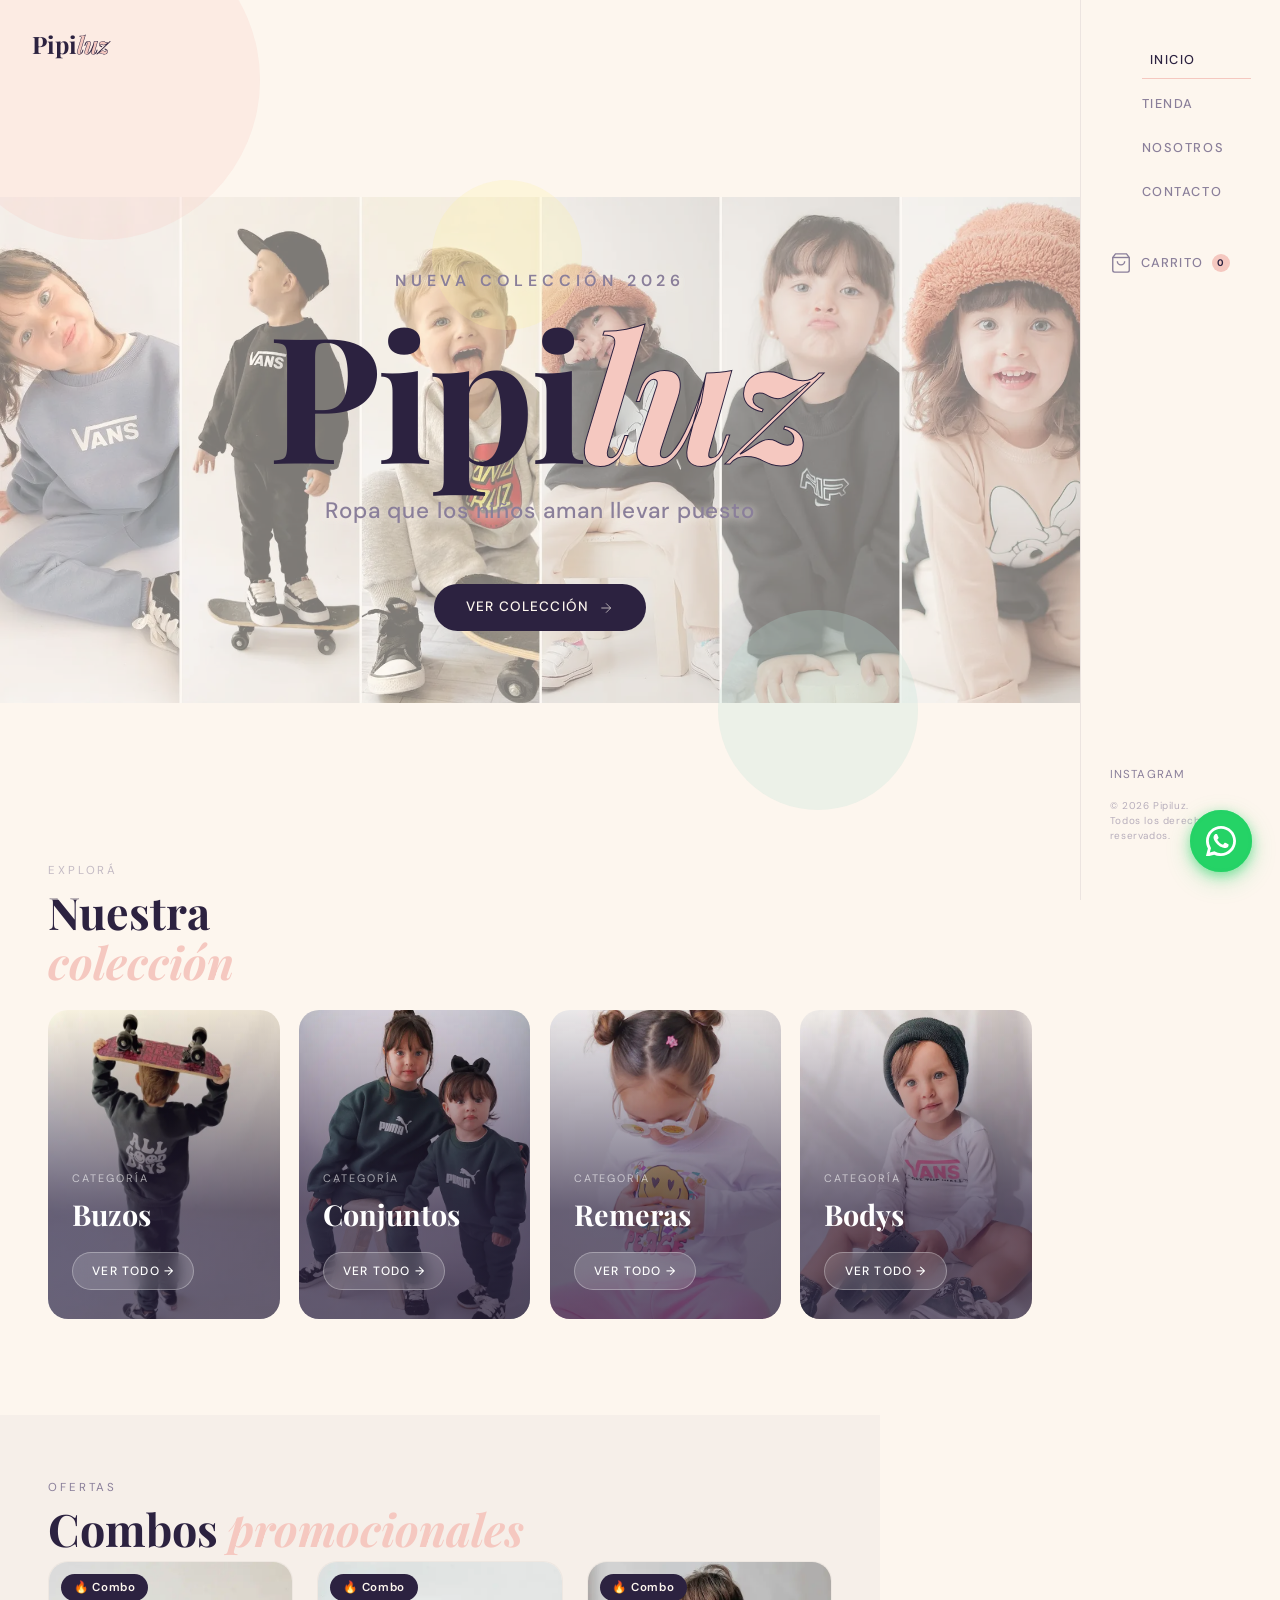
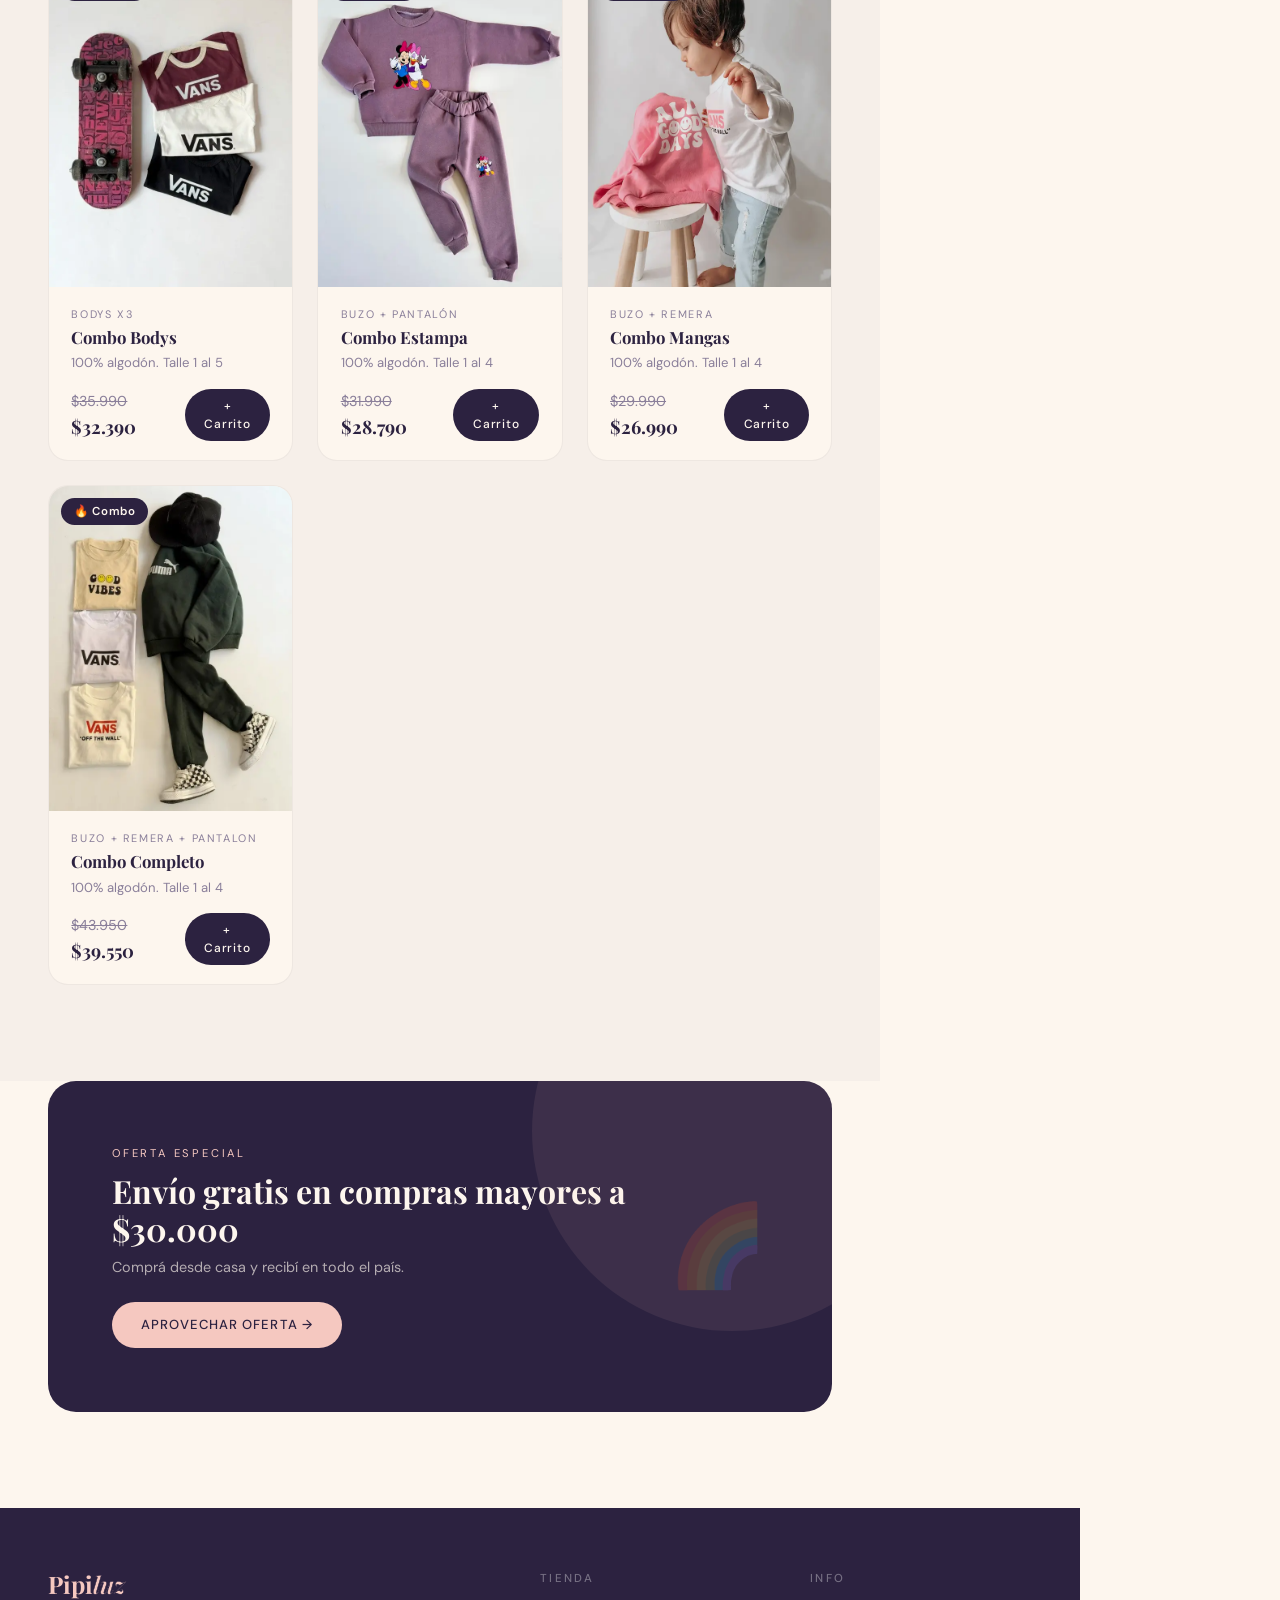
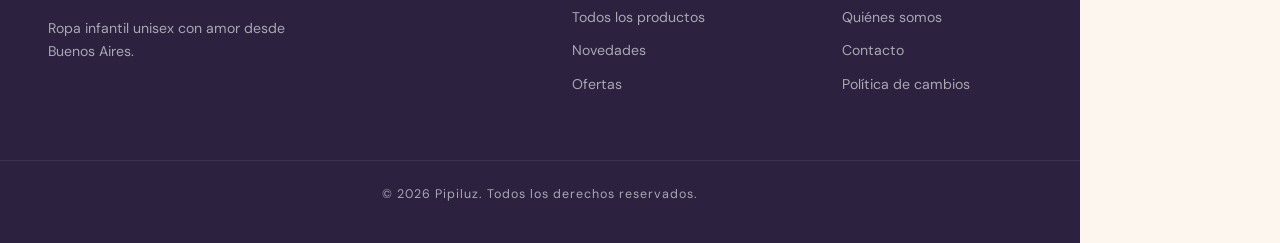
==== index.html @ 626ede52 "Add files via upload" ====
<!DOCTYPE html>
<html lang="es">

<head>
  <meta charset="UTF-8" />
  <meta name="viewport" content="width=device-width, initial-scale=1.0" />
  <title>Pipiluz – Ropa Infantil Unisex</title>
  <link rel="preconnect" href="https://fonts.googleapis.com" />
  <link rel="preconnect" href="https://fonts.gstatic.com" crossorigin />
  <link
    href="https://fonts.googleapis.com/css2?family=Playfair+Display:ital,wght@0,400;0,700;1,400&family=DM+Sans:wght@300;400;500&display=swap"
    rel="stylesheet" />
  <link href="https://cdn.jsdelivr.net/npm/bootstrap@5.3.3/dist/css/bootstrap.min.css" rel="stylesheet">
  <link rel="stylesheet" href="css/styles.css" />
  <style>
    body {
      padding-right: 0 !important;
    }
  </style>
  <link rel="stylesheet" href="css/styles.css" />
</head>

<body>
  <!-- ===== SIDEBAR DERECHA ===== -->
  <aside class="sidebar">
    <div>
      <nav class="sidebar__nav">
        <ul>
          <li><a href="index.html" class="active">Inicio</a></li>
          <li><a href="tienda.html">Tienda</a></li>
          <li><a href="nosotros.html">Nosotros</a></li>
          <li><a href="contacto.html">Contacto</a></li>
        </ul>
      </nav>
      <a href="carrito.html" class="sidebar__cart" style="margin-top:2.5rem; display:flex;">
        <svg viewBox="0 0 24 24">
          <path d="M6 2L3 6v14a2 2 0 002 2h14a2 2 0 002-2V6l-3-4z" />
          <line x1="3" y1="6" x2="21" y2="6" />
          <path d="M16 10a4 4 0 01-8 0" />
        </svg>
        Carrito
        <span class="cart-badge" id="cartBadge">0</span>
      </a>
    </div>

    <div class="sidebar__bottom">
      <div class="sidebar__socials">
        <a href="#" aria-label="Instagram">Instagram</a>
      </div>
      <p class="sidebar__copy">© 2026 Pipiluz.<br>Todos los derechos reservados.</p>
    </div>
  </aside> <!-- ← cerrá el aside PRIMERO -->

  <!-- Botón hamburguesa (solo mobile) -->
  <button class="navbar-toggler hamburger" type="button" data-bs-toggle="offcanvas" data-bs-target="#menuMobile"
    aria-controls="menuMobile">
    <span class="navbar-toggler-icon"></span>
  </button>

  <!-- Menú mobile -->
  <div class="offcanvas offcanvas-end" tabindex="-1" id="menuMobile">
    <div class="offcanvas-header">
      <button type="button" class="btn-close" data-bs-dismiss="offcanvas"></button>
    </div>
    <div class="offcanvas-body">
      <ul class="list-unstyled">
        <li><a href="index.html" class="nav__link">Inicio</a></li>
        <li><a href="tienda.html" class="nav__link">Tienda</a></li>
        <li><a href="nosotros.html" class="nav__link">Nosotros</a></li>
        <li><a href="contacto.html" class="nav__link">Contacto</a></li>
      </ul>
    </div>
  </div>

  <!-- CONTENIDO PRINCIPAL -->
  <div class="main">

    <!-- ===== CONTENIDO PRINCIPAL ===== -->
    <div class="main">

      <!-- ===== HERO ===== -->
      <section class="hero">
        <div class="hero__bg">

          <div class="hero__bg"></div>
        </div>

        <div class="hero__shapes">
          <div class="shape shape--1"></div>
          <div class="shape shape--2"></div>
          <div class="shape shape--3"></div>
        </div>

        <!-- Logo top left -->
        <a href="index.html" class="hero__logo">
          <span class="logo__pipi">Pipi</span><em class="logo__luz">luz</em>
        </a>

        <!-- Centro -->
        <div class="hero__center">
          <p class="hero__pretitle">Nueva Colección 2026</p>
          <h1 class="hero__title">Pipi<em>luz</em></h1>
          <p class="hero__slogan">Ropa que los niños aman llevar puesto</p>
          <a href="tienda.html" class="hero__cta">
            Ver colección
            <svg viewBox="0 0 24 24">
              <line x1="5" y1="12" x2="19" y2="12" />
              <polyline points="12 5 19 12 12 19" />
            </svg>
          </a>
        </div>

      </section>

      <!-- ===== CATEGORÍAS ===== -->
      <section class="categorias">
        <div class="categorias__header">
          <div>
            <p class="section__eyebrow">Explorá</p>
            <h2 class="section__title">Nuestra<br><em>colección</em></h2>
          </div>
        </div>
        <div class="categorias__grid">

          <a href="tienda.html#buzos" class="cat cat--buzos">
            <div class="cat__img" style="background-image: url('img/allgooddays-skate.webp')"></div>
            <div class="cat__placeholder"></div>
            <div class="cat__overlay"></div>
            <div class="cat__info">
              <p class="cat__tag">Categoría</p>
              <p class="cat__nombre">Buzos</p>
              <span class="cat__btn">Ver todo →</span>
            </div>
          </a>

          <a href="tienda.html#conjuntos" class="cat cat--conjuntos">
            <div class="cat__img" style="background-image: url('img/conjunto-puma-verde-600x900.webp')"></div>
            <div class="cat__placeholder"></div>
            <div class="cat__overlay"></div>
            <div class="cat__info">
              <p class="cat__tag">Categoría</p>
              <p class="cat__nombre">Conjuntos</p>
              <span class="cat__btn">Ver todo →</span>
            </div>
          </a>

          <a href="tienda.html#remeras" class="cat cat--remeras">
            <div class="cat__img" style="background-image: url('img/reme-peace-bb.webp')"></div>
            <div class="cat__placeholder"></div>
            <div class="cat__overlay"></div>
            <div class="cat__info">
              <p class="cat__tag">Categoría</p>
              <p class="cat__nombre">Remeras</p>
              <span class="cat__btn">Ver todo →</span>
            </div>
          </a>

          <a href="tienda.html#bodys" class="cat cat--bodys">
            <div class="cat__img" style="background-image: url('img/body-vansa-ros.webp')"></div>
            <div class="cat__placeholder"></div>
            <div class="cat__overlay"></div>
            <div class="cat__info">
              <p class="cat__tag">Categoría</p>
              <p class="cat__nombre">Bodys</p>
              <span class="cat__btn">Ver todo →</span>
            </div>
          </a>


        </div>
      </section>

      <!-- ===== GALERÍA COMBOS PRMOCIONALES ===== -->

      <section class="galeria">
        <div class="galeria__header">
          <p class="section__eyebrow">Ofertas</p>
          <h2 class="section__title">Combos <em>promocionales</em></h2>
        </div>
        <div class="galeria__grid">

          <div class="galeria__item">
            <div class="galeria__img-wrap">
              <span class="galeria__badge">🔥 Combo</span>
              <img src="img/bodys-combos.webp" alt="Remera Peace" />
            </div>
            <div class="galeria__info">
              <p class="galeria__cat">Bodys x3</p>
              <h3 class="galeria__nombre">Combo Bodys</h3>
              <p class="galeria__desc">100% algodón. Talle 1 al 5</p>
              <div class="galeria__footer">
                <div>
                  <span class="galeria__precio--original">$35.990</span>
                  <span class="galeria__precio">$32.390</span>
                </div>
                <button class="btn-carrito">+ Carrito</button>
              </div>
            </div>
          </div>

          <div class="galeria__item">
            <div class="galeria__img-wrap">
              <span class="galeria__badge">🔥 Combo</span>
              <img src="img/conjunto-disney.webp" alt="conjunto-disney" />
            </div>
            <div class="galeria__info">
              <p class="galeria__cat">Buzo + Pantalón</p>
              <h3 class="galeria__nombre">Combo Estampa</h3>
              <p class="galeria__desc">100% algodón. Talle 1 al 4</p>
              <div class="galeria__footer">
                <div>
                  <span class="galeria__precio--original">$31.990</span>
                  <span class="galeria__precio">$28.790</span>
                </div>
                <button class="btn-carrito">+ Carrito</button>
              </div>
            </div>
          </div>

          <div class="galeria__item">
          <div class="galeria__img-wrap">
            <span class="galeria__badge">🔥 Combo</span>
            <img src="img/buzo+remera.webp" alt="buzo+remera" />
          </div>
          <div class="galeria__info">
            <p class="galeria__cat">Buzo + Remera</p>
            <h3 class="galeria__nombre">Combo Mangas</h3>
            <p class="galeria__desc">100% algodón. Talle 1 al 4</p>
            <div class="galeria__footer">
              <div>
                <span class="galeria__precio--original">$29.990</span>
                <span class="galeria__precio">$26.990</span>
              </div>
              <button class="btn-carrito">+ Carrito</button>
            </div>
          </div>
        </div>

        <div class="galeria__item">
          <div class="galeria__img-wrap">
            <span class="galeria__badge">🔥 Combo</span>
            <img src="img/reme-marcas.webp" alt="reme-marcas" />
          </div>
          <div class="galeria__info">
            <p class="galeria__cat">Buzo + Remera + Pantalon</p>
            <h3 class="galeria__nombre">Combo Completo</h3>
            <p class="galeria__desc">100% algodón. Talle 1 al 4</p>
            <div class="galeria__footer">
              <div>
                <span class="galeria__precio--original">$43.950</span>
                <span class="galeria__precio">$39.550</span>
              </div>
              <button class="btn-carrito">+ Carrito</button>
            </div>
          </div>
        </div>
        <!-- Repetí este bloque por cada producto -->

    </div>
    </section>

    <!-- ===== BANNER PROMO ===== -->
    <div class="promo">
      <div>
        <p class="promo__eyebrow">Oferta especial</p>
        <h2 class="promo__title">Envío gratis en compras mayores a $30.000</h2>
        <p class="promo__desc">Comprá desde casa y recibí en todo el país.</p>
        <a href="tienda.html" class="promo__btn">
          Aprovechar oferta →
        </a>
      </div>
      <div class="promo__deco">🌈</div>
    </div>

    <!-- ===== FOOTER ===== -->
    <footer class="footer">
      <div class="footer__inner">
        <div class="footer__brand">
          <a href="index.html" class="footer__logo-text">
            <span class="logo__pipi">Pipi</span><em class="logo__luz">luz</em>
          </a>
          <p>Ropa infantil unisex con amor desde Buenos Aires.</p>
        </div>
        <div class="footer__col">
          <h4>Tienda</h4>
          <ul>
            <li><a href="tienda.html">Todos los productos</a></li>
            <li><a href="tienda.html?cat=novedades">Novedades</a></li>
            <li><a href="tienda.html?cat=ofertas">Ofertas</a></li>
          </ul>
        </div>
        <div class="footer__col">
          <h4>Info</h4>
          <ul>
            <li><a href="nosotros.html">Quiénes somos</a></li>
            <li><a href="contacto.html">Contacto</a></li>
            <li><a href="#">Política de cambios</a></li>
          </ul>
        </div>
      </div>
      <div class="footer__copy">
        <p>© 2026 Pipiluz. Todos los derechos reservados.</p>
      </div>
    </footer>

  </div><!-- /main -->

  <script src="https://cdn.jsdelivr.net/npm/bootstrap@5.3.3/dist/js/bootstrap.bundle.min.js"></script>
  <script src="js/script.js"></script>
  <!-- Botón flotante WhatsApp -->
<a href="https://wa.me/5491165948438?text=Hola!%20Visit%C3%A9%20la%20tienda%20y%20me%20interesa%20realizar%20un%20pedido%20%F0%9F%9B%8D%EF%B8%8F"
   class="whatsapp-float"
   target="_blank"
   rel="noopener noreferrer"
   aria-label="Contactar por WhatsApp">
  <span class="whatsapp-tooltip">¿Consultas? Escribinos</span>
  <svg xmlns="http://www.w3.org/2000/svg" viewBox="0 0 24 24" width="30" height="30" fill="white">
    <path d="M17.472 14.382c-.297-.149-1.758-.867-2.03-.967-.273-.099-.471-.148-.67.15-.197.297-.767.966-.94 1.164-.173.199-.347.223-.644.075-.297-.15-1.255-.463-2.39-1.475-.883-.788-1.48-1.761-1.653-2.059-.173-.297-.018-.458.13-.606.134-.133.298-.347.446-.52.149-.174.198-.298.298-.497.099-.198.05-.371-.025-.52-.075-.149-.669-1.612-.916-2.207-.242-.579-.487-.5-.669-.51-.173-.008-.371-.01-.57-.01-.198 0-.52.074-.792.372-.272.297-1.04 1.016-1.04 2.479 0 1.462 1.065 2.875 1.213 3.074.149.198 2.096 3.2 5.077 4.487.709.306 1.262.489 1.694.625.712.227 1.36.195 1.871.118.571-.085 1.758-.719 2.006-1.413.248-.694.248-1.289.173-1.413-.074-.124-.272-.198-.57-.347z"/>
    <path d="M12 0C5.373 0 0 5.373 0 12c0 2.124.558 4.17 1.535 5.943L.057 23.526a.75.75 0 0 0 .917.917l5.584-1.478A11.944 11.944 0 0 0 12 24c6.627 0 12-5.373 12-12S18.627 0 12 0zm0 21.75a9.694 9.694 0 0 1-4.943-1.353l-.355-.211-3.664.968.983-3.595-.232-.371A9.699 9.699 0 0 1 2.25 12C2.25 6.615 6.615 2.25 12 2.25S21.75 6.615 21.75 12 17.385 21.75 12 21.75z"/>
  </svg>
</a>
</body>



</html>
---- css/styles.css ----
:root {
  --cream:    #FDF6EE;
  --blush:    #F5C8C0;
  --mint:     #B8E0D2;
  --sky:      #C2DCF0;
  --lemon:    #F9EFA0;
  --lilac:    #D8C8F0;
  --peach:    #F9D5A7;
  --texto:    #2C2240;
  --soft:     #8A7F9A;
  --radio:    20px;
  --trans:    .3s ease;
  --nav-w:    200px;
}

/* ===== RESET ===== */
*, *::before, *::after { box-sizing: border-box; margin: 0; padding: 0; }
html { scroll-behavior: smooth; height: 100%; }
body {
  font-family: 'DM Sans', sans-serif;
  background: var(--cream);
  color: var(--texto);
  overflow-x: hidden;
  min-height: 100vh;
}
a { text-decoration: none; color: inherit; }
ul { list-style: none; }
img { max-width: 100%; display: block; }

/* ===== LAYOUT PRINCIPAL ===== */
.layout {
  display: grid;
  grid-template-columns: var(--nav-w) 1fr;
  grid-template-rows: 1fr auto;
  min-height: 100vh;
}

/* ===== NAV LATERAL DERECHO ===== */
.sidebar {
  position: fixed;
  right: 0;
  top: 0;
  bottom: 0;
  width: var(--nav-w);
  background: rgba(253,246,238,0.92);
  backdrop-filter: blur(16px);
  border-left: 1px solid rgba(44,34,64,.08);
  display: flex;
  flex-direction: column;
  justify-content: space-between;
  padding: 2.5rem 1.8rem;
  z-index: 100;
}

.sidebar__nav ul {
  display: flex;
  flex-direction: column;
  gap: .3rem;
}

.sidebar__nav a {
  font-family: 'DM Sans', sans-serif;
  font-size: .8rem;
  font-weight: 500;
  letter-spacing: .12em;
  text-transform: uppercase;
  color: var(--soft);
  padding: .6rem 0;
  display: block;
  transition: color var(--trans), padding-left var(--trans);
  border-bottom: 1px solid transparent;
}
.sidebar__nav a:hover,
.sidebar__nav a.active {
  color: var(--texto);
  padding-left: .5rem;
}
.sidebar__nav a.active {
  border-bottom-color: var(--blush);
}

.sidebar__cart {
  margin-top: 2rem;
  position: relative;
  display: inline-flex;
  align-items: center;
  gap: .6rem;
  font-size: .8rem;
  font-weight: 500;
  letter-spacing: .08em;
  text-transform: uppercase;
  color: var(--soft);
  cursor: pointer;
  transition: color var(--trans);
}
.sidebar__cart:hover { color: var(--texto); }
.sidebar__cart svg { width: 22px; height: 22px; stroke: currentColor; fill: none; stroke-width: 1.5; }
.cart-badge {
  background: var(--blush);
  color: var(--texto);
  font-size: .6rem;
  font-weight: 700;
  width: 18px; height: 18px;
  border-radius: 50%;
  display: flex;
  align-items: center;
  justify-content: center;
}

.sidebar__socials {
  display: flex;
  flex-direction: column;
  gap: .5rem;
}
.sidebar__socials a {
  font-size: .72rem;
  letter-spacing: .1em;
  text-transform: uppercase;
  color: var(--soft);
  transition: color var(--trans);
}
.sidebar__socials a:hover { color: var(--texto); }

/* ===== CONTENIDO PRINCIPAL ===== */

.main {
  margin-right: var(--nav-w); 
}

/* ===== HERO ===== */
.hero {
  position: relative;
  height: 100vh;
  display: flex;
  align-items: center;
  justify-content: center;
  overflow: hidden;
  margin-right: calc(-1 * var(--nav-w));
  margin-bottom: -70px;
  padding: 0 !important;
}

.hero__bg {
  position: absolute;
  inset: 0;
  z-index: 0;
  background-image: url('../img/pipiluz_hero_collage.webp');
  background-size: contain;
  background-position: center;
  background-repeat: no-repeat;
  background-color: #FDF6EE;
  opacity: 0.5;
}


@keyframes gradientShift {
  0%   { background-position: 0% 50%; }
  50%  { background-position: 100% 50%; }
  100% { background-position: 0% 50%; }
}

/* Formas decorativas hero */
.hero__shapes {
  position: absolute;
  inset: 0;
  pointer-events: none;
  z-index: 1;
}
.shape {
  position: absolute;
  border-radius: 50%;
  opacity: .25;
  animation: float 6s ease-in-out infinite;
}
.shape--1 { width: 320px; height: 320px; background: var(--blush);  top: -80px;  left: -60px;  animation-delay: 0s; }
.shape--2 { width: 200px; height: 200px; background: var(--mint);   bottom: 10%; right: 15%;   animation-delay: 2s; }
.shape--3 { width: 150px; height: 150px; background: var(--lemon);  top: 20%;    left: 40%;    animation-delay: 4s; }
@keyframes float {
  0%, 100% { transform: translateY(0) scale(1); }
  50%       { transform: translateY(-20px) scale(1.05); }
}

/* Logo top left */
.hero__logo {
  position: absolute;
  top: 2rem;
  left: 2rem;
  z-index: 10;
  font-family: 'Playfair Display', serif;
  font-size: 1.5rem;
  font-weight: 700;
  line-height: 1;
  text-decoration: none;
}

.logo__pipi {
color: var(--texto);
}

.logo__luz {
  font-style: italic;
  color: var(--blush);
  -webkit-text-stroke: .5px var(--texto);
}

/* Contenido central */
.hero__center {
  position: relative;
  z-index: 5;
  text-align: center;
  padding: 2rem;
}

.hero__pretitle {
  font-size: 1rem;
  letter-spacing: .3em;
  text-transform: uppercase;
  color: var(--soft);
  margin-bottom: 1.2rem;
  animation: fadeUp .6s ease .2s both;
   font-weight: 600;
   text-shadow: 0 1px 8px rgba(253,246,238,.9);
  }

.hero__title {
  font-family: 'Playfair Display', serif;
  font-size: clamp(5rem, 14vw, 11rem);
  font-weight: 700;
  line-height: .9;
  color: var(--texto);
  letter-spacing: -.02em;
  animation: fadeUp .8s ease .3s both;
}
.hero__title em {
  font-style: italic;
  color: var(--blush);
  -webkit-text-stroke: 1px var(--texto);
}

.hero__slogan {
  font-size: clamp(1.1rem, 2.5vw, 1.4rem);
  color: var(--soft);
  font-weight: 500;
  margin-top: 1.5rem;
  letter-spacing: .04em;
  animation: fadeUp .8s ease .5s both;
  text-shadow: 0 1px 8px rgba(253,246,238,.9);
}

.hero__cta {
  display: inline-flex;
  align-items: center;
  gap: .6rem;
  margin-top: 2.5rem;
  padding: .85rem 2rem;
  background: var(--texto);
  color: var(--cream);
  border-radius: 50px;
  font-size: .85rem;
  font-weight: 500;
  letter-spacing: .08em;
  text-transform: uppercase;
  transition: transform var(--trans), box-shadow var(--trans);
  animation: fadeUp .8s ease .7s both;
}
.hero__cta:hover {
  transform: translateY(-3px);
  box-shadow: 0 12px 32px rgba(44,34,64,.2);
}
.hero__cta svg { width: 16px; height: 16px; stroke: currentColor; fill: none; transition: transform var(--trans); }
.hero__cta:hover svg { transform: translateX(4px); }


/* ===== CATEGORÍAS ===== */
.categorias {
  padding: 2rem 3rem 6rem;
  margin-right: calc(-1 * var(--nav-w));
  width: calc(100% + var(--nav-w));
}
.categorias__header {
  display: flex;
  justify-content: space-between;
  align-items: baseline;
  margin-bottom: 1rem;
}
.section__eyebrow {
  font-size: .72rem;
  letter-spacing: .25em;
  text-transform: uppercase;
  color: var(--soft);
  margin-bottom: .5rem;
}
.section__title {
  font-family: 'Playfair Display', serif;
  font-size: clamp(1.8rem, 3.5vw, 2.8rem);
  font-weight: 700;
  line-height: 1.1;
}
.section__title em { font-style: italic; color: var(--blush); }

.categorias__grid {
  display: grid;
  grid-template-columns: repeat(4, 1fr);
  gap: 1.2rem;
}

.cat {
  position: relative;
  border-radius: var(--radio);
  overflow: hidden;
  aspect-ratio: 3/4;
  display: block;
  cursor: pointer;
}
.cat__img {
  width: 100%;
  height: 100%;
  background-size: cover;
  background-position: center;
  transition: transform .6s ease;
}
/* Paleta pastel por defecto si no hay imagen */
.cat--buzos    .cat__img { background-color: var(--lilac); }
.cat--conjuntos .cat__img { background-color: var(--mint); }
.cat--remeras  .cat__img { background-color: var(--blush); }
.cat--bodys .cat__img { background-color: var(--peach); }

/* Icono placeholder dentro de cat sin imagen */
.cat__placeholder {
  position: absolute;
  inset: 0;
  display: flex;
  align-items: center;
  justify-content: center;
  font-size: 5rem;
  opacity: .3;
  transition: opacity var(--trans);
}
.cat:hover .cat__placeholder { opacity: .15; }

.cat:hover .cat__img { transform: scale(1.06); }
.cat__overlay {
  position: absolute;
  inset: 0;
  background: linear-gradient(to top, rgba(44,34,64,.7) 35%, transparent 100%);
  transition: opacity var(--trans);
}
.cat__info {
  position: absolute;
  bottom: 0; left: 0; right: 0;
  padding: 1.8rem 1.5rem;
}
.cat__tag {
  font-size: .68rem;
  letter-spacing: .18em;
  text-transform: uppercase;
  color: rgba(255,255,255,.6);
  margin-bottom: .4rem;
}
.cat__nombre {
  font-family: 'Playfair Display', serif;
  font-size: 1.8rem;
  font-weight: 700;
  color: #fff;
  margin-bottom: 1rem;
}
.cat__btn {
  display: inline-flex;
  align-items: center;
  gap: .4rem;
  background: rgba(255,255,255,.15);
  backdrop-filter: blur(8px);
  border: 1px solid rgba(255,255,255,.3);
  color: #fff;
  font-size: .75rem;
  font-weight: 500;
  letter-spacing: .1em;
  text-transform: uppercase;
  padding: .55rem 1.2rem;
  border-radius: 50px;
  transition: background var(--trans), border-color var(--trans);
}
.cat:hover .cat__btn {
  background: rgba(255,255,255,.28);
  border-color: rgba(255,255,255,.5);
}

/* ===== GALERÍA PRODUCTOS ===== */
.galeria {
  padding: 4rem 3rem 6rem;
  background: rgba(44,34,64,.03);
}

.galeria__grid {
  display: grid;
  grid-template-columns: repeat(auto-fill, minmax(240px, 1fr));
  gap: 1.5rem;
}
.galeria__item {
  background: var(--cream);
  border-radius: var(--radio);
  overflow: hidden;
  border: 1px solid rgba(44,34,64,.07);
  transition: transform var(--trans), box-shadow var(--trans);
}
.galeria__item:hover {
  transform: translateY(-5px);
  box-shadow: 0 20px 50px rgba(44,34,64,.1);
}
.galeria__img-wrap {
  aspect-ratio: 3/4;
  overflow: hidden;
  background: var(--blush);
  display: flex;
  align-items: center;
  justify-content: center;
  position: relative;
}
.galeria__img-wrap img {
  width: 100%;
  height: 100%;
  object-fit: cover;
  transition: transform .6s ease;
}
.galeria__item:hover .galeria__img-wrap img { transform: scale(1.05); }
.galeria__img-placeholder { font-size: 4rem; opacity: .3; }
.galeria__info { padding: 1.2rem 1.4rem; }
.galeria__cat {
  font-size: .68rem;
  letter-spacing: .15em;
  text-transform: uppercase;
  color: var(--soft);
  margin-bottom: .3rem;
}
.galeria__nombre {
  font-family: 'Playfair Display', serif;
  font-size: 1.05rem;
  font-weight: 700;
  margin-bottom: .4rem;
}
.galeria__desc {
  font-size: .82rem;
  color: var(--soft);
  line-height: 1.5;
  margin-bottom: 1rem;
}
.galeria__footer {
  display: flex;
  align-items: center;
  justify-content: space-between;
}
.galeria__precio {
  font-family: 'Playfair Display', serif;
  font-size: 1.15rem;
  font-weight: 700;
}
.btn-carrito {
  background: var(--texto);
  color: var(--cream);
  border: none;
  border-radius: 50px;
  padding: .5rem 1.1rem;
  font-family: 'DM Sans', sans-serif;
  font-size: .75rem;
  font-weight: 500;
  letter-spacing: .06em;
  cursor: pointer;
  transition: background var(--trans), transform var(--trans);
}
.btn-carrito:hover { background: var(--blush); color: var(--texto); transform: scale(1.03); }

.galeria__badge {
  position: absolute;
  top: 12px;
  left: 12px;
  background: var(--texto);
  color: var(--cream);
  font-size: .72rem;
  font-weight: 600;
  padding: .3rem .8rem;
  border-radius: 50px;
  letter-spacing: .06em;
  z-index: 2;
}

.galeria__precio--original {
  font-size: .9rem;
  color: var(--soft);
  text-decoration: line-through;
  margin-right: .4rem;
}

/* ===== PROMO BANNER ===== */
.promo {
  margin: 0 3rem 6rem;
  background: var(--texto);
  color: var(--cream);
  border-radius: 28px;
  padding: 4rem 4rem;
  display: flex;
  align-items: center;
  justify-content: space-between;
  gap: 2rem;
  overflow: hidden;
  position: relative;
}
.promo::before {
  content: '';
  position: absolute;
  width: 400px; height: 400px;
  border-radius: 50%;
  background: var(--blush);
  opacity: .08;
  right: -100px; top: -150px;
}
.promo__eyebrow {
  font-size: .7rem;
  letter-spacing: .25em;
  text-transform: uppercase;
  color: var(--blush);
  margin-bottom: .6rem;
}
.promo__title {
  font-family: 'Playfair Display', serif;
  font-size: clamp(1.4rem, 2.5vw, 2rem);
  font-weight: 700;
  margin-bottom: .5rem;
}
.promo__desc { font-size: .9rem; opacity: .65; margin-bottom: 1.5rem; }
.promo__btn {
  display: inline-flex;
  align-items: center;
  gap: .5rem;
  background: var(--blush);
  color: var(--texto);
  padding: .8rem 1.8rem;
  border-radius: 50px;
  font-size: .82rem;
  font-weight: 500;
  letter-spacing: .08em;
  text-transform: uppercase;
  transition: transform var(--trans);
}
.promo__btn:hover { transform: translateY(-2px); }
.promo__deco {
  font-size: 5rem;
  opacity: .15;
  flex-shrink: 0;
}

/* ===== FOOTER ===== */
.footer {
  width: calc(100% + var(--nav-w));
  margin-right: calc(-1 * var(--nav-w));
  background: var(--texto);
  color: rgba(255,255,255,.6);
}
.footer__inner {
  display: grid;
  grid-template-columns: 2fr 1fr 1fr;
  gap: 3rem;
  padding: 4rem 3rem 3rem;
}
.footer__brand p {
  font-size: .88rem;
  line-height: 1.7;
  margin-top: 1rem;
  max-width: 28ch;
}

.footer__logo-text {
  font-family: 'Playfair Display', serif;
  font-size: 1.5rem;
  font-weight: 700;
  line-height: 1;
  text-decoration: none;
}

.footer__logo-text .logo__pipi {
  color: var(--blush);
}

.footer__logo-text .logo__luz {
  font-style: italic;
  color: var(--blush);
  -webkit-text-stroke: .5px var(--texto);
}

.footer__copy {
  border-top: 1px solid rgba(255,255,255,.08);
  padding: 1.5rem 3rem;
  display: flex;
  align-items: center;
  justify-content: center;
  font-size: .78rem;
  letter-spacing: .08em;
}

.footer__col h4 {
  font-size: .72rem;
  letter-spacing: .2em;
  text-transform: uppercase;
  color: rgba(255,255,255,.35);
  margin-bottom: 1.2rem;
}
.footer__col ul { display: flex; flex-direction: column; gap: .6rem; }
.footer__col a {
  font-size: .88rem;
  transition: color var(--trans);
}
.footer__col a:hover { color: var(--blush); }

/* Socials en sidebar inferior */
.sidebar__bottom { display: flex; flex-direction: column; gap: 1rem; }
.sidebar__copy {
  font-size: .62rem;
  color: var(--soft);
  opacity: .6;
  letter-spacing: .06em;
  line-height: 1.5;
}
.hamburger {
  position: fixed;
  top: 1.5rem;
  right: 1.5rem;
  z-index: 200;
  display: none;
  background: var(--cream);
  border: 1px solid rgba(44,34,64,.15);
  border-radius: 8px;
  padding: .4rem .6rem;
}

@media (max-width: 900px) {
  .hamburger { display: block; }
}

/* ===== ANIMACIONES ===== */
@keyframes fadeUp {
  from { opacity: 0; transform: translateY(28px); }
  to   { opacity: 1; transform: translateY(0); }
}
@keyframes fadeIn {
  from { opacity: 0; }
  to   { opacity: 1; }
}

/* ===== RESPONSIVE ===== */
@media (max-width: 900px) {
  :root { --nav-w: 0px; }
  .sidebar {
    display: none;
  }
  .main { margin-right: 0; }
  .footer { margin-right: 0; }
  .categorias__grid { grid-template-columns: 1fr 1fr; }
  .promo { flex-direction: column; margin: 0 1.5rem 4rem; padding: 2.5rem 2rem; }
  .categorias { padding: 4rem 1.5rem; }
  .galeria { padding: 3rem 1.5rem 4rem; }
}

@media (max-width: 600px) {
  .categorias__grid { grid-template-columns: 1fr 1fr; }
  .footer__inner { grid-template-columns: 1fr; padding: 3rem 1.5rem; }
}
/* ===========================
   BOTÓN FLOTANTE DE WHATSAPP
   =========================== */
.whatsapp-float {
    position: fixed;
    bottom: 28px;
    right: 28px;
    z-index: 9999;
    display: flex;
    align-items: center;
    justify-content: center;
    width: 62px;
    height: 62px;
    border-radius: 50%;
    background-color: #25D366;
    color: #fff;
    text-decoration: none;
    font-size: 2rem;
    box-shadow:
        0 4px 12px rgba(37, 211, 102, 0.5),
        0 8px 24px rgba(37, 211, 102, 0.25);
    transition:
        transform 0.25s cubic-bezier(0.34, 1.56, 0.64, 1),
        box-shadow 0.25s ease,
        background-color 0.2s ease;
    animation: whatsapp-bounce-in 0.6s cubic-bezier(0.34, 1.56, 0.64, 1) both;
}
.whatsapp-float:hover {
    background-color: #1ebe5d;
    transform: scale(1.12) translateY(-3px);
    box-shadow:
        0 8px 20px rgba(37, 211, 102, 0.6),
        0 14px 36px rgba(37, 211, 102, 0.3);
}
.whatsapp-float:active {
    transform: scale(0.96);
}
.whatsapp-tooltip {
    position: absolute;
    right: 72px;
    top: 50%;
    transform: translateY(-50%);
    background-color: #111;
    color: #fff;
    font-family: "Nunito", sans-serif;
    font-size: 0.8rem;
    font-weight: 500;
    white-space: nowrap;
    padding: 6px 12px;
    border-radius: 8px;
    opacity: 0;
    pointer-events: none;
    transition: opacity 0.2s ease, transform 0.2s ease;
    transform: translateY(-50%) translateX(6px);
}
.whatsapp-tooltip::after {
    content: '';
    position: absolute;
    left: 100%;
    top: 50%;
    transform: translateY(-50%);
    border: 6px solid transparent;
    border-left-color: #111;
}
.whatsapp-float:hover .whatsapp-tooltip {
    opacity: 1;
    transform: translateY(-50%) translateX(0);
}
.whatsapp-float::after {
    content: '';
    position: absolute;
    inset: 0;
    border-radius: 50%;
    border: 3px solid rgba(37, 211, 102, 0.6);
    animation: whatsapp-pulse 2.2s ease-out infinite;
}
@keyframes whatsapp-pulse {
    0%   { transform: scale(1);    opacity: 0.8; }
    70%  { transform: scale(1.55); opacity: 0; }
    100% { transform: scale(1.55); opacity: 0; }
}
@keyframes whatsapp-bounce-in {
    0%   { opacity: 0; transform: scale(0.4); }
    100% { opacity: 1; transform: scale(1); }
}
@media (max-width: 768px) {
    .whatsapp-float {
        width: 54px;
        height: 54px;
        font-size: 1.7rem;
        bottom: 20px;
        right: 20px;
    }
    .whatsapp-tooltip {
        display: none;
    }
}
---- css/styles.css ----
:root {
  --cream:    #FDF6EE;
  --blush:    #F5C8C0;
  --mint:     #B8E0D2;
  --sky:      #C2DCF0;
  --lemon:    #F9EFA0;
  --lilac:    #D8C8F0;
  --peach:    #F9D5A7;
  --texto:    #2C2240;
  --soft:     #8A7F9A;
  --radio:    20px;
  --trans:    .3s ease;
  --nav-w:    200px;
}

/* ===== RESET ===== */
*, *::before, *::after { box-sizing: border-box; margin: 0; padding: 0; }
html { scroll-behavior: smooth; height: 100%; }
body {
  font-family: 'DM Sans', sans-serif;
  background: var(--cream);
  color: var(--texto);
  overflow-x: hidden;
  min-height: 100vh;
}
a { text-decoration: none; color: inherit; }
ul { list-style: none; }
img { max-width: 100%; display: block; }

/* ===== LAYOUT PRINCIPAL ===== */
.layout {
  display: grid;
  grid-template-columns: var(--nav-w) 1fr;
  grid-template-rows: 1fr auto;
  min-height: 100vh;
}

/* ===== NAV LATERAL DERECHO ===== */
.sidebar {
  position: fixed;
  right: 0;
  top: 0;
  bottom: 0;
  width: var(--nav-w);
  background: rgba(253,246,238,0.92);
  backdrop-filter: blur(16px);
  border-left: 1px solid rgba(44,34,64,.08);
  display: flex;
  flex-direction: column;
  justify-content: space-between;
  padding: 2.5rem 1.8rem;
  z-index: 100;
}

.sidebar__nav ul {
  display: flex;
  flex-direction: column;
  gap: .3rem;
}

.sidebar__nav a {
  font-family: 'DM Sans', sans-serif;
  font-size: .8rem;
  font-weight: 500;
  letter-spacing: .12em;
  text-transform: uppercase;
  color: var(--soft);
  padding: .6rem 0;
  display: block;
  transition: color var(--trans), padding-left var(--trans);
  border-bottom: 1px solid transparent;
}
.sidebar__nav a:hover,
.sidebar__nav a.active {
  color: var(--texto);
  padding-left: .5rem;
}
.sidebar__nav a.active {
  border-bottom-color: var(--blush);
}

.sidebar__cart {
  margin-top: 2rem;
  position: relative;
  display: inline-flex;
  align-items: center;
  gap: .6rem;
  font-size: .8rem;
  font-weight: 500;
  letter-spacing: .08em;
  text-transform: uppercase;
  color: var(--soft);
  cursor: pointer;
  transition: color var(--trans);
}
.sidebar__cart:hover { color: var(--texto); }
.sidebar__cart svg { width: 22px; height: 22px; stroke: currentColor; fill: none; stroke-width: 1.5; }
.cart-badge {
  background: var(--blush);
  color: var(--texto);
  font-size: .6rem;
  font-weight: 700;
  width: 18px; height: 18px;
  border-radius: 50%;
  display: flex;
  align-items: center;
  justify-content: center;
}

.sidebar__socials {
  display: flex;
  flex-direction: column;
  gap: .5rem;
}
.sidebar__socials a {
  font-size: .72rem;
  letter-spacing: .1em;
  text-transform: uppercase;
  color: var(--soft);
  transition: color var(--trans);
}
.sidebar__socials a:hover { color: var(--texto); }

/* ===== CONTENIDO PRINCIPAL ===== */

.main {
  margin-right: var(--nav-w); 
}

/* ===== HERO ===== */
.hero {
  position: relative;
  height: 100vh;
  display: flex;
  align-items: center;
  justify-content: center;
  overflow: hidden;
  margin-right: calc(-1 * var(--nav-w));
  margin-bottom: -70px;
  padding: 0 !important;
}

.hero__bg {
  position: absolute;
  inset: 0;
  z-index: 0;
  background-image: url('../img/pipiluz_hero_collage.webp');
  background-size: contain;
  background-position: center;
  background-repeat: no-repeat;
  background-color: #FDF6EE;
  opacity: 0.5;
}


@keyframes gradientShift {
  0%   { background-position: 0% 50%; }
  50%  { background-position: 100% 50%; }
  100% { background-position: 0% 50%; }
}

/* Formas decorativas hero */
.hero__shapes {
  position: absolute;
  inset: 0;
  pointer-events: none;
  z-index: 1;
}
.shape {
  position: absolute;
  border-radius: 50%;
  opacity: .25;
  animation: float 6s ease-in-out infinite;
}
.shape--1 { width: 320px; height: 320px; background: var(--blush);  top: -80px;  left: -60px;  animation-delay: 0s; }
.shape--2 { width: 200px; height: 200px; background: var(--mint);   bottom: 10%; right: 15%;   animation-delay: 2s; }
.shape--3 { width: 150px; height: 150px; background: var(--lemon);  top: 20%;    left: 40%;    animation-delay: 4s; }
@keyframes float {
  0%, 100% { transform: translateY(0) scale(1); }
  50%       { transform: translateY(-20px) scale(1.05); }
}

/* Logo top left */
.hero__logo {
  position: absolute;
  top: 2rem;
  left: 2rem;
  z-index: 10;
  font-family: 'Playfair Display', serif;
  font-size: 1.5rem;
  font-weight: 700;
  line-height: 1;
  text-decoration: none;
}

.logo__pipi {
color: var(--texto);
}

.logo__luz {
  font-style: italic;
  color: var(--blush);
  -webkit-text-stroke: .5px var(--texto);
}

/* Contenido central */
.hero__center {
  position: relative;
  z-index: 5;
  text-align: center;
  padding: 2rem;
}

.hero__pretitle {
  font-size: 1rem;
  letter-spacing: .3em;
  text-transform: uppercase;
  color: var(--soft);
  margin-bottom: 1.2rem;
  animation: fadeUp .6s ease .2s both;
   font-weight: 600;
   text-shadow: 0 1px 8px rgba(253,246,238,.9);
  }

.hero__title {
  font-family: 'Playfair Display', serif;
  font-size: clamp(5rem, 14vw, 11rem);
  font-weight: 700;
  line-height: .9;
  color: var(--texto);
  letter-spacing: -.02em;
  animation: fadeUp .8s ease .3s both;
}
.hero__title em {
  font-style: italic;
  color: var(--blush);
  -webkit-text-stroke: 1px var(--texto);
}

.hero__slogan {
  font-size: clamp(1.1rem, 2.5vw, 1.4rem);
  color: var(--soft);
  font-weight: 500;
  margin-top: 1.5rem;
  letter-spacing: .04em;
  animation: fadeUp .8s ease .5s both;
  text-shadow: 0 1px 8px rgba(253,246,238,.9);
}

.hero__cta {
  display: inline-flex;
  align-items: center;
  gap: .6rem;
  margin-top: 2.5rem;
  padding: .85rem 2rem;
  background: var(--texto);
  color: var(--cream);
  border-radius: 50px;
  font-size: .85rem;
  font-weight: 500;
  letter-spacing: .08em;
  text-transform: uppercase;
  transition: transform var(--trans), box-shadow var(--trans);
  animation: fadeUp .8s ease .7s both;
}
.hero__cta:hover {
  transform: translateY(-3px);
  box-shadow: 0 12px 32px rgba(44,34,64,.2);
}
.hero__cta svg { width: 16px; height: 16px; stroke: currentColor; fill: none; transition: transform var(--trans); }
.hero__cta:hover svg { transform: translateX(4px); }


/* ===== CATEGORÍAS ===== */
.categorias {
  padding: 2rem 3rem 6rem;
  margin-right: calc(-1 * var(--nav-w));
  width: calc(100% + var(--nav-w));
}
.categorias__header {
  display: flex;
  justify-content: space-between;
  align-items: baseline;
  margin-bottom: 1rem;
}
.section__eyebrow {
  font-size: .72rem;
  letter-spacing: .25em;
  text-transform: uppercase;
  color: var(--soft);
  margin-bottom: .5rem;
}
.section__title {
  font-family: 'Playfair Display', serif;
  font-size: clamp(1.8rem, 3.5vw, 2.8rem);
  font-weight: 700;
  line-height: 1.1;
}
.section__title em { font-style: italic; color: var(--blush); }

.categorias__grid {
  display: grid;
  grid-template-columns: repeat(4, 1fr);
  gap: 1.2rem;
}

.cat {
  position: relative;
  border-radius: var(--radio);
  overflow: hidden;
  aspect-ratio: 3/4;
  display: block;
  cursor: pointer;
}
.cat__img {
  width: 100%;
  height: 100%;
  background-size: cover;
  background-position: center;
  transition: transform .6s ease;
}
/* Paleta pastel por defecto si no hay imagen */
.cat--buzos    .cat__img { background-color: var(--lilac); }
.cat--conjuntos .cat__img { background-color: var(--mint); }
.cat--remeras  .cat__img { background-color: var(--blush); }
.cat--bodys .cat__img { background-color: var(--peach); }

/* Icono placeholder dentro de cat sin imagen */
.cat__placeholder {
  position: absolute;
  inset: 0;
  display: flex;
  align-items: center;
  justify-content: center;
  font-size: 5rem;
  opacity: .3;
  transition: opacity var(--trans);
}
.cat:hover .cat__placeholder { opacity: .15; }

.cat:hover .cat__img { transform: scale(1.06); }
.cat__overlay {
  position: absolute;
  inset: 0;
  background: linear-gradient(to top, rgba(44,34,64,.7) 35%, transparent 100%);
  transition: opacity var(--trans);
}
.cat__info {
  position: absolute;
  bottom: 0; left: 0; right: 0;
  padding: 1.8rem 1.5rem;
}
.cat__tag {
  font-size: .68rem;
  letter-spacing: .18em;
  text-transform: uppercase;
  color: rgba(255,255,255,.6);
  margin-bottom: .4rem;
}
.cat__nombre {
  font-family: 'Playfair Display', serif;
  font-size: 1.8rem;
  font-weight: 700;
  color: #fff;
  margin-bottom: 1rem;
}
.cat__btn {
  display: inline-flex;
  align-items: center;
  gap: .4rem;
  background: rgba(255,255,255,.15);
  backdrop-filter: blur(8px);
  border: 1px solid rgba(255,255,255,.3);
  color: #fff;
  font-size: .75rem;
  font-weight: 500;
  letter-spacing: .1em;
  text-transform: uppercase;
  padding: .55rem 1.2rem;
  border-radius: 50px;
  transition: background var(--trans), border-color var(--trans);
}
.cat:hover .cat__btn {
  background: rgba(255,255,255,.28);
  border-color: rgba(255,255,255,.5);
}

/* ===== GALERÍA PRODUCTOS ===== */
.galeria {
  padding: 4rem 3rem 6rem;
  background: rgba(44,34,64,.03);
}

.galeria__grid {
  display: grid;
  grid-template-columns: repeat(auto-fill, minmax(240px, 1fr));
  gap: 1.5rem;
}
.galeria__item {
  background: var(--cream);
  border-radius: var(--radio);
  overflow: hidden;
  border: 1px solid rgba(44,34,64,.07);
  transition: transform var(--trans), box-shadow var(--trans);
}
.galeria__item:hover {
  transform: translateY(-5px);
  box-shadow: 0 20px 50px rgba(44,34,64,.1);
}
.galeria__img-wrap {
  aspect-ratio: 3/4;
  overflow: hidden;
  background: var(--blush);
  display: flex;
  align-items: center;
  justify-content: center;
  position: relative;
}
.galeria__img-wrap img {
  width: 100%;
  height: 100%;
  object-fit: cover;
  transition: transform .6s ease;
}
.galeria__item:hover .galeria__img-wrap img { transform: scale(1.05); }
.galeria__img-placeholder { font-size: 4rem; opacity: .3; }
.galeria__info { padding: 1.2rem 1.4rem; }
.galeria__cat {
  font-size: .68rem;
  letter-spacing: .15em;
  text-transform: uppercase;
  color: var(--soft);
  margin-bottom: .3rem;
}
.galeria__nombre {
  font-family: 'Playfair Display', serif;
  font-size: 1.05rem;
  font-weight: 700;
  margin-bottom: .4rem;
}
.galeria__desc {
  font-size: .82rem;
  color: var(--soft);
  line-height: 1.5;
  margin-bottom: 1rem;
}
.galeria__footer {
  display: flex;
  align-items: center;
  justify-content: space-between;
}
.galeria__precio {
  font-family: 'Playfair Display', serif;
  font-size: 1.15rem;
  font-weight: 700;
}
.btn-carrito {
  background: var(--texto);
  color: var(--cream);
  border: none;
  border-radius: 50px;
  padding: .5rem 1.1rem;
  font-family: 'DM Sans', sans-serif;
  font-size: .75rem;
  font-weight: 500;
  letter-spacing: .06em;
  cursor: pointer;
  transition: background var(--trans), transform var(--trans);
}
.btn-carrito:hover { background: var(--blush); color: var(--texto); transform: scale(1.03); }

.galeria__badge {
  position: absolute;
  top: 12px;
  left: 12px;
  background: var(--texto);
  color: var(--cream);
  font-size: .72rem;
  font-weight: 600;
  padding: .3rem .8rem;
  border-radius: 50px;
  letter-spacing: .06em;
  z-index: 2;
}

.galeria__precio--original {
  font-size: .9rem;
  color: var(--soft);
  text-decoration: line-through;
  margin-right: .4rem;
}

/* ===== PROMO BANNER ===== */
.promo {
  margin: 0 3rem 6rem;
  background: var(--texto);
  color: var(--cream);
  border-radius: 28px;
  padding: 4rem 4rem;
  display: flex;
  align-items: center;
  justify-content: space-between;
  gap: 2rem;
  overflow: hidden;
  position: relative;
}
.promo::before {
  content: '';
  position: absolute;
  width: 400px; height: 400px;
  border-radius: 50%;
  background: var(--blush);
  opacity: .08;
  right: -100px; top: -150px;
}
.promo__eyebrow {
  font-size: .7rem;
  letter-spacing: .25em;
  text-transform: uppercase;
  color: var(--blush);
  margin-bottom: .6rem;
}
.promo__title {
  font-family: 'Playfair Display', serif;
  font-size: clamp(1.4rem, 2.5vw, 2rem);
  font-weight: 700;
  margin-bottom: .5rem;
}
.promo__desc { font-size: .9rem; opacity: .65; margin-bottom: 1.5rem; }
.promo__btn {
  display: inline-flex;
  align-items: center;
  gap: .5rem;
  background: var(--blush);
  color: var(--texto);
  padding: .8rem 1.8rem;
  border-radius: 50px;
  font-size: .82rem;
  font-weight: 500;
  letter-spacing: .08em;
  text-transform: uppercase;
  transition: transform var(--trans);
}
.promo__btn:hover { transform: translateY(-2px); }
.promo__deco {
  font-size: 5rem;
  opacity: .15;
  flex-shrink: 0;
}

/* ===== FOOTER ===== */
.footer {
  width: calc(100% + var(--nav-w));
  margin-right: calc(-1 * var(--nav-w));
  background: var(--texto);
  color: rgba(255,255,255,.6);
}
.footer__inner {
  display: grid;
  grid-template-columns: 2fr 1fr 1fr;
  gap: 3rem;
  padding: 4rem 3rem 3rem;
}
.footer__brand p {
  font-size: .88rem;
  line-height: 1.7;
  margin-top: 1rem;
  max-width: 28ch;
}

.footer__logo-text {
  font-family: 'Playfair Display', serif;
  font-size: 1.5rem;
  font-weight: 700;
  line-height: 1;
  text-decoration: none;
}

.footer__logo-text .logo__pipi {
  color: var(--blush);
}

.footer__logo-text .logo__luz {
  font-style: italic;
  color: var(--blush);
  -webkit-text-stroke: .5px var(--texto);
}

.footer__copy {
  border-top: 1px solid rgba(255,255,255,.08);
  padding: 1.5rem 3rem;
  display: flex;
  align-items: center;
  justify-content: center;
  font-size: .78rem;
  letter-spacing: .08em;
}

.footer__col h4 {
  font-size: .72rem;
  letter-spacing: .2em;
  text-transform: uppercase;
  color: rgba(255,255,255,.35);
  margin-bottom: 1.2rem;
}
.footer__col ul { display: flex; flex-direction: column; gap: .6rem; }
.footer__col a {
  font-size: .88rem;
  transition: color var(--trans);
}
.footer__col a:hover { color: var(--blush); }

/* Socials en sidebar inferior */
.sidebar__bottom { display: flex; flex-direction: column; gap: 1rem; }
.sidebar__copy {
  font-size: .62rem;
  color: var(--soft);
  opacity: .6;
  letter-spacing: .06em;
  line-height: 1.5;
}
.hamburger {
  position: fixed;
  top: 1.5rem;
  right: 1.5rem;
  z-index: 200;
  display: none;
  background: var(--cream);
  border: 1px solid rgba(44,34,64,.15);
  border-radius: 8px;
  padding: .4rem .6rem;
}

@media (max-width: 900px) {
  .hamburger { display: block; }
}

/* ===== ANIMACIONES ===== */
@keyframes fadeUp {
  from { opacity: 0; transform: translateY(28px); }
  to   { opacity: 1; transform: translateY(0); }
}
@keyframes fadeIn {
  from { opacity: 0; }
  to   { opacity: 1; }
}

/* ===== RESPONSIVE ===== */
@media (max-width: 900px) {
  :root { --nav-w: 0px; }
  .sidebar {
    display: none;
  }
  .main { margin-right: 0; }
  .footer { margin-right: 0; }
  .categorias__grid { grid-template-columns: 1fr 1fr; }
  .promo { flex-direction: column; margin: 0 1.5rem 4rem; padding: 2.5rem 2rem; }
  .categorias { padding: 4rem 1.5rem; }
  .galeria { padding: 3rem 1.5rem 4rem; }
}

@media (max-width: 600px) {
  .categorias__grid { grid-template-columns: 1fr 1fr; }
  .footer__inner { grid-template-columns: 1fr; padding: 3rem 1.5rem; }
}
/* ===========================
   BOTÓN FLOTANTE DE WHATSAPP
   =========================== */
.whatsapp-float {
    position: fixed;
    bottom: 28px;
    right: 28px;
    z-index: 9999;
    display: flex;
    align-items: center;
    justify-content: center;
    width: 62px;
    height: 62px;
    border-radius: 50%;
    background-color: #25D366;
    color: #fff;
    text-decoration: none;
    font-size: 2rem;
    box-shadow:
        0 4px 12px rgba(37, 211, 102, 0.5),
        0 8px 24px rgba(37, 211, 102, 0.25);
    transition:
        transform 0.25s cubic-bezier(0.34, 1.56, 0.64, 1),
        box-shadow 0.25s ease,
        background-color 0.2s ease;
    animation: whatsapp-bounce-in 0.6s cubic-bezier(0.34, 1.56, 0.64, 1) both;
}
.whatsapp-float:hover {
    background-color: #1ebe5d;
    transform: scale(1.12) translateY(-3px);
    box-shadow:
        0 8px 20px rgba(37, 211, 102, 0.6),
        0 14px 36px rgba(37, 211, 102, 0.3);
}
.whatsapp-float:active {
    transform: scale(0.96);
}
.whatsapp-tooltip {
    position: absolute;
    right: 72px;
    top: 50%;
    transform: translateY(-50%);
    background-color: #111;
    color: #fff;
    font-family: "Nunito", sans-serif;
    font-size: 0.8rem;
    font-weight: 500;
    white-space: nowrap;
    padding: 6px 12px;
    border-radius: 8px;
    opacity: 0;
    pointer-events: none;
    transition: opacity 0.2s ease, transform 0.2s ease;
    transform: translateY(-50%) translateX(6px);
}
.whatsapp-tooltip::after {
    content: '';
    position: absolute;
    left: 100%;
    top: 50%;
    transform: translateY(-50%);
    border: 6px solid transparent;
    border-left-color: #111;
}
.whatsapp-float:hover .whatsapp-tooltip {
    opacity: 1;
    transform: translateY(-50%) translateX(0);
}
.whatsapp-float::after {
    content: '';
    position: absolute;
    inset: 0;
    border-radius: 50%;
    border: 3px solid rgba(37, 211, 102, 0.6);
    animation: whatsapp-pulse 2.2s ease-out infinite;
}
@keyframes whatsapp-pulse {
    0%   { transform: scale(1);    opacity: 0.8; }
    70%  { transform: scale(1.55); opacity: 0; }
    100% { transform: scale(1.55); opacity: 0; }
}
@keyframes whatsapp-bounce-in {
    0%   { opacity: 0; transform: scale(0.4); }
    100% { opacity: 1; transform: scale(1); }
}
@media (max-width: 768px) {
    .whatsapp-float {
        width: 54px;
        height: 54px;
        font-size: 1.7rem;
        bottom: 20px;
        right: 20px;
    }
    .whatsapp-tooltip {
        display: none;
    }
}
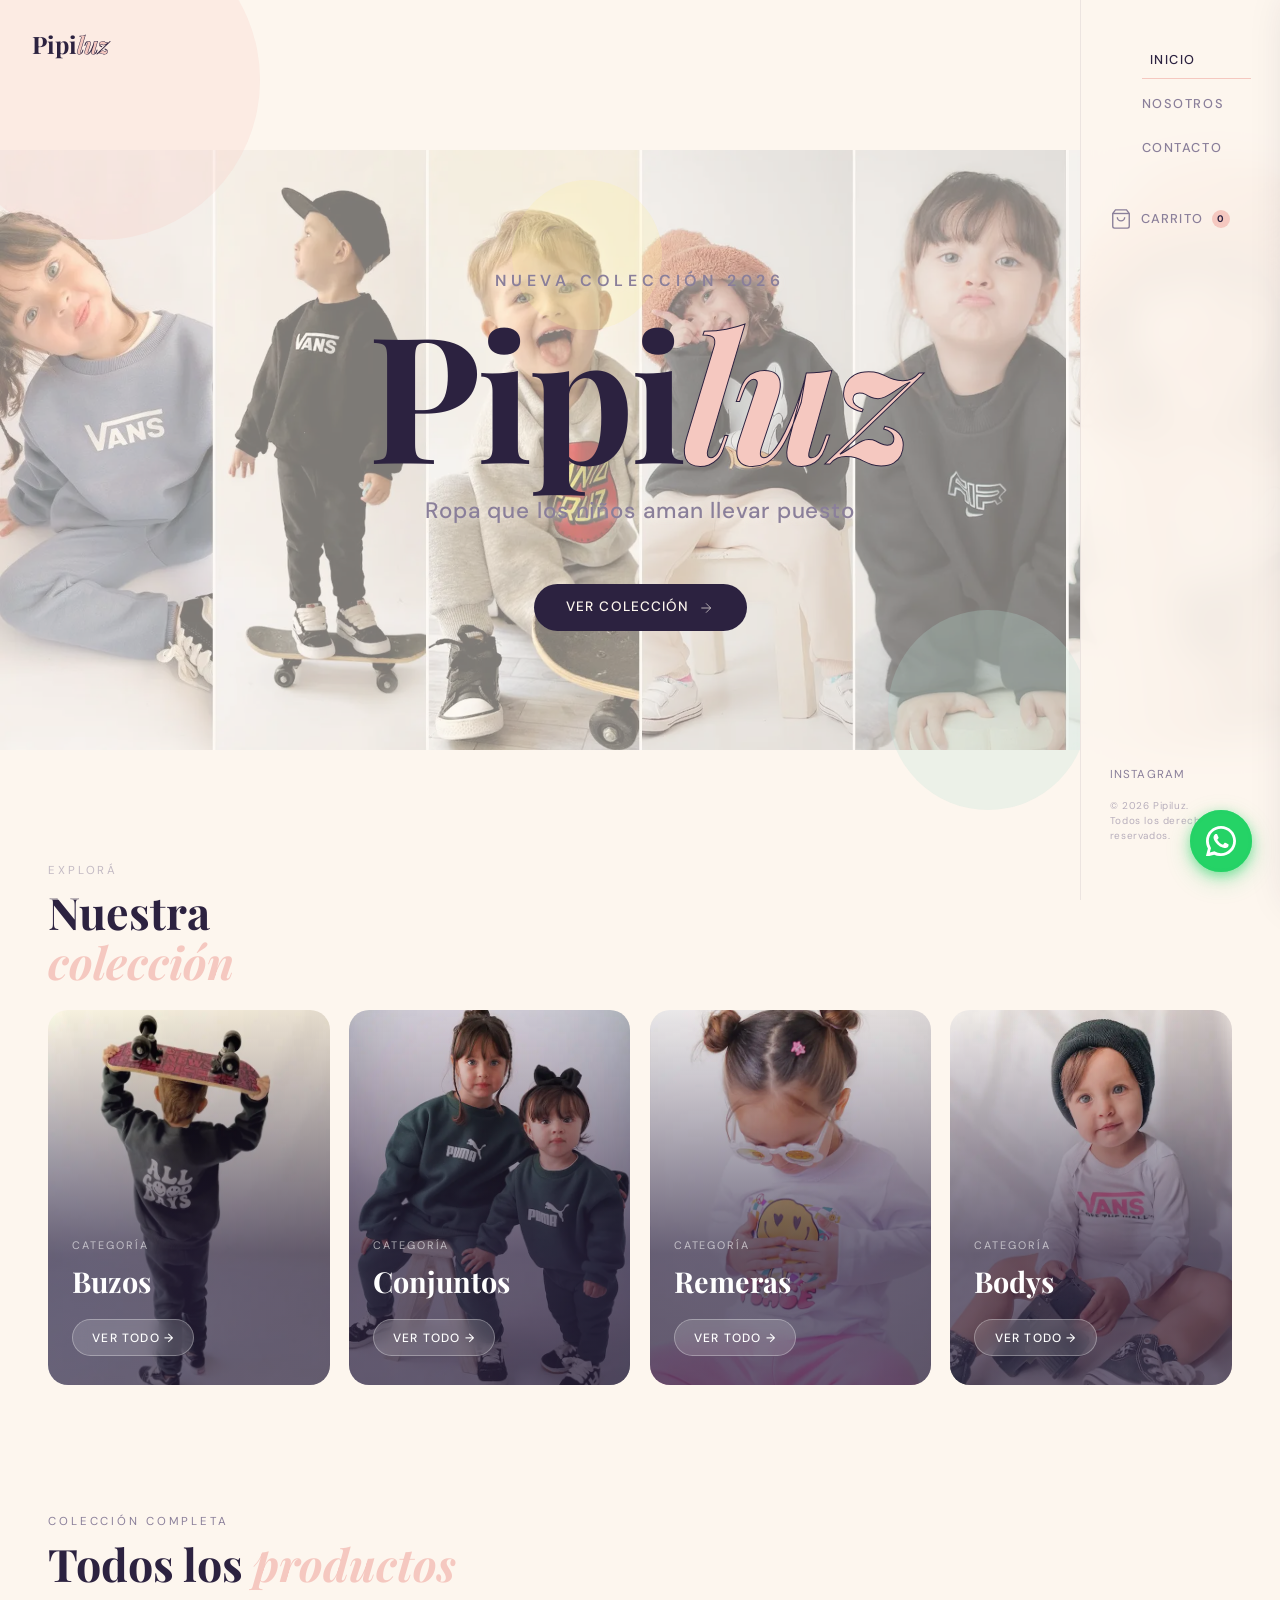
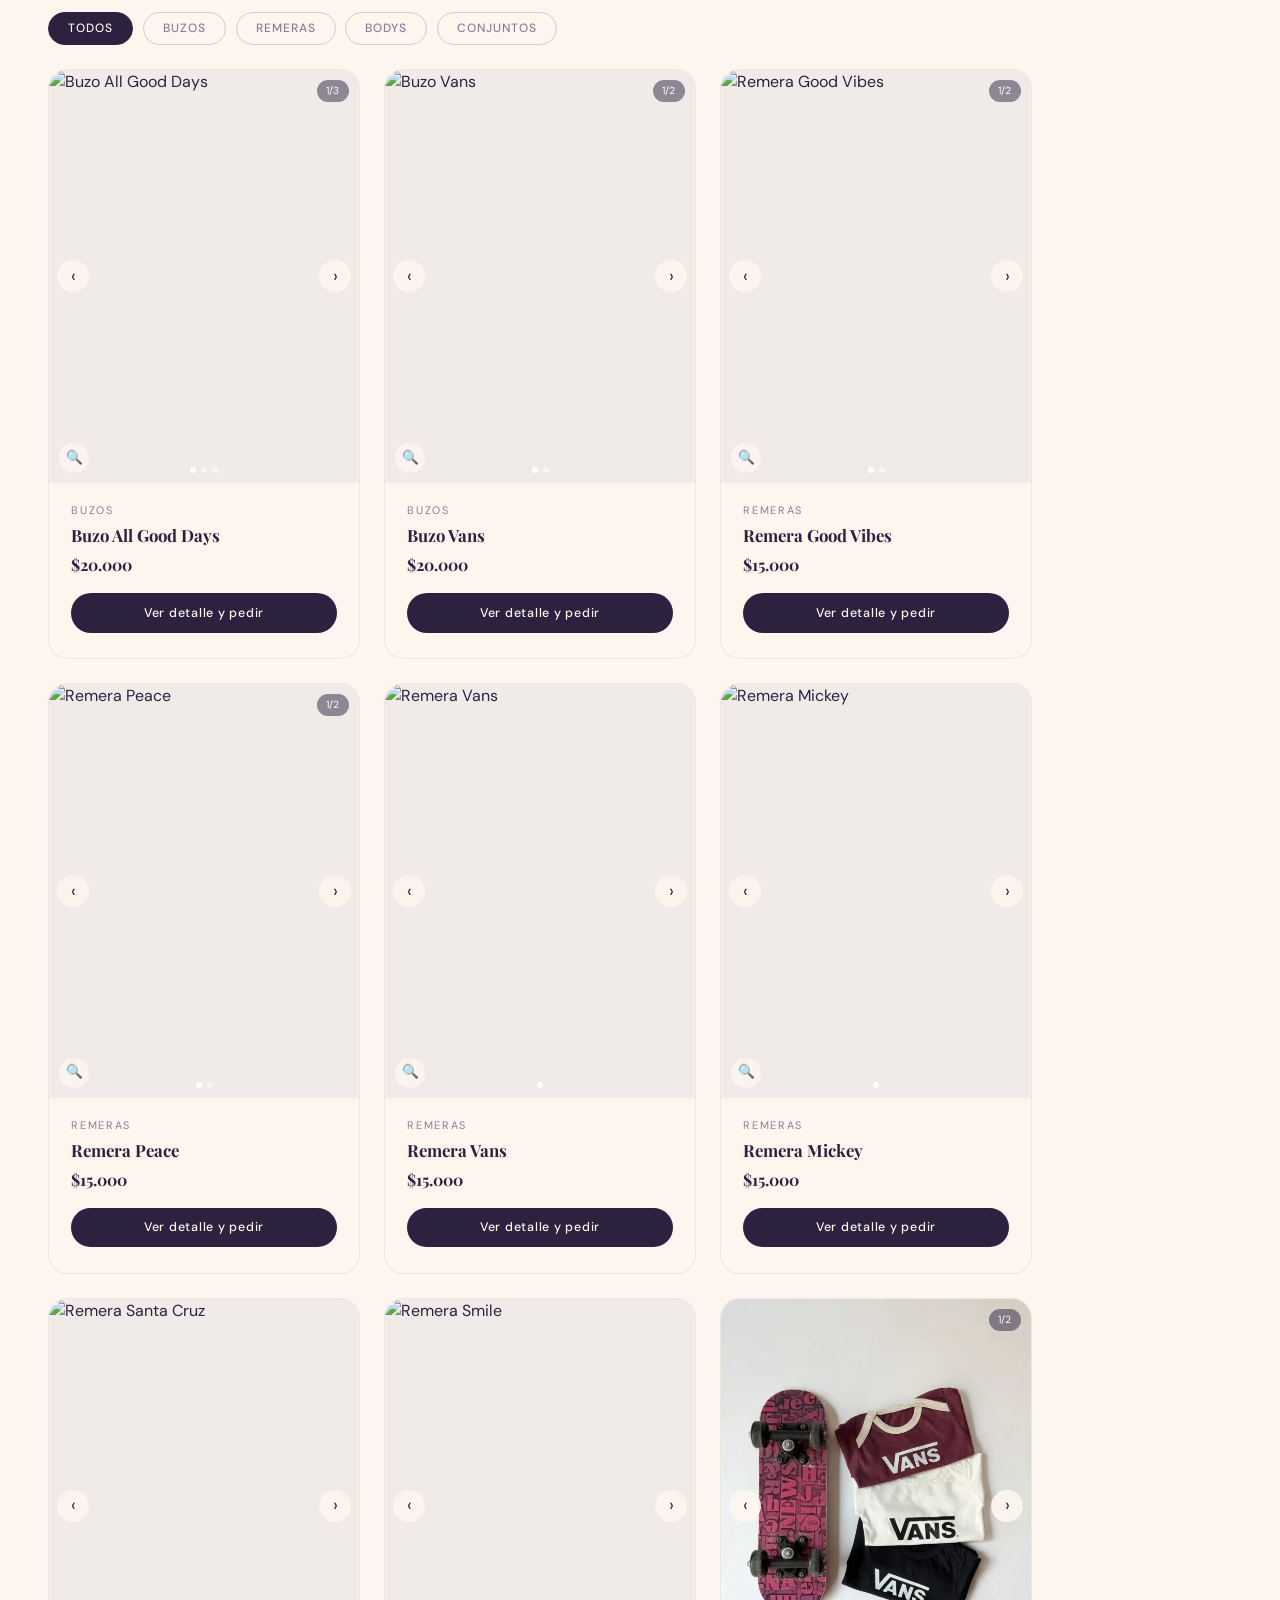
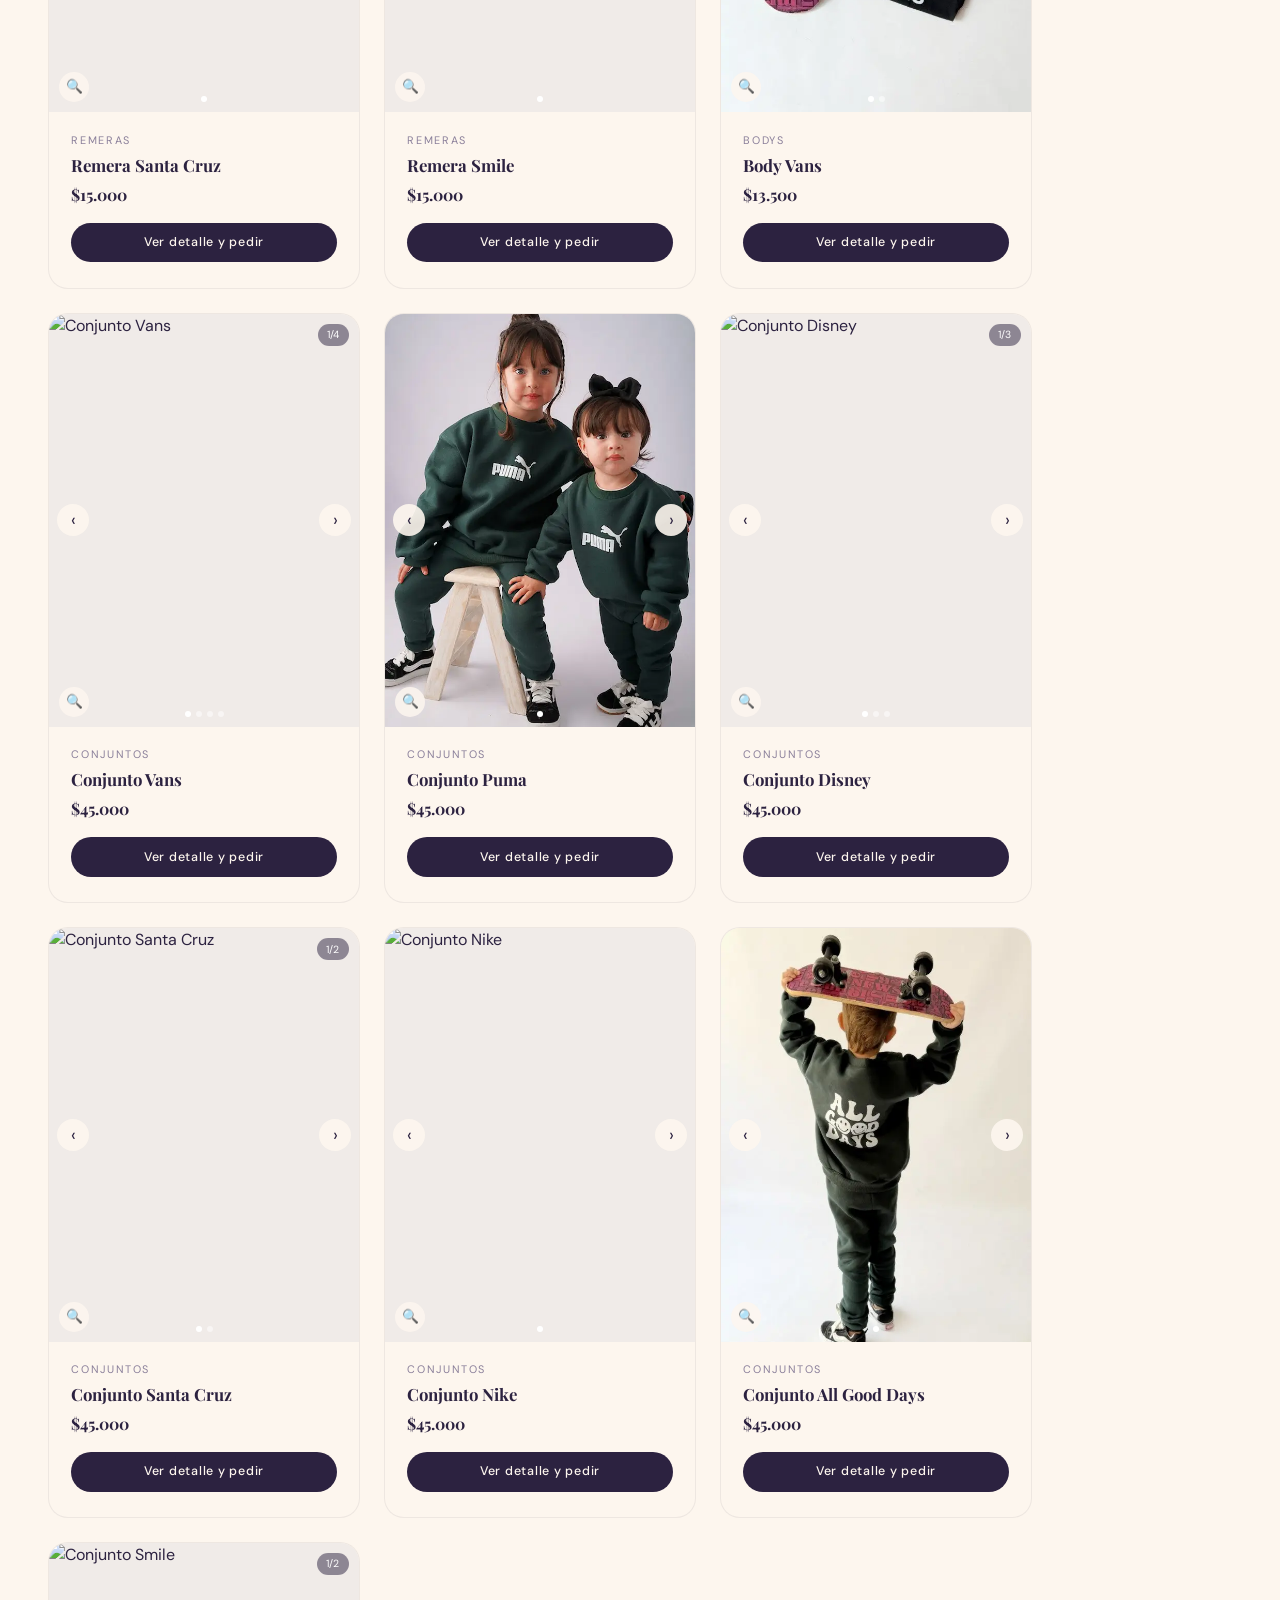
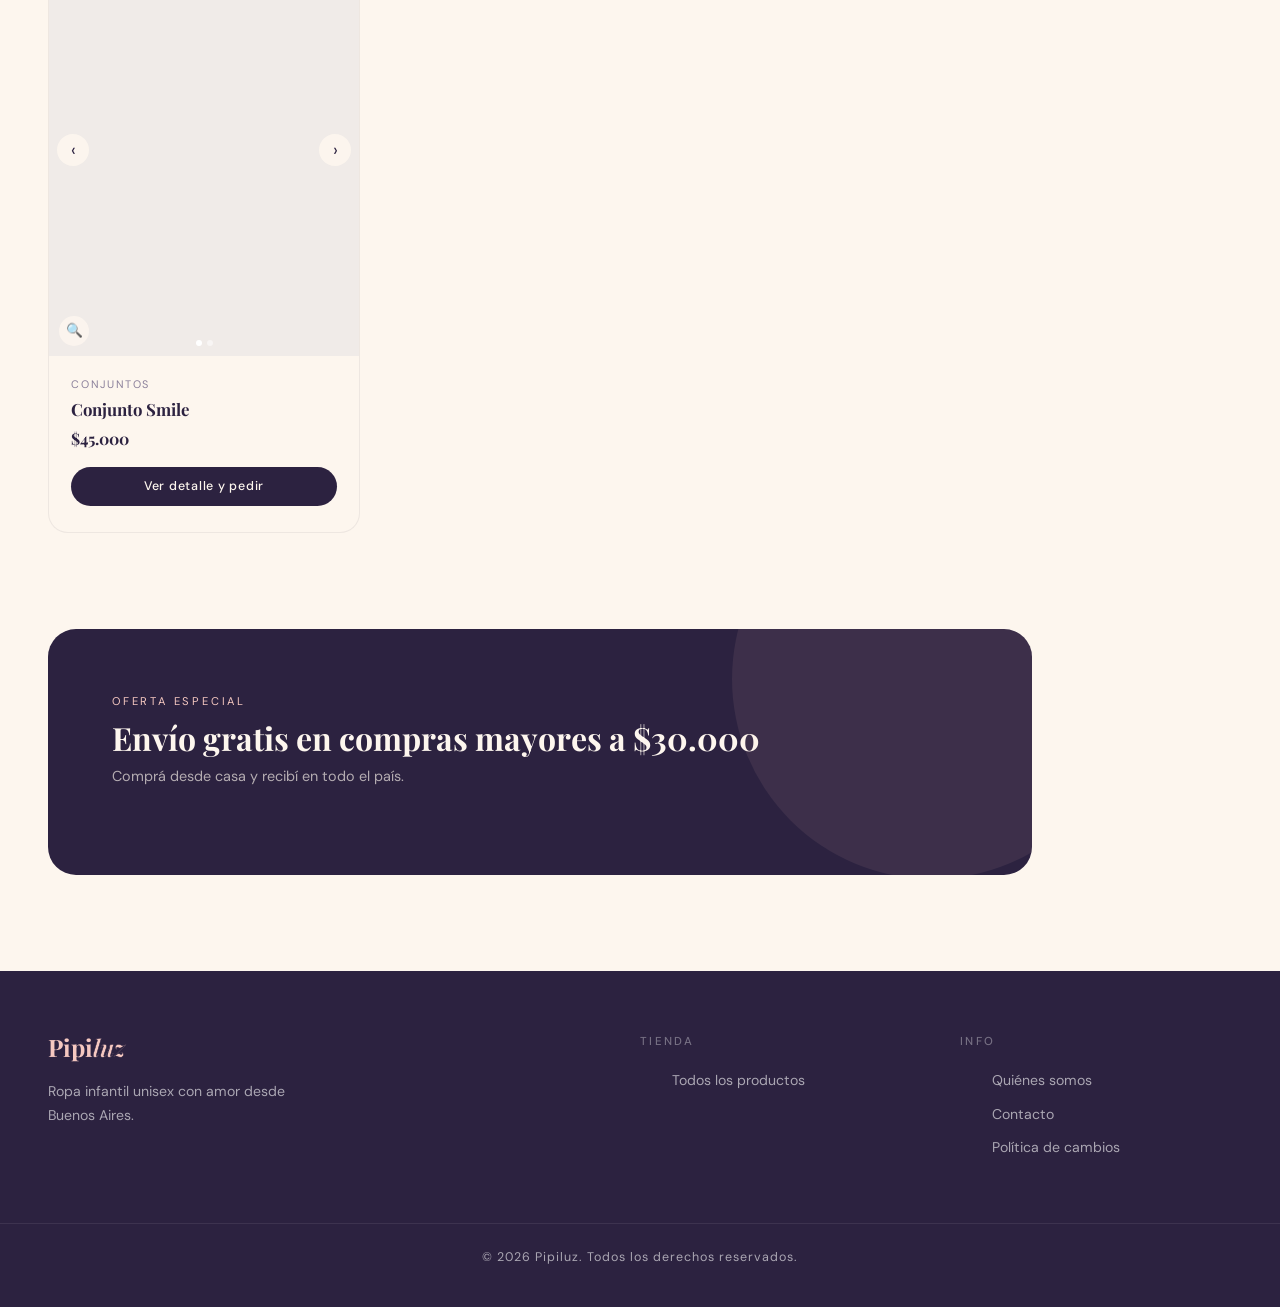
==== commit cfb3d244: "Add files via upload" ====
--- a/index.html
+++ b/index.html
@@ -16,23 +16,646 @@
     body {
       padding-right: 0 !important;
     }
+
+    /* ===== FILTROS ===== */
+    .filtros-wrap {
+      padding: 1.5rem 3rem;
+      display: flex;
+      gap: .6rem;
+      flex-wrap: wrap;
+    }
+
+    .filtro-btn {
+      padding: .4rem 1.2rem;
+      border-radius: 50px;
+      border: 1px solid rgba(44, 34, 64, .2);
+      background: transparent;
+      font-family: 'DM Sans', sans-serif;
+      font-size: .75rem;
+      font-weight: 500;
+      letter-spacing: .08em;
+      text-transform: uppercase;
+      color: var(--soft);
+      cursor: pointer;
+      transition: all var(--trans);
+    }
+
+    .filtro-btn:hover,
+    .filtro-btn.active {
+      background: var(--texto);
+      color: var(--cream);
+      border-color: var(--texto);
+    }
+
+    /* ===== GRID PRODUCTOS ===== */
+    .productos-section {
+      padding: 2rem 3rem 6rem;
+    }
+
+    .productos-section .section__eyebrow {
+      margin-bottom: .5rem;
+    }
+
+    .productos-section .section__title {
+      margin-bottom: 1.5rem;
+    }
+
+    .prod-grid {
+      display: grid;
+      grid-template-columns: repeat(auto-fill, minmax(260px, 1fr));
+      gap: 1.5rem;
+      justify-items: center;
+    }
+
+    /* ===== TARJETA PRODUCTO ===== */
+    .prod-card {
+      background: var(--cream);
+      border-radius: var(--radio);
+      overflow: hidden;
+      border: 1px solid rgba(44, 34, 64, .07);
+      transition: transform var(--trans), box-shadow var(--trans);
+      width: 100%;
+      max-width: 320px;
+    }
+
+    .prod-card:hover {
+      transform: translateY(-4px);
+      box-shadow: 0 20px 50px rgba(44, 34, 64, .1);
+    }
+
+    /* Galería */
+    .prod-galeria {
+      position: relative;
+      aspect-ratio: 3/4;
+      overflow: hidden;
+      background: #f0ebe8;
+      cursor: pointer;
+    }
+
+    .prod-galeria__img {
+      width: 100%;
+      height: 100%;
+      object-fit: cover;
+      transition: opacity .3s ease;
+    }
+
+    .prod-galeria__btn {
+      position: absolute;
+      top: 50%;
+      transform: translateY(-50%);
+      width: 32px;
+      height: 32px;
+      border-radius: 50%;
+      border: none;
+      background: rgba(253, 246, 238, .9);
+      color: var(--texto);
+      font-size: 1.1rem;
+      cursor: pointer;
+      display: flex;
+      align-items: center;
+      justify-content: center;
+      transition: background var(--trans);
+      z-index: 2;
+    }
+
+    .prod-galeria__btn:hover {
+      background: #fff;
+    }
+
+    .prod-galeria__btn--prev {
+      left: 8px;
+    }
+
+    .prod-galeria__btn--next {
+      right: 8px;
+    }
+
+    .prod-galeria__dots {
+      position: absolute;
+      bottom: 10px;
+      left: 0;
+      right: 0;
+      display: flex;
+      justify-content: center;
+      gap: 5px;
+      z-index: 2;
+    }
+
+    .prod-galeria__dot {
+      width: 6px;
+      height: 6px;
+      border-radius: 50%;
+      background: rgba(255, 255, 255, .5);
+      cursor: pointer;
+      transition: background var(--trans);
+      border: none;
+    }
+
+    .prod-galeria__dot.active {
+      background: #fff;
+    }
+
+    .prod-galeria__counter {
+      position: absolute;
+      top: 10px;
+      right: 10px;
+      background: rgba(44, 34, 64, .5);
+      color: #fff;
+      font-size: .65rem;
+      padding: .2rem .6rem;
+      border-radius: 50px;
+      z-index: 2;
+    }
+
+    .prod-galeria__zoom {
+      position: absolute;
+      bottom: 10px;
+      left: 10px;
+      background: rgba(253, 246, 238, .85);
+      border: none;
+      border-radius: 50%;
+      width: 30px;
+      height: 30px;
+      display: flex;
+      align-items: center;
+      justify-content: center;
+      cursor: pointer;
+      font-size: .85rem;
+      z-index: 2;
+      transition: background var(--trans);
+    }
+
+    .prod-galeria__zoom:hover {
+      background: #fff;
+    }
+
+    /* Info */
+    .prod-info {
+      padding: 1.2rem 1.4rem 1.6rem;
+    }
+
+    .prod-cat {
+      font-size: .68rem;
+      letter-spacing: .15em;
+      text-transform: uppercase;
+      color: var(--soft);
+      margin-bottom: .3rem;
+    }
+
+    .prod-nombre {
+      font-family: 'Playfair Display', serif;
+      font-size: 1.05rem;
+      font-weight: 700;
+      margin-bottom: .3rem;
+    }
+
+    .prod-precio {
+      font-family: 'Playfair Display', serif;
+      font-size: 1rem;
+      font-weight: 700;
+      color: var(--texto);
+      margin-bottom: .8rem;
+    }
+
+    .prod-precio span {
+      color: var(--soft);
+      font-size: .8rem;
+      font-family: 'DM Sans', sans-serif;
+    }
+
+    /* Selectores */
+    .prod-selector {
+      margin-bottom: .7rem;
+    }
+
+    .prod-selector__label {
+      font-size: .68rem;
+      letter-spacing: .1em;
+      text-transform: uppercase;
+      color: var(--soft);
+      margin-bottom: .35rem;
+      display: block;
+    }
+
+    .prod-selector__opciones {
+      display: flex;
+      flex-wrap: wrap;
+      gap: .35rem;
+    }
+
+    .opcion-btn {
+      padding: .25rem .7rem;
+      border-radius: 50px;
+      border: 1px solid rgba(44, 34, 64, .2);
+      background: transparent;
+      font-family: 'DM Sans', sans-serif;
+      font-size: .72rem;
+      font-weight: 500;
+      color: var(--soft);
+      cursor: pointer;
+      transition: all var(--trans);
+    }
+
+    .opcion-btn:hover,
+    .opcion-btn.active {
+      background: var(--texto);
+      color: var(--cream);
+      border-color: var(--texto);
+    }
+
+    /* Botones acción */
+    .prod-acciones {
+      display: flex;
+      flex-direction: column;
+      gap: .5rem;
+      margin-top: 1rem;
+    }
+
+    .btn-wssp-prod {
+      display: flex;
+      align-items: center;
+      justify-content: center;
+      gap: .5rem;
+      padding: .65rem;
+      border-radius: 50px;
+      background: #25D366;
+      color: #fff;
+      font-family: 'DM Sans', sans-serif;
+      font-size: .78rem;
+      font-weight: 500;
+      letter-spacing: .06em;
+      border: none;
+      cursor: pointer;
+      transition: background var(--trans), transform var(--trans);
+    }
+
+    .btn-wssp-prod:hover {
+      background: #1ebe5d;
+      transform: translateY(-1px);
+    }
+
+    .btn-carrito-prod {
+      display: flex;
+      align-items: center;
+      justify-content: center;
+      gap: .5rem;
+      padding: .65rem;
+      border-radius: 50px;
+      background: var(--texto);
+      color: var(--cream);
+      font-family: 'DM Sans', sans-serif;
+      font-size: .78rem;
+      font-weight: 500;
+      letter-spacing: .06em;
+      border: none;
+      cursor: pointer;
+      transition: background var(--trans), transform var(--trans);
+    }
+
+    .btn-carrito-prod:hover {
+      background: var(--blush);
+      color: var(--texto);
+      transform: translateY(-1px);
+    }
+
+    /* ===== MODAL ===== */
+    .modal-pip {
+      display: none;
+      position: fixed;
+      inset: 0;
+      background: rgba(44, 34, 64, .5);
+      z-index: 1000;
+      align-items: center;
+      justify-content: center;
+      padding: 1rem;
+    }
+
+    .modal-pip.open {
+      display: flex;
+    }
+
+    .modal-pip__inner {
+      background: var(--cream);
+      border-radius: var(--radio);
+      max-width: 820px;
+      width: 100%;
+      max-height: 90vh;
+      overflow-y: auto;
+      display: grid;
+      grid-template-columns: 1fr 1fr;
+      position: relative;
+    }
+
+    .modal-pip__galeria {
+      position: relative;
+      aspect-ratio: 3/4;
+      overflow: hidden;
+      background: #f0ebe8;
+      border-radius: var(--radio) 0 0 var(--radio);
+    }
+
+    .modal-pip__galeria img {
+      width: 100%;
+      height: 100%;
+      object-fit: cover;
+    }
+
+    .modal-pip__info {
+      padding: 2rem 2rem 1.5rem;
+      display: flex;
+      flex-direction: column;
+      gap: 1rem;
+      overflow-y: auto;
+    }
+
+    .modal-pip__close {
+      position: absolute;
+      top: 1rem;
+      right: 1rem;
+      background: var(--cream);
+      border: none;
+      width: 32px;
+      height: 32px;
+      border-radius: 50%;
+      font-size: 1.1rem;
+      cursor: pointer;
+      display: flex;
+      align-items: center;
+      justify-content: center;
+      z-index: 10;
+      transition: background var(--trans);
+    }
+
+    .modal-pip__close:hover {
+      background: var(--blush);
+    }
+
+    .modal-pip__cat {
+      font-size: .7rem;
+      letter-spacing: .18em;
+      text-transform: uppercase;
+      color: var(--soft);
+    }
+
+    .modal-pip__nombre {
+      font-family: 'Playfair Display', serif;
+      font-size: 1.6rem;
+      font-weight: 700;
+      line-height: 1.1;
+    }
+
+    .modal-pip__precio {
+      font-family: 'Playfair Display', serif;
+      font-size: 1.3rem;
+      font-weight: 700;
+    }
+
+    .modal-pip__thumbs {
+      display: flex;
+      gap: .5rem;
+      flex-wrap: wrap;
+      margin-top: .5rem;
+    }
+
+    .modal-pip__thumb {
+      width: 56px;
+      height: 70px;
+      object-fit: cover;
+      border-radius: 8px;
+      cursor: pointer;
+      border: 2px solid transparent;
+      opacity: .65;
+      transition: all var(--trans);
+    }
+
+    .modal-pip__thumb.active,
+    .modal-pip__thumb:hover {
+      border-color: var(--texto);
+      opacity: 1;
+    }
+
+    /* ===== CARRITO DRAWER ===== */
+    .carrito-overlay {
+      position: fixed;
+      inset: 0;
+      background: rgba(44, 34, 64, .3);
+      z-index: 499;
+      display: none;
+    }
+
+    .carrito-overlay.open {
+      display: block;
+    }
+
+    .carrito-drawer {
+      position: fixed;
+      right: -420px;
+      top: 0;
+      bottom: 0;
+      width: 400px;
+      background: var(--cream);
+      box-shadow: -8px 0 40px rgba(44, 34, 64, .15);
+      z-index: 500;
+      transition: right .35s ease;
+      display: flex;
+      flex-direction: column;
+      padding: 2rem 1.8rem;
+      overflow-y: auto;
+    }
+
+    .carrito-drawer.open {
+      right: 0;
+    }
+
+    .carrito-drawer__header {
+      display: flex;
+      justify-content: space-between;
+      align-items: center;
+      margin-bottom: 1.5rem;
+    }
+
+    .carrito-drawer__title {
+      font-family: 'Playfair Display', serif;
+      font-size: 1.4rem;
+      font-weight: 700;
+    }
+
+    .carrito-drawer__close {
+      background: none;
+      border: none;
+      font-size: 1.5rem;
+      cursor: pointer;
+      color: var(--soft);
+    }
+
+    .carrito-item-pip {
+      display: flex;
+      gap: 1rem;
+      align-items: center;
+      padding: 1rem 0;
+      border-bottom: 1px solid rgba(44, 34, 64, .08);
+    }
+
+    .carrito-item-pip img {
+      width: 60px;
+      height: 75px;
+      object-fit: cover;
+      border-radius: 10px;
+    }
+
+    .carrito-item-pip__info {
+      flex: 1;
+    }
+
+    .carrito-item-pip__nombre {
+      font-family: 'Playfair Display', serif;
+      font-size: .95rem;
+      font-weight: 700;
+    }
+
+    .carrito-item-pip__detalle {
+      font-size: .75rem;
+      color: var(--soft);
+      margin-top: .2rem;
+    }
+
+    .carrito-item-pip__quitar {
+      background: none;
+      border: none;
+      color: var(--soft);
+      cursor: pointer;
+      font-size: 1.1rem;
+      transition: color var(--trans);
+    }
+
+    .carrito-item-pip__quitar:hover {
+      color: #e00;
+    }
+
+    .carrito-drawer__vacio {
+      text-align: center;
+      padding: 3rem 0;
+      color: var(--soft);
+      font-size: .9rem;
+    }
+
+    .carrito-drawer__footer {
+      margin-top: auto;
+      padding-top: 1.5rem;
+    }
+
+    .btn-finalizar {
+      width: 100%;
+      padding: .9rem;
+      border-radius: 50px;
+      background: #25D366;
+      color: #fff;
+      font-family: 'DM Sans', sans-serif;
+      font-size: .85rem;
+      font-weight: 500;
+      letter-spacing: .06em;
+      border: none;
+      cursor: pointer;
+      transition: background var(--trans);
+    }
+
+    .btn-finalizar:hover {
+      background: #1ebe5d;
+    }
+
+    /* Toast */
+    .toast-pip {
+      position: fixed;
+      bottom: 2rem;
+      left: 50%;
+      transform: translateX(-50%) translateY(100px);
+      background: var(--texto);
+      color: var(--cream);
+      padding: .7rem 1.5rem;
+      border-radius: 50px;
+      font-size: .85rem;
+      font-weight: 500;
+      box-shadow: 0 8px 24px rgba(0, 0, 0, .2);
+      transition: transform .3s ease, opacity .3s ease;
+      opacity: 0;
+      z-index: 9998;
+      white-space: nowrap;
+    }
+
+    .toast-pip.show {
+      transform: translateX(-50%) translateY(0);
+      opacity: 1;
+    }
+
+    /* Carrito en sidebar */
+    .sidebar__cart-btn {
+      background: none;
+      border: none;
+      padding: 0;
+      cursor: pointer;
+      display: flex;
+      align-items: center;
+      gap: .6rem;
+      margin-top: 2.5rem;
+      font-size: .8rem;
+      font-weight: 500;
+      letter-spacing: .08em;
+      text-transform: uppercase;
+      color: var(--soft);
+      transition: color var(--trans);
+    }
+
+    .sidebar__cart-btn:hover {
+      color: var(--texto);
+    }
+
+    .sidebar__cart-btn svg {
+      width: 22px;
+      height: 22px;
+      stroke: currentColor;
+      fill: none;
+      stroke-width: 1.5;
+    }
+
+    @media (max-width: 900px) {
+      .filtros-wrap {
+        padding: 1rem 1.5rem;
+      }
+
+      .productos-section {
+        padding: 2rem 1.5rem 4rem;
+      }
+
+      .modal-pip__inner {
+        grid-template-columns: 1fr;
+      }
+
+      .modal-pip__galeria {
+        border-radius: var(--radio) var(--radio) 0 0;
+        aspect-ratio: 4/3;
+      }
+
+      .carrito-drawer {
+        width: 100%;
+        right: -100%;
+      }
+    }
   </style>
-  <link rel="stylesheet" href="css/styles.css" />
 </head>
 
 <body>
+
   <!-- ===== SIDEBAR DERECHA ===== -->
   <aside class="sidebar">
     <div>
       <nav class="sidebar__nav">
         <ul>
           <li><a href="index.html" class="active">Inicio</a></li>
-          <li><a href="tienda.html">Tienda</a></li>
           <li><a href="nosotros.html">Nosotros</a></li>
           <li><a href="contacto.html">Contacto</a></li>
         </ul>
       </nav>
-      <a href="carrito.html" class="sidebar__cart" style="margin-top:2.5rem; display:flex;">
+      <button class="sidebar__cart-btn" id="btnAbrirCarrito">
         <svg viewBox="0 0 24 24">
           <path d="M6 2L3 6v14a2 2 0 002 2h14a2 2 0 002-2V6l-3-4z" />
           <line x1="3" y1="6" x2="21" y2="6" />
@@ -40,18 +663,17 @@
         </svg>
         Carrito
         <span class="cart-badge" id="cartBadge">0</span>
-      </a>
+      </button>
     </div>
-
     <div class="sidebar__bottom">
       <div class="sidebar__socials">
         <a href="#" aria-label="Instagram">Instagram</a>
       </div>
       <p class="sidebar__copy">© 2026 Pipiluz.<br>Todos los derechos reservados.</p>
     </div>
-  </aside> <!-- ← cerrá el aside PRIMERO -->
-
-  <!-- Botón hamburguesa (solo mobile) -->
+  </aside>
+
+  <!-- Botón hamburguesa -->
   <button class="navbar-toggler hamburger" type="button" data-bs-toggle="offcanvas" data-bs-target="#menuMobile"
     aria-controls="menuMobile">
     <span class="navbar-toggler-icon"></span>
@@ -65,7 +687,6 @@
     <div class="offcanvas-body">
       <ul class="list-unstyled">
         <li><a href="index.html" class="nav__link">Inicio</a></li>
-        <li><a href="tienda.html" class="nav__link">Tienda</a></li>
         <li><a href="nosotros.html" class="nav__link">Nosotros</a></li>
         <li><a href="contacto.html" class="nav__link">Contacto</a></li>
       </ul>
@@ -75,188 +696,101 @@
   <!-- CONTENIDO PRINCIPAL -->
   <div class="main">
 
-    <!-- ===== CONTENIDO PRINCIPAL ===== -->
-    <div class="main">
-
-      <!-- ===== HERO ===== -->
-      <section class="hero">
-        <div class="hero__bg">
-
-          <div class="hero__bg"></div>
+    <!-- ===== HERO ===== -->
+    <section class="hero">
+      <div class="hero__bg">
+        <div class="hero__bg"></div>
+      </div>
+      <div class="hero__shapes">
+        <div class="shape shape--1"></div>
+        <div class="shape shape--2"></div>
+        <div class="shape shape--3"></div>
+      </div>
+      <a href="index.html" class="hero__logo">
+        <span class="logo__pipi">Pipi</span><em class="logo__luz">luz</em>
+      </a>
+      <div class="hero__center">
+        <p class="hero__pretitle">Nueva Colección 2026</p>
+        <h1 class="hero__title">Pipi<em>luz</em></h1>
+        <p class="hero__slogan">Ropa que los niños aman llevar puesto</p>
+        <a href="#productos" class="hero__cta">
+          Ver colección
+          <svg viewBox="0 0 24 24">
+            <line x1="5" y1="12" x2="19" y2="12" />
+            <polyline points="12 5 19 12 12 19" />
+          </svg>
+        </a>
+      </div>
+    </section>
+
+    <!-- ===== CATEGORÍAS ===== -->
+    <section class="categorias">
+      <div class="categorias__header">
+        <div>
+          <p class="section__eyebrow">Explorá</p>
+          <h2 class="section__title">Nuestra<br><em>colección</em></h2>
         </div>
-
-        <div class="hero__shapes">
-          <div class="shape shape--1"></div>
-          <div class="shape shape--2"></div>
-          <div class="shape shape--3"></div>
-        </div>
-
-        <!-- Logo top left -->
-        <a href="index.html" class="hero__logo">
-          <span class="logo__pipi">Pipi</span><em class="logo__luz">luz</em>
+      </div>
+      <div class="categorias__grid">
+        <a href="#productos" class="cat cat--buzos" data-filtro="buzos">
+          <div class="cat__img" style="background-image: url('img/allgooddays-skate.webp')"></div>
+          <div class="cat__placeholder"></div>
+          <div class="cat__overlay"></div>
+          <div class="cat__info">
+            <p class="cat__tag">Categoría</p>
+            <p class="cat__nombre">Buzos</p>
+            <span class="cat__btn">Ver todo →</span>
+          </div>
         </a>
-
-        <!-- Centro -->
-        <div class="hero__center">
-          <p class="hero__pretitle">Nueva Colección 2026</p>
-          <h1 class="hero__title">Pipi<em>luz</em></h1>
-          <p class="hero__slogan">Ropa que los niños aman llevar puesto</p>
-          <a href="tienda.html" class="hero__cta">
-            Ver colección
-            <svg viewBox="0 0 24 24">
-              <line x1="5" y1="12" x2="19" y2="12" />
-              <polyline points="12 5 19 12 12 19" />
-            </svg>
-          </a>
-        </div>
-
-      </section>
-
-      <!-- ===== CATEGORÍAS ===== -->
-      <section class="categorias">
-        <div class="categorias__header">
-          <div>
-            <p class="section__eyebrow">Explorá</p>
-            <h2 class="section__title">Nuestra<br><em>colección</em></h2>
+        <a href="#productos" class="cat cat--conjuntos" data-filtro="conjuntos">
+          <div class="cat__img" style="background-image: url('img/conjunto-puma-verde-600x900.webp')"></div>
+          <div class="cat__placeholder"></div>
+          <div class="cat__overlay"></div>
+          <div class="cat__info">
+            <p class="cat__tag">Categoría</p>
+            <p class="cat__nombre">Conjuntos</p>
+            <span class="cat__btn">Ver todo →</span>
           </div>
-        </div>
-        <div class="categorias__grid">
-
-          <a href="tienda.html#buzos" class="cat cat--buzos">
-            <div class="cat__img" style="background-image: url('img/allgooddays-skate.webp')"></div>
-            <div class="cat__placeholder"></div>
-            <div class="cat__overlay"></div>
-            <div class="cat__info">
-              <p class="cat__tag">Categoría</p>
-              <p class="cat__nombre">Buzos</p>
-              <span class="cat__btn">Ver todo →</span>
-            </div>
-          </a>
-
-          <a href="tienda.html#conjuntos" class="cat cat--conjuntos">
-            <div class="cat__img" style="background-image: url('img/conjunto-puma-verde-600x900.webp')"></div>
-            <div class="cat__placeholder"></div>
-            <div class="cat__overlay"></div>
-            <div class="cat__info">
-              <p class="cat__tag">Categoría</p>
-              <p class="cat__nombre">Conjuntos</p>
-              <span class="cat__btn">Ver todo →</span>
-            </div>
-          </a>
-
-          <a href="tienda.html#remeras" class="cat cat--remeras">
-            <div class="cat__img" style="background-image: url('img/reme-peace-bb.webp')"></div>
-            <div class="cat__placeholder"></div>
-            <div class="cat__overlay"></div>
-            <div class="cat__info">
-              <p class="cat__tag">Categoría</p>
-              <p class="cat__nombre">Remeras</p>
-              <span class="cat__btn">Ver todo →</span>
-            </div>
-          </a>
-
-          <a href="tienda.html#bodys" class="cat cat--bodys">
-            <div class="cat__img" style="background-image: url('img/body-vansa-ros.webp')"></div>
-            <div class="cat__placeholder"></div>
-            <div class="cat__overlay"></div>
-            <div class="cat__info">
-              <p class="cat__tag">Categoría</p>
-              <p class="cat__nombre">Bodys</p>
-              <span class="cat__btn">Ver todo →</span>
-            </div>
-          </a>
-
-
-        </div>
-      </section>
-
-      <!-- ===== GALERÍA COMBOS PRMOCIONALES ===== -->
-
-      <section class="galeria">
-        <div class="galeria__header">
-          <p class="section__eyebrow">Ofertas</p>
-          <h2 class="section__title">Combos <em>promocionales</em></h2>
-        </div>
-        <div class="galeria__grid">
-
-          <div class="galeria__item">
-            <div class="galeria__img-wrap">
-              <span class="galeria__badge">🔥 Combo</span>
-              <img src="img/bodys-combos.webp" alt="Remera Peace" />
-            </div>
-            <div class="galeria__info">
-              <p class="galeria__cat">Bodys x3</p>
-              <h3 class="galeria__nombre">Combo Bodys</h3>
-              <p class="galeria__desc">100% algodón. Talle 1 al 5</p>
-              <div class="galeria__footer">
-                <div>
-                  <span class="galeria__precio--original">$35.990</span>
-                  <span class="galeria__precio">$32.390</span>
-                </div>
-                <button class="btn-carrito">+ Carrito</button>
-              </div>
-            </div>
+        </a>
+        <a href="#productos" class="cat cat--remeras" data-filtro="remeras">
+          <div class="cat__img" style="background-image: url('img/reme-peace-bb.webp')"></div>
+          <div class="cat__placeholder"></div>
+          <div class="cat__overlay"></div>
+          <div class="cat__info">
+            <p class="cat__tag">Categoría</p>
+            <p class="cat__nombre">Remeras</p>
+            <span class="cat__btn">Ver todo →</span>
           </div>
-
-          <div class="galeria__item">
-            <div class="galeria__img-wrap">
-              <span class="galeria__badge">🔥 Combo</span>
-              <img src="img/conjunto-disney.webp" alt="conjunto-disney" />
-            </div>
-            <div class="galeria__info">
-              <p class="galeria__cat">Buzo + Pantalón</p>
-              <h3 class="galeria__nombre">Combo Estampa</h3>
-              <p class="galeria__desc">100% algodón. Talle 1 al 4</p>
-              <div class="galeria__footer">
-                <div>
-                  <span class="galeria__precio--original">$31.990</span>
-                  <span class="galeria__precio">$28.790</span>
-                </div>
-                <button class="btn-carrito">+ Carrito</button>
-              </div>
-            </div>
+        </a>
+        <a href="#productos" class="cat cat--bodys" data-filtro="bodys">
+          <div class="cat__img" style="background-image: url('img/body-vansa-ros.webp')"></div>
+          <div class="cat__placeholder"></div>
+          <div class="cat__overlay"></div>
+          <div class="cat__info">
+            <p class="cat__tag">Categoría</p>
+            <p class="cat__nombre">Bodys</p>
+            <span class="cat__btn">Ver todo →</span>
           </div>
-
-          <div class="galeria__item">
-          <div class="galeria__img-wrap">
-            <span class="galeria__badge">🔥 Combo</span>
-            <img src="img/buzo+remera.webp" alt="buzo+remera" />
-          </div>
-          <div class="galeria__info">
-            <p class="galeria__cat">Buzo + Remera</p>
-            <h3 class="galeria__nombre">Combo Mangas</h3>
-            <p class="galeria__desc">100% algodón. Talle 1 al 4</p>
-            <div class="galeria__footer">
-              <div>
-                <span class="galeria__precio--original">$29.990</span>
-                <span class="galeria__precio">$26.990</span>
-              </div>
-              <button class="btn-carrito">+ Carrito</button>
-            </div>
-          </div>
-        </div>
-
-        <div class="galeria__item">
-          <div class="galeria__img-wrap">
-            <span class="galeria__badge">🔥 Combo</span>
-            <img src="img/reme-marcas.webp" alt="reme-marcas" />
-          </div>
-          <div class="galeria__info">
-            <p class="galeria__cat">Buzo + Remera + Pantalon</p>
-            <h3 class="galeria__nombre">Combo Completo</h3>
-            <p class="galeria__desc">100% algodón. Talle 1 al 4</p>
-            <div class="galeria__footer">
-              <div>
-                <span class="galeria__precio--original">$43.950</span>
-                <span class="galeria__precio">$39.550</span>
-              </div>
-              <button class="btn-carrito">+ Carrito</button>
-            </div>
-          </div>
-        </div>
-        <!-- Repetí este bloque por cada producto -->
-
-    </div>
+        </a>
+      </div>
+    </section>
+
+    <!-- ===== PRODUCTOS ===== -->
+    <section class="productos-section" id="productos">
+      <p class="section__eyebrow">Colección completa</p>
+      <h2 class="section__title">Todos los <em>productos</em></h2>
+
+      <!-- Filtros -->
+      <div class="filtros-wrap" style="padding: 0 0 1.5rem 0;">
+        <button class="filtro-btn active" data-cat="todos">Todos</button>
+        <button class="filtro-btn" data-cat="buzos">Buzos</button>
+        <button class="filtro-btn" data-cat="remeras">Remeras</button>
+        <button class="filtro-btn" data-cat="bodys">Bodys</button>
+        <button class="filtro-btn" data-cat="conjuntos">Conjuntos</button>
+      </div>
+
+      <!-- Grid -->
+      <div class="prod-grid" id="prodGrid"></div>
     </section>
 
     <!-- ===== BANNER PROMO ===== -->
@@ -265,11 +799,8 @@
         <p class="promo__eyebrow">Oferta especial</p>
         <h2 class="promo__title">Envío gratis en compras mayores a $30.000</h2>
         <p class="promo__desc">Comprá desde casa y recibí en todo el país.</p>
-        <a href="tienda.html" class="promo__btn">
-          Aprovechar oferta →
-        </a>
-      </div>
-      <div class="promo__deco">🌈</div>
+      </div>
+      <div class="promo__deco"></div>
     </div>
 
     <!-- ===== FOOTER ===== -->
@@ -284,9 +815,7 @@
         <div class="footer__col">
           <h4>Tienda</h4>
           <ul>
-            <li><a href="tienda.html">Todos los productos</a></li>
-            <li><a href="tienda.html?cat=novedades">Novedades</a></li>
-            <li><a href="tienda.html?cat=ofertas">Ofertas</a></li>
+            <li><a href="#productos">Todos los productos</a></li>
           </ul>
         </div>
         <div class="footer__col">
@@ -305,22 +834,535 @@
 
   </div><!-- /main -->
 
-  <script src="https://cdn.jsdelivr.net/npm/bootstrap@5.3.3/dist/js/bootstrap.bundle.min.js"></script>
-  <script src="js/script.js"></script>
-  <!-- Botón flotante WhatsApp -->
-<a href="https://wa.me/5491165948438?text=Hola!%20Visit%C3%A9%20la%20tienda%20y%20me%20interesa%20realizar%20un%20pedido%20%F0%9F%9B%8D%EF%B8%8F"
-   class="whatsapp-float"
-   target="_blank"
-   rel="noopener noreferrer"
-   aria-label="Contactar por WhatsApp">
-  <span class="whatsapp-tooltip">¿Consultas? Escribinos</span>
-  <svg xmlns="http://www.w3.org/2000/svg" viewBox="0 0 24 24" width="30" height="30" fill="white">
-    <path d="M17.472 14.382c-.297-.149-1.758-.867-2.03-.967-.273-.099-.471-.148-.67.15-.197.297-.767.966-.94 1.164-.173.199-.347.223-.644.075-.297-.15-1.255-.463-2.39-1.475-.883-.788-1.48-1.761-1.653-2.059-.173-.297-.018-.458.13-.606.134-.133.298-.347.446-.52.149-.174.198-.298.298-.497.099-.198.05-.371-.025-.52-.075-.149-.669-1.612-.916-2.207-.242-.579-.487-.5-.669-.51-.173-.008-.371-.01-.57-.01-.198 0-.52.074-.792.372-.272.297-1.04 1.016-1.04 2.479 0 1.462 1.065 2.875 1.213 3.074.149.198 2.096 3.2 5.077 4.487.709.306 1.262.489 1.694.625.712.227 1.36.195 1.871.118.571-.085 1.758-.719 2.006-1.413.248-.694.248-1.289.173-1.413-.074-.124-.272-.198-.57-.347z"/>
-    <path d="M12 0C5.373 0 0 5.373 0 12c0 2.124.558 4.17 1.535 5.943L.057 23.526a.75.75 0 0 0 .917.917l5.584-1.478A11.944 11.944 0 0 0 12 24c6.627 0 12-5.373 12-12S18.627 0 12 0zm0 21.75a9.694 9.694 0 0 1-4.943-1.353l-.355-.211-3.664.968.983-3.595-.232-.371A9.699 9.699 0 0 1 2.25 12C2.25 6.615 6.615 2.25 12 2.25S21.75 6.615 21.75 12 17.385 21.75 12 21.75z"/>
-  </svg>
-</a>
+  <!-- CARRITO DRAWER -->
+  <div class="carrito-overlay" id="carritoOverlay"></div>
+  <div class="carrito-drawer" id="carritoDrawer">
+    <div class="carrito-drawer__header">
+      <span class="carrito-drawer__title">Mi carrito</span>
+      <button class="carrito-drawer__close" id="btnCerrarCarrito">✕</button>
+    </div>
+    <div id="carritoItems"></div>
+    <div class="carrito-drawer__footer" id="carritoFooter" style="display:none">
+      <div style="display:flex;justify-content:space-between;align-items:center;margin-bottom:.8rem;">
+        <span style="font-size:.85rem;color:var(--soft);">Total</span>
+        <span style="font-family:'Playfair Display',serif;font-weight:700;font-size:1.1rem;" id="carritoTotal">$0</span>
+      </div>
+      <button class="btn-finalizar" id="btnFinalizar">💬 Enviar pedido por WhatsApp</button>
+    </div>
+  </div>
+
+  <!-- MODAL PRODUCTO -->
+  <div class="modal-pip" id="modalPip">
+    <div class="modal-pip__inner">
+      <button class="modal-pip__close" id="modalClose">✕</button>
+      <div class="modal-pip__galeria">
+        <img id="modalImg" src="" alt="">
+      </div>
+      <div class="modal-pip__info" id="modalInfo"></div>
+    </div>
+  </div>
+
+  <!-- WhatsApp flotante -->
+  <a href="https://wa.me/5491165948438?text=Hola!%20Visit%C3%A9%20la%20tienda%20y%20me%20interesa%20realizar%20un%20pedido%20%F0%9F%9B%8D%EF%B8%8F"
+    class="whatsapp-float" target="_blank" rel="noopener noreferrer" aria-label="Contactar por WhatsApp">
+    <span class="whatsapp-tooltip">¿Consultas? Escribinos</span>
+    <svg xmlns="http://www.w3.org/2000/svg" viewBox="0 0 24 24" width="30" height="30" fill="white">
+      <path
+        d="M17.472 14.382c-.297-.149-1.758-.867-2.03-.967-.273-.099-.471-.148-.67.15-.197.297-.767.966-.94 1.164-.173.199-.347.223-.644.075-.297-.15-1.255-.463-2.39-1.475-.883-.788-1.48-1.761-1.653-2.059-.173-.297-.018-.458.13-.606.134-.133.298-.347.446-.52.149-.174.198-.298.298-.497.099-.198.05-.371-.025-.52-.075-.149-.669-1.612-.916-2.207-.242-.579-.487-.5-.669-.51-.173-.008-.371-.01-.57-.01-.198 0-.52.074-.792.372-.272.297-1.04 1.016-1.04 2.479 0 1.462 1.065 2.875 1.213 3.074.149.198 2.096 3.2 5.077 4.487.709.306 1.262.489 1.694.625.712.227 1.36.195 1.871.118.571-.085 1.758-.719 2.006-1.413.248-.694.248-1.289.173-1.413-.074-.124-.272-.198-.57-.347z" />
+      <path
+        d="M12 0C5.373 0 0 5.373 0 12c0 2.124.558 4.17 1.535 5.943L.057 23.526a.75.75 0 0 0 .917.917l5.584-1.478A11.944 11.944 0 0 0 12 24c6.627 0 12-5.373 12-12S18.627 0 12 0zm0 21.75a9.694 9.694 0 0 1-4.943-1.353l-.355-.211-3.664.968.983-3.595-.232-.371A9.699 9.699 0 0 1 2.25 12C2.25 6.615 6.615 2.25 12 2.25S21.75 6.615 21.75 12 17.385 21.75 12 21.75z" />
+    </svg>
+  </a>
+
+  <!-- Toast -->
+  <div class="toast-pip" id="toastPip"></div>
+
+ <script>
+  constcarrito = JSON.parse(localStorage.getItem("pip_carrito")) || [];
+  const contenido = document.getElementById("carritoContenido");
+
+  if (!carrito.length) {
+    contenido.innerHTML = `
+      <div style="text-align:center;padding:4rem;color:#8A7F9A;">
+        <div style="font-size:5rem;margin-bottom:1rem">🛍️</div>
+        <h2 style="font-family:'Playfair Display',serif;margin-bottom:.5rem">Tu carrito está vacío</h2>
+        <a href="index.html" style="display:inline-block;margin-top:1rem;padding:.8rem 2rem;background:#2C2240;color:#FDF6EE;border-radius:50px;font-size:.85rem;">Volver a la tienda</a>
+      </div>`;
+  } else {
+    const total = carrito.reduce((s, i) => s + (i.precio || 0), 0);
+    contenido.innerHTML = `
+      <div style="display:flex;flex-direction:column;gap:1rem;max-width:600px;">
+        ${carrito.map(i => `
+          <div style="display:flex;gap:1rem;align-items:center;padding:1rem;border:1px solid rgba(44,34,64,.08);border-radius:16px;background:#fff;">
+            <img src="${i.img}" style="width:60px;height:75px;object-fit:cover;border-radius:10px;">
+            <div style="flex:1;">
+              <p style="font-family:'Playfair Display',serif;font-weight:700;">${i.nombre}</p>
+              <p style="font-size:.8rem;color:#8A7F9A;margin-top:.2rem;">Color: ${i.color}${i.estampa ? ` · Estampa: ${i.estampa}` : ""} · Talle: ${i.talle}</p>
+              <p style="font-family:'Playfair Display',serif;font-weight:700;margin-top:.3rem;">$${(i.precio||0).toLocaleString("es-AR")}</p>
+            </div>
+          </div>`).join("")}
+        <div style="display:flex;justify-content:space-between;padding:1rem 0;border-top:1px solid rgba(44,34,64,.1);margin-top:.5rem;">
+          <span style="font-size:.85rem;color:#8A7F9A;">Total</span>
+          <span style="font-family:'Playfair Display',serif;font-weight:700;font-size:1.2rem;">$${total.toLocaleString("es-AR")}</span>
+        </div>
+        <a href="https://wa.me/5491165948438?text=${encodeURIComponent("Hola! Quiero hacer este pedido:\n" + carrito.map(i => `- ${i.nombre} · Color: ${i.color}${i.estampa ? ` · Estampa: ${i.estampa}` : ""} · Talle: ${i.talle} · $${(i.precio||0).toLocaleString("es-AR")}`).join("\n") + `\nTotal: $${total.toLocaleString("es-AR")}`)}"
+           target="_blank"
+           style="display:flex;align-items:center;justify-content:center;gap:.5rem;padding:.9rem;border-radius:50px;background:#25D366;color:#fff;font-size:.85rem;font-weight:500;text-decoration:none;">
+          💬 Enviar pedido por WhatsApp
+        </a>
+      </div>`;
+  }
+</script>
+  <script>
+    // =============================================
+    // PRODUCTOS — editá "precio" cuando lo definas
+    // =============================================
+    const PRODUCTOS = [
+      {
+        id: 1, cat: "buzos",
+        nombre: "Buzo All Good Days",
+        precio: 20000, // ← completar
+        imagenes: ["img/buzos-allgoodvibes-colores.webp", "img/allgooddays-skate.webp", "img/buzo-allgooddays.webp"],
+        colores: ["Negro", "Celeste", "Beige", "Gris"],
+        talles: [{ t: "T1", d: "12 a 18 meses" }, { t: "T2", d: "2 a 3 años" }, { t: "T3", d: "3 a 4 años" }, { t: "T4", d: "4 a 5 años" }]
+      },
+      {
+        id: 2, cat: "buzos",
+        nombre: "Buzo Vans",
+        precio: 20000, // ← completar
+        imagenes: ["img/buzosvans.webp", "img/vans-beige.webp"],
+        colores: ["Negro", "Celeste", "Beige", "Gris"],
+        talles: [{ t: "T1", d: "12 a 18 meses" }, { t: "T2", d: "2 a 3 años" }, { t: "T3", d: "3 a 4 años" }, { t: "T4", d: "4 a 5 años" }]
+      },
+      {
+        id: 3, cat: "remeras",
+        nombre: "Remera Good Vibes",
+        precio: 15000, // ← completar
+        imagenes: ["img/reme-goodvibes-blanca.webp", "img/reme-goodvibes-unisx.webp"],
+        colores: ["Blanca", "Negra", "Verde", "Beige", "Bordo"],
+        talles: [{ t: "T1", d: "10 a 18 meses" }, { t: "T2", d: "2 a 3 años" }, { t: "T3", d: "3 a 4 años" }, { t: "T4", d: "4 a 5 años" }]
+      },
+      {
+        id: 4, cat: "remeras",
+        nombre: "Remera Peace",
+        precio: 15000, // ← completar
+        imagenes: ["img/reme-peace-unisex.webp", "img/reme-peace-blanca.webp"],
+        colores: ["Blanca", "Negra", "Verde", "Beige", "Bordo"],
+        talles: [{ t: "T1", d: "10 a 18 meses" }, { t: "T2", d: "2 a 3 años" }, { t: "T3", d: "3 a 4 años" }, { t: "T4", d: "4 a 5 años" }]
+      },
+      {
+        id: 5, cat: "remeras",
+        nombre: "Remera Vans",
+        precio: 15000, // ← completar
+        imagenes: ["img/reme-vans-colores.webp"],
+        colores: ["Blanca", "Negra", "Verde", "Bordo", "Beige"],
+        talles: [{ t: "T1", d: "10 a 18 meses" }, { t: "T2", d: "2 a 3 años" }, { t: "T3", d: "3 a 4 años" }, { t: "T4", d: "4 a 5 años" }]
+      },
+      {
+        id: 6, cat: "remeras",
+        nombre: "Remera Mickey",
+        precio: 15000, // ← completar
+        imagenes: ["img/reme-mickey.webp"],
+        colores: ["Blanca", "Negra", "Verde"],
+        talles: [{ t: "T1", d: "10 a 18 meses" }, { t: "T2", d: "2 a 3 años" }, { t: "T3", d: "3 a 4 años" }, { t: "T4", d: "4 a 5 años" }]
+      },
+      {
+        id: 7, cat: "remeras",
+        nombre: "Remera Santa Cruz",
+        precio: 15000, // ← completar
+        imagenes: ["img/reme-santacruz.webp"],
+        colores: ["Blanca", "Negra"],
+        talles: [{ t: "T1", d: "10 a 18 meses" }, { t: "T2", d: "2 a 3 años" }, { t: "T3", d: "3 a 4 años" }, { t: "T4", d: "4 a 5 años" }]
+      },
+      {
+        id: 8, cat: "remeras",
+        nombre: "Remera Smile",
+        precio: 15000, // ← completar
+        imagenes: ["img/reme-smile.webp"],
+        colores: ["Blanca", "Negra", "Beige"],
+        talles: [{ t: "T1", d: "10 a 18 meses" }, { t: "T2", d: "2 a 3 años" }, { t: "T3", d: "3 a 4 años" }, { t: "T4", d: "4 a 5 años" }]
+      },
+      {
+        id: 9, cat: "bodys",
+        nombre: "Body Vans",
+        precio: 13500, // ← completar
+        imagenes: ["img/bodys-combos.webp", "img/body-vansa-ros.webp"],
+        colores: ["Bordo", "Blanco", "Negro", "Beige"],
+        talles: [{ t: "T1", d: "2 a 5 meses" }, { t: "T2", d: "6 a 9 meses" }, { t: "T3", d: "10 a 18 meses" }, { t: "T4", d: "18 a 24 meses" }, { t: "T5", d: "24 a 36 meses" }]
+      },
+      {
+        id: 10, cat: "conjuntos",
+        nombre: "Conjunto Vans",
+        precio: 45000, // ← completar
+        imagenes: ["img/conjunto-vans-colores.webp", "img/conjunto-buzo-vans-negro.webp", "img/vans-conjunto-skate.webp", "img/vans-celeste-.webp"],
+        colores: ["Negro", "Lila", "Celeste", "Beige", "Gris"],
+        talles: [{ t: "T1", d: "12 a 18 meses" }, { t: "T2", d: "2 a 3 años" }, { t: "T3", d: "3 a 4 años" }, { t: "T4", d: "4 a 5 años" }]
+      },
+      {
+        id: 11, cat: "conjuntos",
+        nombre: "Conjunto Puma",
+        precio: 45000, // ← completar
+        imagenes: ["img/conjunto-puma-verde-600x900.webp"],
+        colores: ["Negro", "Verde", "Lila", "Celeste", "Beige", "Gris"],
+        talles: [{ t: "T1", d: "12 a 18 meses" }, { t: "T2", d: "2 a 3 años" }, { t: "T3", d: "3 a 4 años" }, { t: "T4", d: "4 a 5 años" }]
+      },
+      {
+        id: 12, cat: "conjuntos",
+        nombre: "Conjunto Disney",
+        precio: 45000, // ← completar
+        imagenes: ["img/conjunto-mickey.webp", "img/conj-disney.webp", "img/conj-daisy.webp"],
+        colores: ["Negro", "Verde", "Lila", "Celeste", "Beige", "Gris"],
+        estampas: ["Mickey", "Disney", "Daisy"],
+        talles: [{ t: "T1", d: "12 a 18 meses" }, { t: "T2", d: "2 a 3 años" }, { t: "T3", d: "3 a 4 años" }, { t: "T4", d: "4 a 5 años" }]
+      },
+      {
+        id: 13, cat: "conjuntos",
+        nombre: "Conjunto Santa Cruz",
+        precio: 45000, // ← completar
+        imagenes: ["img/conjunto-santa-cruz.webp", "img/conjunto-santacruz.webp"],
+        colores: ["Negro", "Verde", "Lila", "Celeste", "Beige", "Gris"],
+        talles: [{ t: "T1", d: "12 a 18 meses" }, { t: "T2", d: "2 a 3 años" }, { t: "T3", d: "3 a 4 años" }, { t: "T4", d: "4 a 5 años" }]
+      },
+      {
+        id: 14, cat: "conjuntos",
+        nombre: "Conjunto Nike",
+        precio: 45000, // ← completar
+        imagenes: ["img/conjunto-nike-gris.webp"],
+        colores: ["Negro", "Verde", "Lila", "Celeste", "Beige", "Gris"],
+        talles: [{ t: "T1", d: "12 a 18 meses" }, { t: "T2", d: "2 a 3 años" }, { t: "T3", d: "3 a 4 años" }, { t: "T4", d: "4 a 5 años" }]
+      },
+      {
+        id: 15, cat: "conjuntos",
+        nombre: "Conjunto All Good Days",
+        precio: 45000, // ← completar
+        imagenes: ["img/allgooddays-skate.webp"],
+        colores: ["Negro", "Verde", "Lila", "Celeste", "Beige", "Gris"],
+        talles: [{ t: "T1", d: "12 a 18 meses" }, { t: "T2", d: "2 a 3 años" }, { t: "T3", d: "3 a 4 años" }, { t: "T4", d: "4 a 5 años" }]
+      },
+      {
+        id: 16, cat: "conjuntos",
+        nombre: "Conjunto Smile",
+        precio: 45000, // ← completar
+        imagenes: ["img/conjunto-smile.webp", "img/conjunto-smile-.webp"],
+        colores: ["Negro", "Verde", "Lila", "Celeste", "Beige", "Gris"],
+        talles: [{ t: "T1", d: "12 a 18 meses" }, { t: "T2", d: "2 a 3 años" }, { t: "T3", d: "3 a 4 años" }, { t: "T4", d: "4 a 5 años" }]
+      }
+    ];
+
+    // =============================================
+    // CARRITO
+    // =============================================
+    let carrito = JSON.parse(localStorage.getItem("pip_carrito")) || [];
+
+    function guardarCarrito() {
+      localStorage.setItem("pip_carrito", JSON.stringify(carrito));
+      actualizarBadge();
+      renderCarrito();
+    }
+
+    function actualizarBadge() {
+      const badge = document.getElementById("cartBadge");
+      if (badge) badge.textContent = carrito.length;
+    }
+
+    function toast(msg) {
+      const t = document.getElementById("toastPip");
+      t.textContent = msg;
+      t.classList.add("show");
+      setTimeout(() => t.classList.remove("show"), 2500);
+    }
+
+    // =============================================
+    // GALERÍA EN TARJETA
+    // =============================================
+    function initGaleria(card, producto) {
+      if (!producto.imagenes || producto.imagenes.length <= 1) return;
+      const imgEl = card.querySelector(".prod-galeria__img");
+      const dots = card.querySelectorAll(".prod-galeria__dot");
+      const counter = card.querySelector(".prod-galeria__counter");
+      let idx = 0;
+
+      function update() {
+        imgEl.src = producto.imagenes[idx];
+        dots.forEach((d, i) => d.classList.toggle("active", i === idx));
+        if (counter) counter.textContent = `${idx + 1}/${producto.imagenes.length}`;
+      }
+
+      card.querySelector(".prod-galeria__btn--prev").addEventListener("click", e => {
+        e.stopPropagation();
+        idx = (idx - 1 + producto.imagenes.length) % producto.imagenes.length;
+        update();
+      });
+      card.querySelector(".prod-galeria__btn--next").addEventListener("click", e => {
+        e.stopPropagation();
+        idx = (idx + 1) % producto.imagenes.length;
+        update();
+      });
+      dots.forEach((d, i) => d.addEventListener("click", e => {
+        e.stopPropagation(); idx = i; update();
+      }));
+    }
+
+    // =============================================
+    // MODAL
+    // =============================================
+    function abrirModal(producto) {
+      let modalIdx = 0;
+      const modal = document.getElementById("modalPip");
+      const modalImg = document.getElementById("modalImg");
+      const modalInfo = document.getElementById("modalInfo");
+
+      modalImg.src = producto.imagenes[0];
+      modalImg.alt = producto.nombre;
+
+      const tieneEstampas = producto.estampas && producto.estampas.length > 0;
+      const precioTexto = producto.precio > 0
+        ? `$${producto.precio.toLocaleString("es-AR")}`
+        : "Consultá el precio";
+
+      const thumbsHTML = producto.imagenes.length > 1
+        ? `<div class="modal-pip__thumbs">
+          ${producto.imagenes.map((src, i) =>
+          `<img class="modal-pip__thumb${i === 0 ? ' active' : ''}" src="${src}" data-i="${i}" alt="foto ${i + 1}">`
+        ).join("")}
+        </div>` : "";
+
+      const estampaHTML = tieneEstampas
+        ? `<div class="prod-selector">
+          <span class="prod-selector__label">Estampa</span>
+          <div class="prod-selector__opciones" data-tipo="estampa">
+            ${producto.estampas.map(e => `<button class="opcion-btn" data-valor="${e}">${e}</button>`).join("")}
+          </div>
+        </div>` : "";
+
+      modalInfo.innerHTML = `
+      <p class="modal-pip__cat">${producto.cat}</p>
+      <p class="modal-pip__nombre">${producto.nombre}</p>
+      <p class="modal-pip__precio">${precioTexto}</p>
+      ${thumbsHTML}
+      <div class="prod-selector">
+        <span class="prod-selector__label">Color</span>
+        <div class="prod-selector__opciones" data-tipo="color">
+          ${producto.colores.map(c => `<button class="opcion-btn" data-valor="${c}">${c}</button>`).join("")}
+        </div>
+      </div>
+      ${estampaHTML}
+      <div class="prod-selector">
+        <span class="prod-selector__label">Talle</span>
+        <div class="prod-selector__opciones" data-tipo="talle">
+          ${producto.talles.map(t => `<button class="opcion-btn" data-valor="${t.t}" title="${t.d}">${t.t}<span style="display:block;font-size:.6rem;opacity:.6">${t.d}</span></button>`).join("")}
+        </div>
+      </div>
+      <div class="prod-acciones">
+        <button class="btn-wssp-prod" id="modalBtnWssp">💬 Pedir por WhatsApp</button>
+        <button class="btn-carrito-prod" id="modalBtnCarrito">+ Agregar al carrito</button>
+      </div>
+    `;
+
+      // Miniaturas
+      modalInfo.querySelectorAll(".modal-pip__thumb").forEach(thumb => {
+        thumb.addEventListener("click", () => {
+          modalIdx = Number(thumb.dataset.i);
+          modalImg.src = producto.imagenes[modalIdx];
+          modalInfo.querySelectorAll(".modal-pip__thumb").forEach(t => t.classList.remove("active"));
+          thumb.classList.add("active");
+        });
+      });
+
+      // Selectores
+      modalInfo.querySelectorAll(".prod-selector__opciones").forEach(grupo => {
+        grupo.querySelectorAll(".opcion-btn").forEach(btn => {
+          btn.addEventListener("click", () => {
+            grupo.querySelectorAll(".opcion-btn").forEach(b => b.classList.remove("active"));
+            btn.classList.add("active");
+          });
+        });
+      });
+
+      function getSelModal() {
+        const color = modalInfo.querySelector("[data-tipo='color'] .active")?.dataset.valor;
+        const estampa = modalInfo.querySelector("[data-tipo='estampa'] .active")?.dataset.valor;
+        const talle = modalInfo.querySelector("[data-tipo='talle'] .active")?.dataset.valor;
+        if (!color) { toast("⚠️ Elegí un color"); return null; }
+        if (tieneEstampas && !estampa) { toast("⚠️ Elegí una estampa"); return null; }
+        if (!talle) { toast("⚠️ Elegí un talle"); return null; }
+        return { color, estampa, talle };
+      }
+
+      document.getElementById("modalBtnWssp").addEventListener("click", () => {
+        const sel = getSelModal();
+        if (!sel) return;
+        const msg = encodeURIComponent(
+          `Hola! Quiero encargar:\n- ${producto.nombre}\n- Color: ${sel.color}\n${sel.estampa ? `- Estampa: ${sel.estampa}\n` : ""}- Talle: ${sel.talle}`
+        );
+        window.open(`https://wa.me/5491165948438?text=${msg}`, "_blank");
+      });
+
+      document.getElementById("modalBtnCarrito").addEventListener("click", () => {
+        const sel = getSelModal();
+        if (!sel) return;
+        carrito.push({ id: producto.id, nombre: producto.nombre, img: producto.imagenes[0], precio: producto.precio, color: sel.color, estampa: sel.estampa || null, talle: sel.talle });
+        guardarCarrito();
+        toast(`✅ ${producto.nombre} agregado al carrito`);
+        cerrarModal();
+      });
+
+      modal.classList.add("open");
+      document.body.style.overflow = "hidden";
+    }
+
+    function cerrarModal() {
+      document.getElementById("modalPip").classList.remove("open");
+      document.body.style.overflow = "";
+    }
+
+    document.getElementById("modalClose").addEventListener("click", cerrarModal);
+    document.getElementById("modalPip").addEventListener("click", e => {
+      if (e.target === document.getElementById("modalPip")) cerrarModal();
+    });
+
+    // =============================================
+    // RENDERIZAR PRODUCTOS
+    // =============================================
+    function renderProductos(lista) {
+      const grid = document.getElementById("prodGrid");
+      grid.innerHTML = "";
+
+      if (!lista.length) {
+        grid.innerHTML = `<p style="color:var(--soft);padding:2rem;grid-column:1/-1">No hay productos en esta categoría.</p>`;
+        return;
+      }
+
+      lista.forEach(p => {
+        const dotsHTML = p.imagenes.map((_, i) =>
+          `<button class="prod-galeria__dot${i === 0 ? ' active' : ''}" aria-label="Foto ${i + 1}"></button>`
+        ).join("");
+
+        const precioTexto = p.precio > 0
+          ? `$${p.precio.toLocaleString("es-AR")}`
+          : `<span>Consultá el precio</span>`;
+
+        const card = document.createElement("div");
+        card.className = "prod-card";
+        card.innerHTML = `
+        <div class="prod-galeria">
+          <button class="prod-galeria__btn prod-galeria__btn--prev" aria-label="Anterior">‹</button>
+          <img class="prod-galeria__img" src="${p.imagenes[0]}" alt="${p.nombre}" loading="lazy">
+          <button class="prod-galeria__btn prod-galeria__btn--next" aria-label="Siguiente">›</button>
+          <div class="prod-galeria__dots">${dotsHTML}</div>
+          ${p.imagenes.length > 1 ? `<span class="prod-galeria__counter">1/${p.imagenes.length}</span>` : ""}
+          <button class="prod-galeria__zoom" aria-label="Ver detalle">🔍</button>
+        </div>
+        <div class="prod-info">
+          <p class="prod-cat">${p.cat}</p>
+          <p class="prod-nombre">${p.nombre}</p>
+          <p class="prod-precio">${precioTexto}</p>
+          <div class="prod-acciones">
+            <button class="btn-carrito-prod btn-ver-detalle">Ver detalle y pedir</button>
+          </div>
+        </div>
+      `;
+
+        card.querySelector(".prod-galeria__zoom").addEventListener("click", e => {
+          e.stopPropagation(); abrirModal(p);
+        });
+        card.querySelector(".btn-ver-detalle").addEventListener("click", () => abrirModal(p));
+
+        document.getElementById("prodGrid").appendChild(card);
+        initGaleria(card, p);
+      });
+    }
+
+    // =============================================
+    // FILTROS + CATEGORÍAS
+    // =============================================
+    document.querySelectorAll(".filtro-btn").forEach(btn => {
+      btn.addEventListener("click", () => {
+        document.querySelectorAll(".filtro-btn").forEach(b => b.classList.remove("active"));
+        btn.classList.add("active");
+        const cat = btn.dataset.cat;
+        renderProductos(cat === "todos" ? PRODUCTOS : PRODUCTOS.filter(p => p.cat === cat));
+      });
+    });
+
+    // Click en categoría del hero → activa filtro y hace scroll
+    document.querySelectorAll(".cat[data-filtro]").forEach(cat => {
+      cat.addEventListener("click", e => {
+        e.preventDefault();
+        const filtro = cat.dataset.filtro;
+        document.querySelectorAll(".filtro-btn").forEach(b => b.classList.remove("active"));
+        const btn = document.querySelector(`.filtro-btn[data-cat="${filtro}"]`);
+        if (btn) btn.classList.add("active");
+        renderProductos(PRODUCTOS.filter(p => p.cat === filtro));
+        document.getElementById("productos").scrollIntoView({ behavior: "smooth" });
+      });
+    });
+
+    // =============================================
+    // CARRITO DRAWER
+    // =============================================
+    function renderCarrito() {
+      const items = document.getElementById("carritoItems");
+      const footer = document.getElementById("carritoFooter");
+
+      if (!carrito.length) {
+        items.innerHTML = `<div class="carrito-drawer__vacio">Tu carrito está vacío 🛍️</div>`;
+        footer.style.display = "none";
+        return;
+      }
+
+      const total = carrito.reduce((sum, i) => sum + (i.precio || 0), 0);
+      footer.style.display = "block";
+      const totalEl = document.getElementById("carritoTotal");
+      if (totalEl) totalEl.textContent = `$${total.toLocaleString("es-AR")}`;
+      items.innerHTML = carrito.map((item, idx) => `
+      <div class="carrito-item-pip">
+        <img src="${item.img}" alt="${item.nombre}">
+        <div class="carrito-item-pip__info">
+          <p class="carrito-item-pip__nombre">${item.nombre}</p>
+          <p class="carrito-item-pip__detalle">
+            Color: ${item.color}${item.estampa ? ` · Estampa: ${item.estampa}` : ""} · Talle: ${item.talle}
+          </p>
+        </div>
+        <button class="carrito-item-pip__quitar" data-idx="${idx}">✕</button>
+      </div>
+    `).join("");
+
+      items.querySelectorAll(".carrito-item-pip__quitar").forEach(btn => {
+        btn.addEventListener("click", () => {
+          carrito.splice(Number(btn.dataset.idx), 1);
+          guardarCarrito();
+        });
+      });
+    }
+
+    document.getElementById("btnAbrirCarrito").addEventListener("click", () => {
+      document.getElementById("carritoDrawer").classList.add("open");
+      document.getElementById("carritoOverlay").classList.add("open");
+      renderCarrito();
+    });
+
+    function cerrarCarrito() {
+      document.getElementById("carritoDrawer").classList.remove("open");
+      document.getElementById("carritoOverlay").classList.remove("open");
+    }
+
+    document.getElementById("btnCerrarCarrito").addEventListener("click", cerrarCarrito);
+    document.getElementById("carritoOverlay").addEventListener("click", cerrarCarrito);
+
+    document.getElementById("btnFinalizar").addEventListener("click", () => {
+      if (!carrito.length) return;
+      const lineas = carrito.map(i =>
+        `- ${i.nombre} · Color: ${i.color}${i.estampa ? ` · Estampa: ${i.estampa}` : ""} · Talle: ${i.talle}`
+      ).join("\n");
+      const msg = encodeURIComponent(`Hola! Quiero hacer este pedido:\n${lineas}`);
+      window.open(`https://wa.me/5491165948438?text=${msg}`, "_blank");
+    });
+
+    // Init
+    renderProductos(PRODUCTOS);
+    actualizarBadge();
+  </script>
 </body>
 
-
-
 </html>
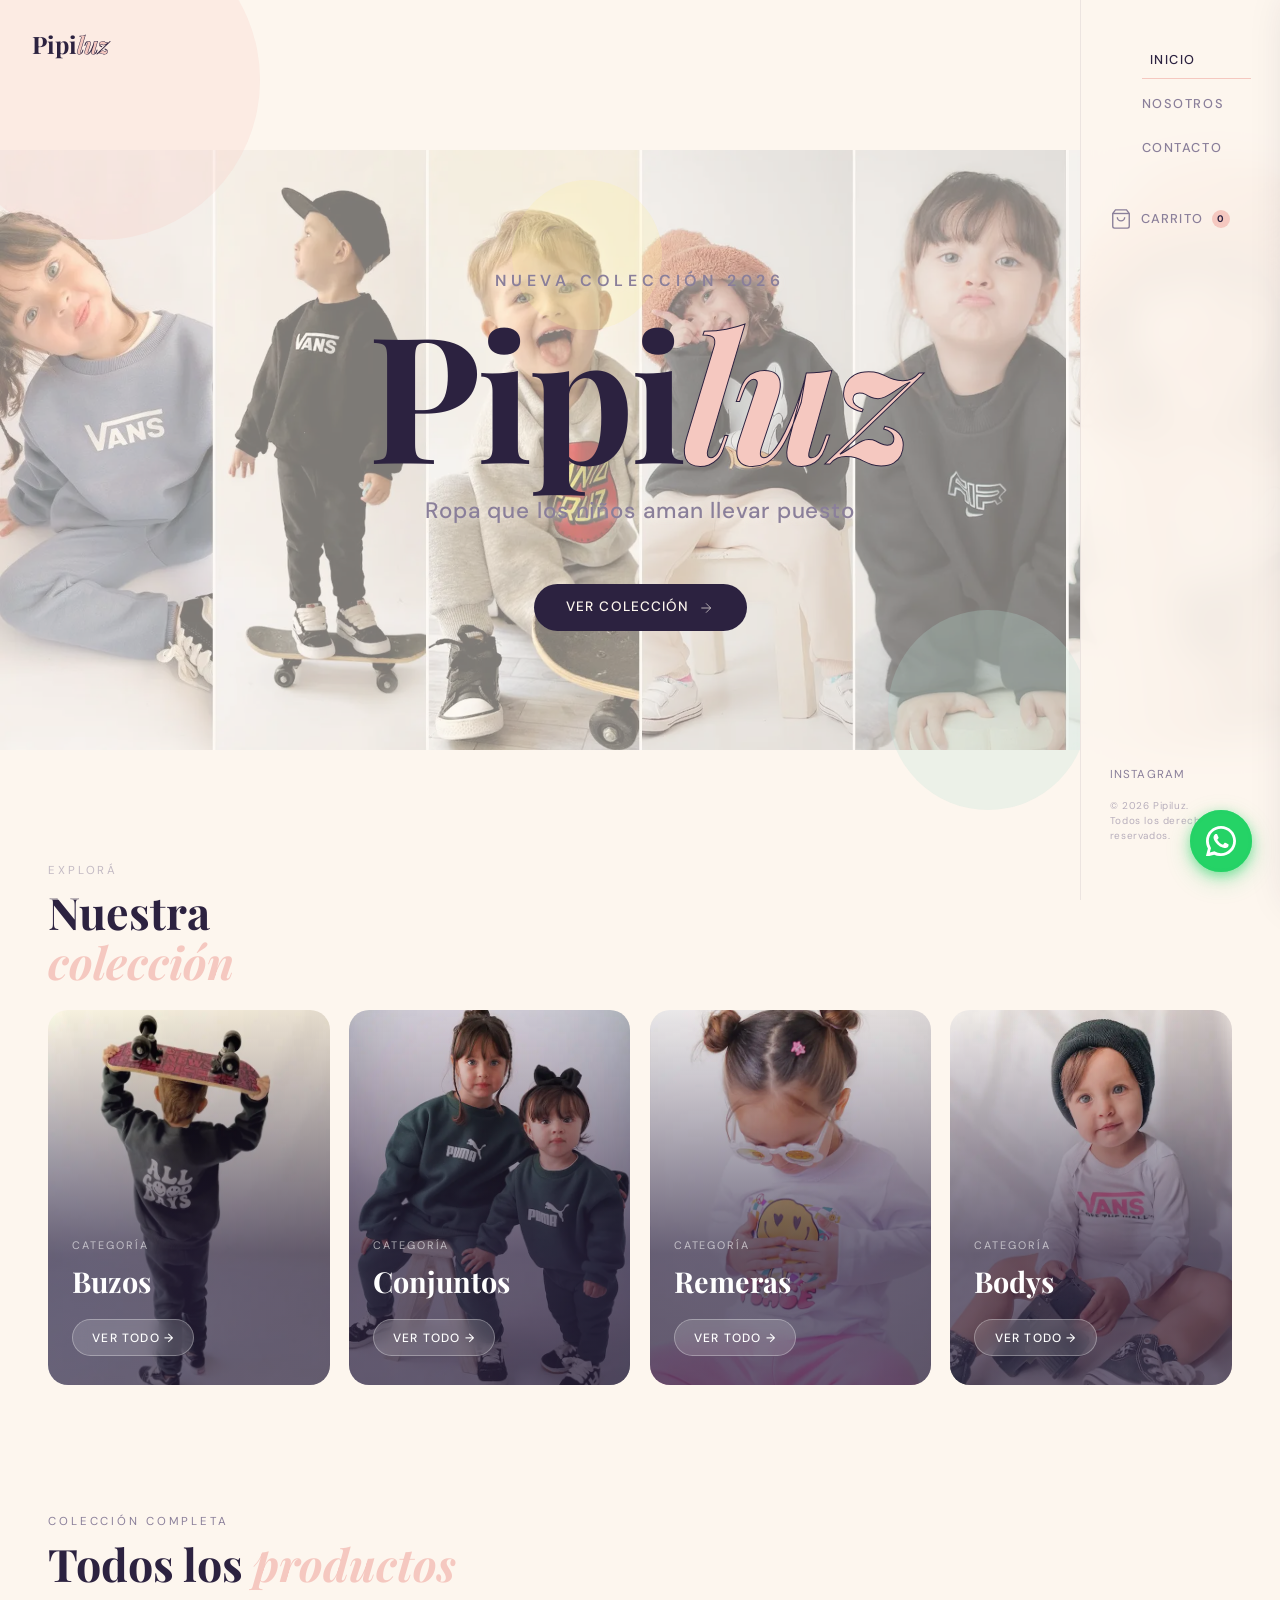
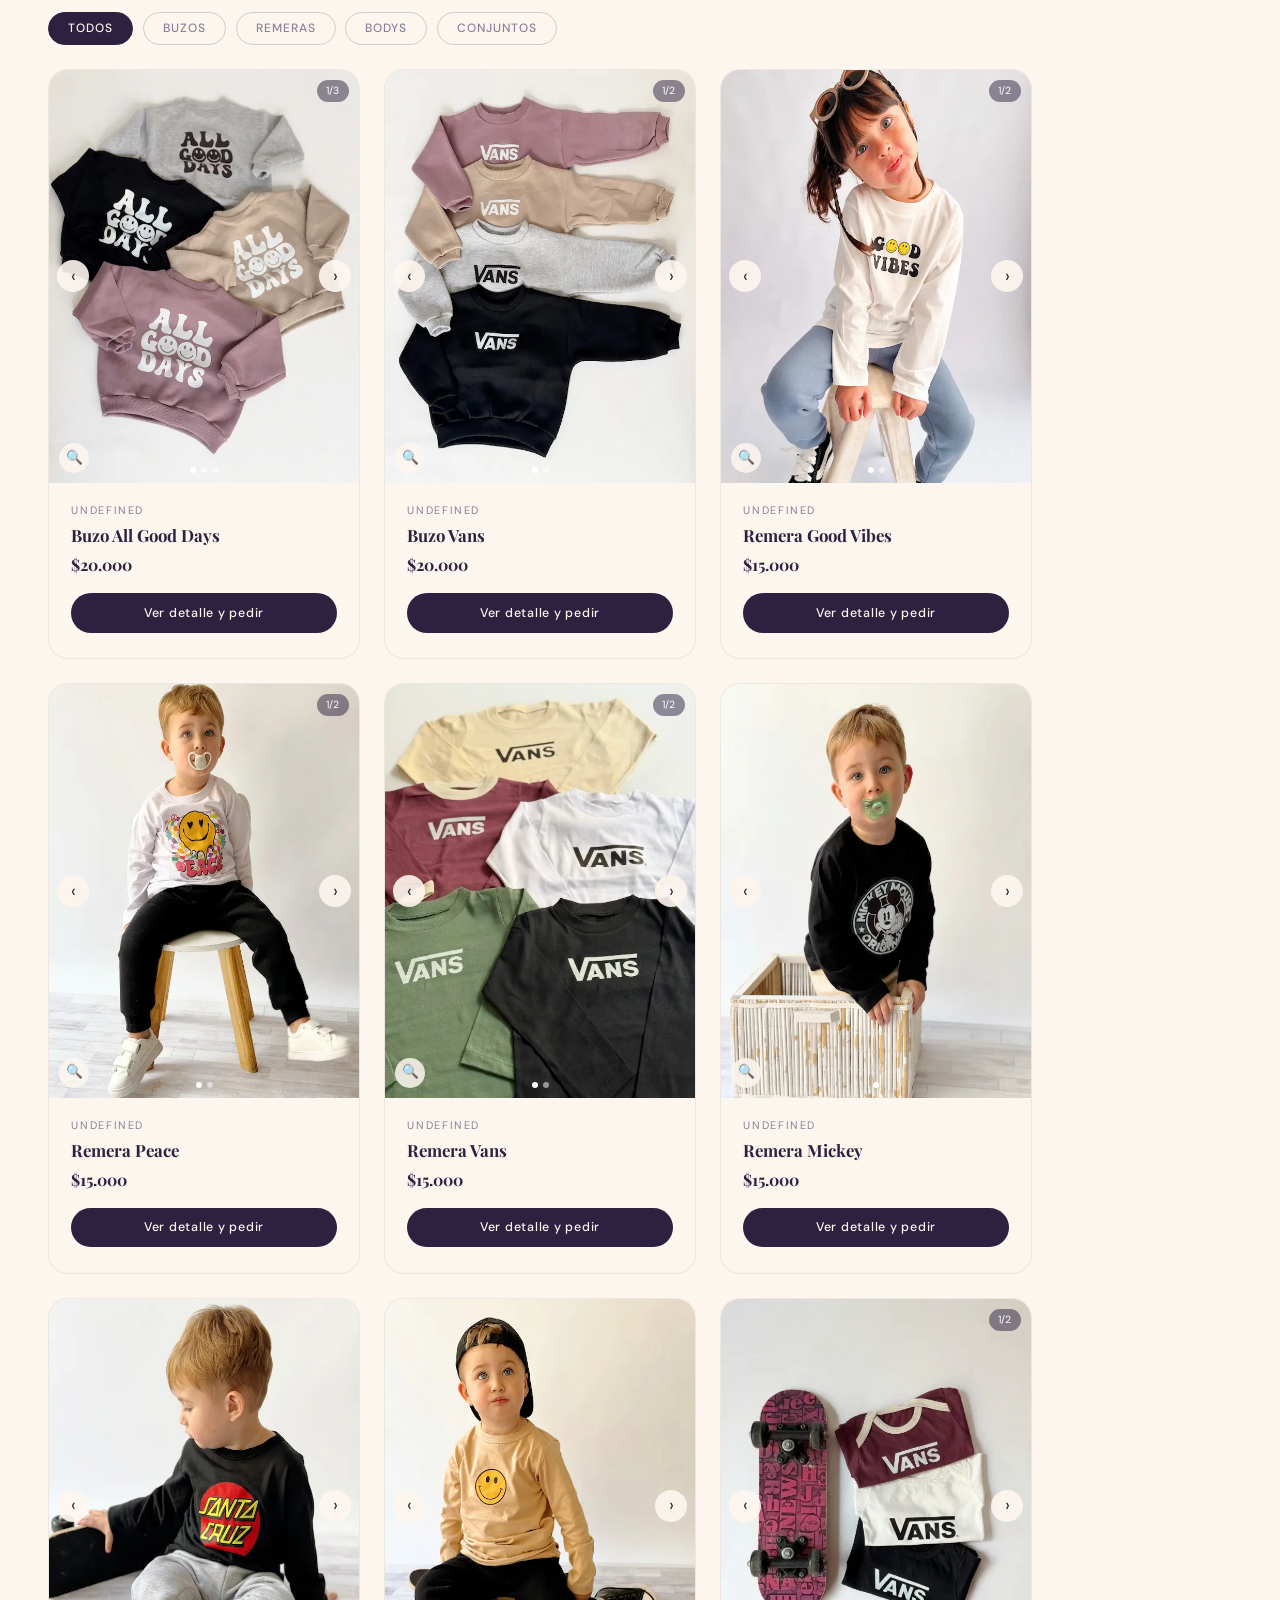
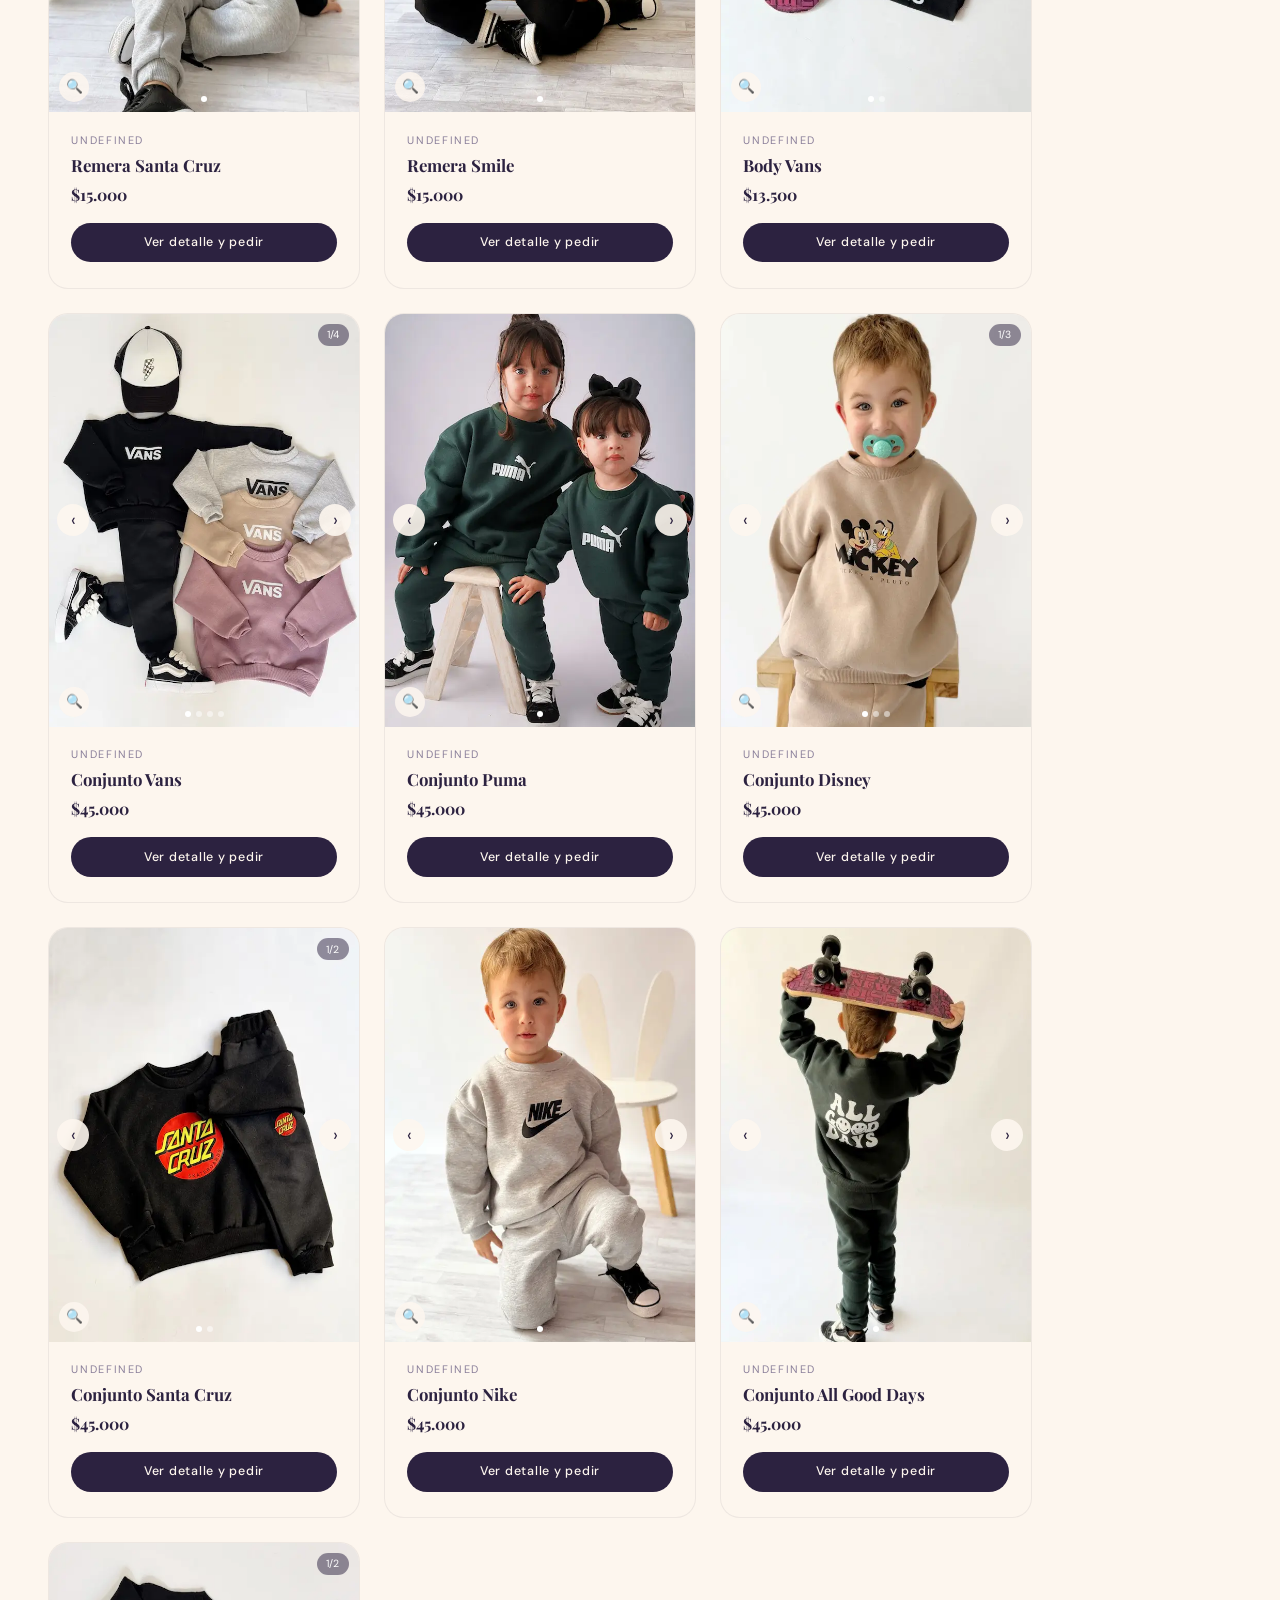
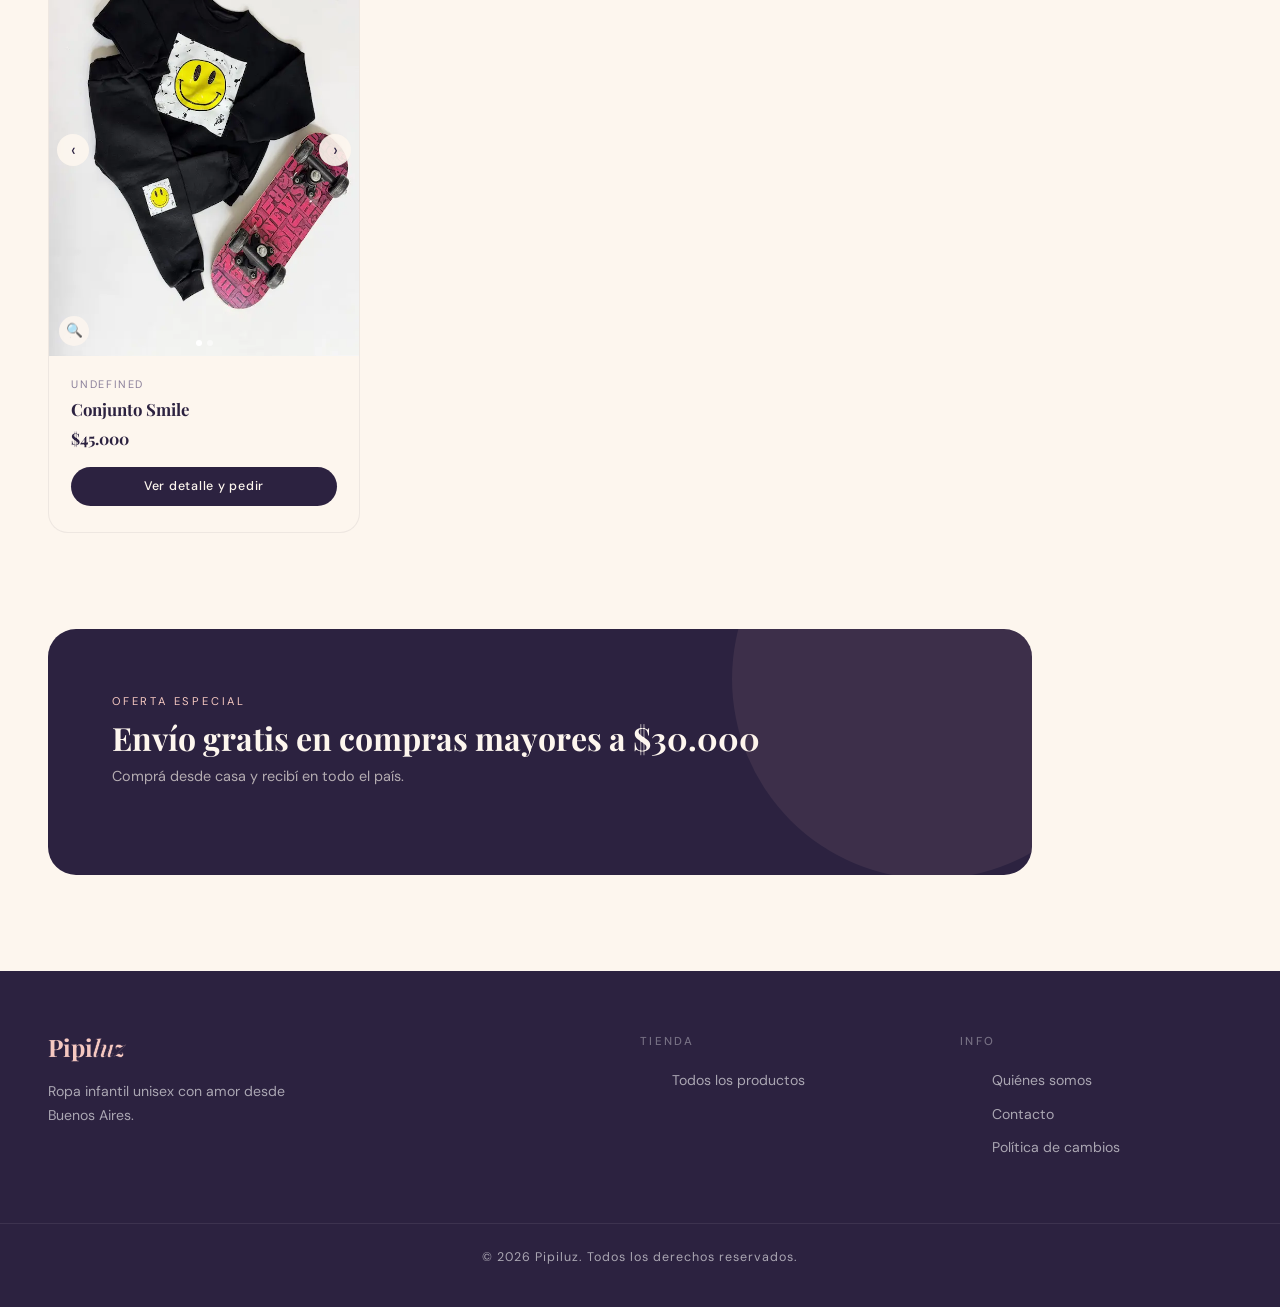
==== commit 4bad3eeb: "Add files via upload" ====
--- a/index.html
+++ b/index.html
@@ -1,651 +1,119 @@
 <!DOCTYPE html>
 <html lang="es">
-
 <head>
   <meta charset="UTF-8" />
   <meta name="viewport" content="width=device-width, initial-scale=1.0" />
   <title>Pipiluz – Ropa Infantil Unisex</title>
   <link rel="preconnect" href="https://fonts.googleapis.com" />
   <link rel="preconnect" href="https://fonts.gstatic.com" crossorigin />
-  <link
-    href="https://fonts.googleapis.com/css2?family=Playfair+Display:ital,wght@0,400;0,700;1,400&family=DM+Sans:wght@300;400;500&display=swap"
-    rel="stylesheet" />
+  <link href="https://fonts.googleapis.com/css2?family=Playfair+Display:ital,wght@0,400;0,700;1,400&family=DM+Sans:wght@300;400;500&display=swap" rel="stylesheet" />
   <link href="https://cdn.jsdelivr.net/npm/bootstrap@5.3.3/dist/css/bootstrap.min.css" rel="stylesheet">
   <link rel="stylesheet" href="css/styles.css" />
   <style>
-    body {
-      padding-right: 0 !important;
-    }
-
-    /* ===== FILTROS ===== */
-    .filtros-wrap {
-      padding: 1.5rem 3rem;
-      display: flex;
-      gap: .6rem;
-      flex-wrap: wrap;
-    }
-
-    .filtro-btn {
-      padding: .4rem 1.2rem;
-      border-radius: 50px;
-      border: 1px solid rgba(44, 34, 64, .2);
-      background: transparent;
-      font-family: 'DM Sans', sans-serif;
-      font-size: .75rem;
-      font-weight: 500;
-      letter-spacing: .08em;
-      text-transform: uppercase;
-      color: var(--soft);
-      cursor: pointer;
-      transition: all var(--trans);
-    }
-
-    .filtro-btn:hover,
-    .filtro-btn.active {
-      background: var(--texto);
-      color: var(--cream);
-      border-color: var(--texto);
-    }
-
-    /* ===== GRID PRODUCTOS ===== */
-    .productos-section {
-      padding: 2rem 3rem 6rem;
-    }
-
-    .productos-section .section__eyebrow {
-      margin-bottom: .5rem;
-    }
-
-    .productos-section .section__title {
-      margin-bottom: 1.5rem;
-    }
-
-    .prod-grid {
-      display: grid;
-      grid-template-columns: repeat(auto-fill, minmax(260px, 1fr));
-      gap: 1.5rem;
-      justify-items: center;
-    }
-
-    /* ===== TARJETA PRODUCTO ===== */
-    .prod-card {
-      background: var(--cream);
-      border-radius: var(--radio);
-      overflow: hidden;
-      border: 1px solid rgba(44, 34, 64, .07);
-      transition: transform var(--trans), box-shadow var(--trans);
-      width: 100%;
-      max-width: 320px;
-    }
-
-    .prod-card:hover {
-      transform: translateY(-4px);
-      box-shadow: 0 20px 50px rgba(44, 34, 64, .1);
-    }
-
-    /* Galería */
-    .prod-galeria {
-      position: relative;
-      aspect-ratio: 3/4;
-      overflow: hidden;
-      background: #f0ebe8;
-      cursor: pointer;
-    }
-
-    .prod-galeria__img {
-      width: 100%;
-      height: 100%;
-      object-fit: cover;
-      transition: opacity .3s ease;
-    }
-
-    .prod-galeria__btn {
-      position: absolute;
-      top: 50%;
-      transform: translateY(-50%);
-      width: 32px;
-      height: 32px;
-      border-radius: 50%;
-      border: none;
-      background: rgba(253, 246, 238, .9);
-      color: var(--texto);
-      font-size: 1.1rem;
-      cursor: pointer;
-      display: flex;
-      align-items: center;
-      justify-content: center;
-      transition: background var(--trans);
-      z-index: 2;
-    }
-
-    .prod-galeria__btn:hover {
-      background: #fff;
-    }
-
-    .prod-galeria__btn--prev {
-      left: 8px;
-    }
-
-    .prod-galeria__btn--next {
-      right: 8px;
-    }
-
-    .prod-galeria__dots {
-      position: absolute;
-      bottom: 10px;
-      left: 0;
-      right: 0;
-      display: flex;
-      justify-content: center;
-      gap: 5px;
-      z-index: 2;
-    }
-
-    .prod-galeria__dot {
-      width: 6px;
-      height: 6px;
-      border-radius: 50%;
-      background: rgba(255, 255, 255, .5);
-      cursor: pointer;
-      transition: background var(--trans);
-      border: none;
-    }
-
-    .prod-galeria__dot.active {
-      background: #fff;
-    }
-
-    .prod-galeria__counter {
-      position: absolute;
-      top: 10px;
-      right: 10px;
-      background: rgba(44, 34, 64, .5);
-      color: #fff;
-      font-size: .65rem;
-      padding: .2rem .6rem;
-      border-radius: 50px;
-      z-index: 2;
-    }
-
-    .prod-galeria__zoom {
-      position: absolute;
-      bottom: 10px;
-      left: 10px;
-      background: rgba(253, 246, 238, .85);
-      border: none;
-      border-radius: 50%;
-      width: 30px;
-      height: 30px;
-      display: flex;
-      align-items: center;
-      justify-content: center;
-      cursor: pointer;
-      font-size: .85rem;
-      z-index: 2;
-      transition: background var(--trans);
-    }
-
-    .prod-galeria__zoom:hover {
-      background: #fff;
-    }
-
-    /* Info */
-    .prod-info {
-      padding: 1.2rem 1.4rem 1.6rem;
-    }
-
-    .prod-cat {
-      font-size: .68rem;
-      letter-spacing: .15em;
-      text-transform: uppercase;
-      color: var(--soft);
-      margin-bottom: .3rem;
-    }
-
-    .prod-nombre {
-      font-family: 'Playfair Display', serif;
-      font-size: 1.05rem;
-      font-weight: 700;
-      margin-bottom: .3rem;
-    }
-
-    .prod-precio {
-      font-family: 'Playfair Display', serif;
-      font-size: 1rem;
-      font-weight: 700;
-      color: var(--texto);
-      margin-bottom: .8rem;
-    }
-
-    .prod-precio span {
-      color: var(--soft);
-      font-size: .8rem;
-      font-family: 'DM Sans', sans-serif;
-    }
-
-    /* Selectores */
-    .prod-selector {
-      margin-bottom: .7rem;
-    }
-
-    .prod-selector__label {
-      font-size: .68rem;
-      letter-spacing: .1em;
-      text-transform: uppercase;
-      color: var(--soft);
-      margin-bottom: .35rem;
-      display: block;
-    }
-
-    .prod-selector__opciones {
-      display: flex;
-      flex-wrap: wrap;
-      gap: .35rem;
-    }
-
-    .opcion-btn {
-      padding: .25rem .7rem;
-      border-radius: 50px;
-      border: 1px solid rgba(44, 34, 64, .2);
-      background: transparent;
-      font-family: 'DM Sans', sans-serif;
-      font-size: .72rem;
-      font-weight: 500;
-      color: var(--soft);
-      cursor: pointer;
-      transition: all var(--trans);
-    }
-
-    .opcion-btn:hover,
-    .opcion-btn.active {
-      background: var(--texto);
-      color: var(--cream);
-      border-color: var(--texto);
-    }
-
-    /* Botones acción */
-    .prod-acciones {
-      display: flex;
-      flex-direction: column;
-      gap: .5rem;
-      margin-top: 1rem;
-    }
-
-    .btn-wssp-prod {
-      display: flex;
-      align-items: center;
-      justify-content: center;
-      gap: .5rem;
-      padding: .65rem;
-      border-radius: 50px;
-      background: #25D366;
-      color: #fff;
-      font-family: 'DM Sans', sans-serif;
-      font-size: .78rem;
-      font-weight: 500;
-      letter-spacing: .06em;
-      border: none;
-      cursor: pointer;
-      transition: background var(--trans), transform var(--trans);
-    }
-
-    .btn-wssp-prod:hover {
-      background: #1ebe5d;
-      transform: translateY(-1px);
-    }
-
-    .btn-carrito-prod {
-      display: flex;
-      align-items: center;
-      justify-content: center;
-      gap: .5rem;
-      padding: .65rem;
-      border-radius: 50px;
-      background: var(--texto);
-      color: var(--cream);
-      font-family: 'DM Sans', sans-serif;
-      font-size: .78rem;
-      font-weight: 500;
-      letter-spacing: .06em;
-      border: none;
-      cursor: pointer;
-      transition: background var(--trans), transform var(--trans);
-    }
-
-    .btn-carrito-prod:hover {
-      background: var(--blush);
-      color: var(--texto);
-      transform: translateY(-1px);
-    }
-
-    /* ===== MODAL ===== */
-    .modal-pip {
-      display: none;
-      position: fixed;
-      inset: 0;
-      background: rgba(44, 34, 64, .5);
-      z-index: 1000;
-      align-items: center;
-      justify-content: center;
-      padding: 1rem;
-    }
-
-    .modal-pip.open {
-      display: flex;
-    }
-
-    .modal-pip__inner {
-      background: var(--cream);
-      border-radius: var(--radio);
-      max-width: 820px;
-      width: 100%;
-      max-height: 90vh;
-      overflow-y: auto;
-      display: grid;
-      grid-template-columns: 1fr 1fr;
-      position: relative;
-    }
-
-    .modal-pip__galeria {
-      position: relative;
-      aspect-ratio: 3/4;
-      overflow: hidden;
-      background: #f0ebe8;
-      border-radius: var(--radio) 0 0 var(--radio);
-    }
-
-    .modal-pip__galeria img {
-      width: 100%;
-      height: 100%;
-      object-fit: cover;
-    }
-
-    .modal-pip__info {
-      padding: 2rem 2rem 1.5rem;
-      display: flex;
-      flex-direction: column;
-      gap: 1rem;
-      overflow-y: auto;
-    }
-
-    .modal-pip__close {
-      position: absolute;
-      top: 1rem;
-      right: 1rem;
-      background: var(--cream);
-      border: none;
-      width: 32px;
-      height: 32px;
-      border-radius: 50%;
-      font-size: 1.1rem;
-      cursor: pointer;
-      display: flex;
-      align-items: center;
-      justify-content: center;
-      z-index: 10;
-      transition: background var(--trans);
-    }
-
-    .modal-pip__close:hover {
-      background: var(--blush);
-    }
-
-    .modal-pip__cat {
-      font-size: .7rem;
-      letter-spacing: .18em;
-      text-transform: uppercase;
-      color: var(--soft);
-    }
-
-    .modal-pip__nombre {
-      font-family: 'Playfair Display', serif;
-      font-size: 1.6rem;
-      font-weight: 700;
-      line-height: 1.1;
-    }
-
-    .modal-pip__precio {
-      font-family: 'Playfair Display', serif;
-      font-size: 1.3rem;
-      font-weight: 700;
-    }
-
-    .modal-pip__thumbs {
-      display: flex;
-      gap: .5rem;
-      flex-wrap: wrap;
-      margin-top: .5rem;
-    }
-
-    .modal-pip__thumb {
-      width: 56px;
-      height: 70px;
-      object-fit: cover;
-      border-radius: 8px;
-      cursor: pointer;
-      border: 2px solid transparent;
-      opacity: .65;
-      transition: all var(--trans);
-    }
-
-    .modal-pip__thumb.active,
-    .modal-pip__thumb:hover {
-      border-color: var(--texto);
-      opacity: 1;
-    }
-
-    /* ===== CARRITO DRAWER ===== */
-    .carrito-overlay {
-      position: fixed;
-      inset: 0;
-      background: rgba(44, 34, 64, .3);
-      z-index: 499;
-      display: none;
-    }
-
-    .carrito-overlay.open {
-      display: block;
-    }
-
-    .carrito-drawer {
-      position: fixed;
-      right: -420px;
-      top: 0;
-      bottom: 0;
-      width: 400px;
-      background: var(--cream);
-      box-shadow: -8px 0 40px rgba(44, 34, 64, .15);
-      z-index: 500;
-      transition: right .35s ease;
-      display: flex;
-      flex-direction: column;
-      padding: 2rem 1.8rem;
-      overflow-y: auto;
-    }
-
-    .carrito-drawer.open {
-      right: 0;
-    }
-
-    .carrito-drawer__header {
-      display: flex;
-      justify-content: space-between;
-      align-items: center;
-      margin-bottom: 1.5rem;
-    }
-
-    .carrito-drawer__title {
-      font-family: 'Playfair Display', serif;
-      font-size: 1.4rem;
-      font-weight: 700;
-    }
-
-    .carrito-drawer__close {
-      background: none;
-      border: none;
-      font-size: 1.5rem;
-      cursor: pointer;
-      color: var(--soft);
-    }
-
-    .carrito-item-pip {
-      display: flex;
-      gap: 1rem;
-      align-items: center;
-      padding: 1rem 0;
-      border-bottom: 1px solid rgba(44, 34, 64, .08);
-    }
-
-    .carrito-item-pip img {
-      width: 60px;
-      height: 75px;
-      object-fit: cover;
-      border-radius: 10px;
-    }
-
-    .carrito-item-pip__info {
-      flex: 1;
-    }
-
-    .carrito-item-pip__nombre {
-      font-family: 'Playfair Display', serif;
-      font-size: .95rem;
-      font-weight: 700;
-    }
-
-    .carrito-item-pip__detalle {
-      font-size: .75rem;
-      color: var(--soft);
-      margin-top: .2rem;
-    }
-
-    .carrito-item-pip__quitar {
-      background: none;
-      border: none;
-      color: var(--soft);
-      cursor: pointer;
-      font-size: 1.1rem;
-      transition: color var(--trans);
-    }
-
-    .carrito-item-pip__quitar:hover {
-      color: #e00;
-    }
-
-    .carrito-drawer__vacio {
-      text-align: center;
-      padding: 3rem 0;
-      color: var(--soft);
-      font-size: .9rem;
-    }
-
-    .carrito-drawer__footer {
-      margin-top: auto;
-      padding-top: 1.5rem;
-    }
-
-    .btn-finalizar {
-      width: 100%;
-      padding: .9rem;
-      border-radius: 50px;
-      background: #25D366;
-      color: #fff;
-      font-family: 'DM Sans', sans-serif;
-      font-size: .85rem;
-      font-weight: 500;
-      letter-spacing: .06em;
-      border: none;
-      cursor: pointer;
-      transition: background var(--trans);
-    }
-
-    .btn-finalizar:hover {
-      background: #1ebe5d;
-    }
-
-    /* Toast */
-    .toast-pip {
-      position: fixed;
-      bottom: 2rem;
-      left: 50%;
-      transform: translateX(-50%) translateY(100px);
-      background: var(--texto);
-      color: var(--cream);
-      padding: .7rem 1.5rem;
-      border-radius: 50px;
-      font-size: .85rem;
-      font-weight: 500;
-      box-shadow: 0 8px 24px rgba(0, 0, 0, .2);
-      transition: transform .3s ease, opacity .3s ease;
-      opacity: 0;
-      z-index: 9998;
-      white-space: nowrap;
-    }
-
-    .toast-pip.show {
-      transform: translateX(-50%) translateY(0);
-      opacity: 1;
-    }
-
-    /* Carrito en sidebar */
-    .sidebar__cart-btn {
-      background: none;
-      border: none;
-      padding: 0;
-      cursor: pointer;
-      display: flex;
-      align-items: center;
-      gap: .6rem;
-      margin-top: 2.5rem;
-      font-size: .8rem;
-      font-weight: 500;
-      letter-spacing: .08em;
-      text-transform: uppercase;
-      color: var(--soft);
-      transition: color var(--trans);
-    }
-
-    .sidebar__cart-btn:hover {
-      color: var(--texto);
-    }
-
-    .sidebar__cart-btn svg {
-      width: 22px;
-      height: 22px;
-      stroke: currentColor;
-      fill: none;
-      stroke-width: 1.5;
-    }
+    body { padding-right: 0 !important; }
+
+    .filtros-wrap { padding: 1.5rem 3rem; display: flex; gap: .6rem; flex-wrap: wrap; }
+    .filtro-btn { padding: .4rem 1.2rem; border-radius: 50px; border: 1px solid rgba(44,34,64,.2); background: transparent; font-family: 'DM Sans', sans-serif; font-size: .75rem; font-weight: 500; letter-spacing: .08em; text-transform: uppercase; color: var(--soft); cursor: pointer; transition: all var(--trans); }
+    .filtro-btn:hover, .filtro-btn.active { background: var(--texto); color: var(--cream); border-color: var(--texto); }
+
+    .productos-section { padding: 2rem 3rem 6rem; }
+    .productos-section .section__eyebrow { margin-bottom: .5rem; }
+    .productos-section .section__title { margin-bottom: 1.5rem; }
+
+    .prod-grid { display: grid; grid-template-columns: repeat(auto-fill, minmax(260px, 1fr)); gap: 1.5rem; justify-items: center; }
+
+    .prod-card { background: var(--cream); border-radius: var(--radio); overflow: hidden; border: 1px solid rgba(44,34,64,.07); transition: transform var(--trans), box-shadow var(--trans); width: 100%; max-width: 320px; }
+    .prod-card:hover { transform: translateY(-4px); box-shadow: 0 20px 50px rgba(44,34,64,.1); }
+
+    .prod-galeria { position: relative; aspect-ratio: 3/4; overflow: hidden; background: #f0ebe8; cursor: pointer; }
+    .prod-galeria__img { width: 100%; height: 100%; object-fit: cover; transition: opacity .3s ease; }
+    .prod-galeria__btn { position: absolute; top: 50%; transform: translateY(-50%); width: 32px; height: 32px; border-radius: 50%; border: none; background: rgba(253,246,238,.9); color: var(--texto); font-size: 1.1rem; cursor: pointer; display: flex; align-items: center; justify-content: center; transition: background var(--trans); z-index: 2; }
+    .prod-galeria__btn:hover { background: #fff; }
+    .prod-galeria__btn--prev { left: 8px; }
+    .prod-galeria__btn--next { right: 8px; }
+    .prod-galeria__dots { position: absolute; bottom: 10px; left: 0; right: 0; display: flex; justify-content: center; gap: 5px; z-index: 2; }
+    .prod-galeria__dot { width: 6px; height: 6px; border-radius: 50%; background: rgba(255,255,255,.5); cursor: pointer; transition: background var(--trans); border: none; }
+    .prod-galeria__dot.active { background: #fff; }
+    .prod-galeria__counter { position: absolute; top: 10px; right: 10px; background: rgba(44,34,64,.5); color: #fff; font-size: .65rem; padding: .2rem .6rem; border-radius: 50px; z-index: 2; }
+    .prod-galeria__zoom { position: absolute; bottom: 10px; left: 10px; background: rgba(253,246,238,.85); border: none; border-radius: 50%; width: 30px; height: 30px; display: flex; align-items: center; justify-content: center; cursor: pointer; font-size: .85rem; z-index: 2; transition: background var(--trans); }
+    .prod-galeria__zoom:hover { background: #fff; }
+
+    .prod-info { padding: 1.2rem 1.4rem 1.6rem; }
+    .prod-cat { font-size: .68rem; letter-spacing: .15em; text-transform: uppercase; color: var(--soft); margin-bottom: .3rem; }
+    .prod-nombre { font-family: 'Playfair Display', serif; font-size: 1.05rem; font-weight: 700; margin-bottom: .3rem; }
+    .prod-precio { font-family: 'Playfair Display', serif; font-size: 1rem; font-weight: 700; color: var(--texto); margin-bottom: .8rem; }
+    .prod-precio span { color: var(--soft); font-size: .8rem; font-family: 'DM Sans', sans-serif; }
+
+    .prod-selector { margin-bottom: .7rem; }
+    .prod-selector__label { font-size: .68rem; letter-spacing: .1em; text-transform: uppercase; color: var(--soft); margin-bottom: .35rem; display: block; }
+    .prod-selector__opciones { display: flex; flex-wrap: wrap; gap: .35rem; }
+    .opcion-btn { padding: .25rem .7rem; border-radius: 50px; border: 1px solid rgba(44,34,64,.2); background: transparent; font-family: 'DM Sans', sans-serif; font-size: .72rem; font-weight: 500; color: var(--soft); cursor: pointer; transition: all var(--trans); }
+    .opcion-btn:hover, .opcion-btn.active { background: var(--texto); color: var(--cream); border-color: var(--texto); }
+
+    .prod-acciones { display: flex; flex-direction: column; gap: .5rem; margin-top: 1rem; }
+    .btn-wssp-prod { display: flex; align-items: center; justify-content: center; gap: .5rem; padding: .65rem; border-radius: 50px; background: #25D366; color: #fff; font-family: 'DM Sans', sans-serif; font-size: .78rem; font-weight: 500; letter-spacing: .06em; border: none; cursor: pointer; transition: background var(--trans), transform var(--trans); }
+    .btn-wssp-prod:hover { background: #1ebe5d; transform: translateY(-1px); }
+    .btn-carrito-prod { display: flex; align-items: center; justify-content: center; gap: .5rem; padding: .65rem; border-radius: 50px; background: var(--texto); color: var(--cream); font-family: 'DM Sans', sans-serif; font-size: .78rem; font-weight: 500; letter-spacing: .06em; border: none; cursor: pointer; transition: background var(--trans), transform var(--trans); }
+    .btn-carrito-prod:hover { background: var(--blush); color: var(--texto); transform: translateY(-1px); }
+
+    .modal-pip { display: none; position: fixed; inset: 0; background: rgba(44,34,64,.5); z-index: 1000; align-items: center; justify-content: center; padding: 1rem; }
+    .modal-pip.open { display: flex; }
+    .modal-pip__inner { background: var(--cream); border-radius: var(--radio); max-width: 820px; width: 100%; max-height: 90vh; overflow-y: auto; display: grid; grid-template-columns: 1fr 1fr; position: relative; }
+    .modal-pip__galeria { position: relative; aspect-ratio: 3/4; overflow: hidden; background: #f0ebe8; border-radius: var(--radio) 0 0 var(--radio); }
+    .modal-pip__galeria img { width: 100%; height: 100%; object-fit: cover; }
+    .modal-pip__info { padding: 2rem 2rem 1.5rem; display: flex; flex-direction: column; gap: 1rem; overflow-y: auto; }
+    .modal-pip__close { position: absolute; top: 1rem; right: 1rem; background: var(--cream); border: none; width: 32px; height: 32px; border-radius: 50%; font-size: 1.1rem; cursor: pointer; display: flex; align-items: center; justify-content: center; z-index: 10; transition: background var(--trans); }
+    .modal-pip__close:hover { background: var(--blush); }
+    .modal-pip__cat { font-size: .7rem; letter-spacing: .18em; text-transform: uppercase; color: var(--soft); }
+    .modal-pip__nombre { font-family: 'Playfair Display', serif; font-size: 1.6rem; font-weight: 700; line-height: 1.1; }
+    .modal-pip__precio { font-family: 'Playfair Display', serif; font-size: 1.3rem; font-weight: 700; }
+    .modal-pip__thumbs { display: flex; gap: .5rem; flex-wrap: wrap; margin-top: .5rem; }
+    .modal-pip__thumb { width: 56px; height: 70px; object-fit: cover; border-radius: 8px; cursor: pointer; border: 2px solid transparent; opacity: .65; transition: all var(--trans); }
+    .modal-pip__thumb.active, .modal-pip__thumb:hover { border-color: var(--texto); opacity: 1; }
+
+    .carrito-overlay { position: fixed; inset: 0; background: rgba(44,34,64,.3); z-index: 499; display: none; }
+    .carrito-overlay.open { display: block; }
+    .carrito-drawer { position: fixed; right: -420px; top: 0; bottom: 0; width: 400px; background: var(--cream); box-shadow: -8px 0 40px rgba(44,34,64,.15); z-index: 500; transition: right .35s ease; display: flex; flex-direction: column; padding: 2rem 1.8rem; overflow-y: auto; }
+    .carrito-drawer.open { right: 0; }
+    .carrito-drawer__header { display: flex; justify-content: space-between; align-items: center; margin-bottom: 1.5rem; }
+    .carrito-drawer__title { font-family: 'Playfair Display', serif; font-size: 1.4rem; font-weight: 700; }
+    .carrito-drawer__close { background: none; border: none; font-size: 1.5rem; cursor: pointer; color: var(--soft); }
+    .carrito-item-pip { display: flex; gap: 1rem; align-items: center; padding: 1rem 0; border-bottom: 1px solid rgba(44,34,64,.08); }
+    .carrito-item-pip img { width: 60px; height: 75px; object-fit: cover; border-radius: 10px; }
+    .carrito-item-pip__info { flex: 1; }
+    .carrito-item-pip__nombre { font-family: 'Playfair Display', serif; font-size: .95rem; font-weight: 700; }
+    .carrito-item-pip__detalle { font-size: .75rem; color: var(--soft); margin-top: .2rem; }
+    .carrito-item-pip__precio { font-family: 'Playfair Display', serif; font-size: .9rem; font-weight: 700; margin-top: .2rem; }
+    .carrito-item-pip__quitar { background: none; border: none; color: var(--soft); cursor: pointer; font-size: 1.1rem; transition: color var(--trans); }
+    .carrito-item-pip__quitar:hover { color: #e00; }
+    .carrito-drawer__vacio { text-align: center; padding: 3rem 0; color: var(--soft); font-size: .9rem; }
+    .carrito-drawer__footer { margin-top: auto; padding-top: 1.5rem; border-top: 1px solid rgba(44,34,64,.08); }
+    .carrito-total-row { display: flex; justify-content: space-between; align-items: center; margin-bottom: .8rem; }
+    .carrito-total-label { font-size: .85rem; color: var(--soft); }
+    .carrito-total-valor { font-family: 'Playfair Display', serif; font-weight: 700; font-size: 1.15rem; }
+    .btn-finalizar { width: 100%; padding: .9rem; border-radius: 50px; background: #25D366; color: #fff; font-family: 'DM Sans', sans-serif; font-size: .85rem; font-weight: 500; letter-spacing: .06em; border: none; cursor: pointer; transition: background var(--trans); }
+    .btn-finalizar:hover { background: #1ebe5d; }
+
+    .sidebar__cart-btn { background: none; border: none; padding: 0; cursor: pointer; display: flex; align-items: center; gap: .6rem; margin-top: 2.5rem; font-size: .8rem; font-weight: 500; letter-spacing: .08em; text-transform: uppercase; color: var(--soft); transition: color var(--trans); }
+    .sidebar__cart-btn:hover { color: var(--texto); }
+    .sidebar__cart-btn svg { width: 22px; height: 22px; stroke: currentColor; fill: none; stroke-width: 1.5; }
+
+    .toast-pip { position: fixed; bottom: 2rem; left: 50%; transform: translateX(-50%) translateY(100px); background: var(--texto); color: var(--cream); padding: .7rem 1.5rem; border-radius: 50px; font-size: .85rem; font-weight: 500; box-shadow: 0 8px 24px rgba(0,0,0,.2); transition: transform .3s ease, opacity .3s ease; opacity: 0; z-index: 9998; white-space: nowrap; }
+    .toast-pip.show { transform: translateX(-50%) translateY(0); opacity: 1; }
 
     @media (max-width: 900px) {
-      .filtros-wrap {
-        padding: 1rem 1.5rem;
-      }
-
-      .productos-section {
-        padding: 2rem 1.5rem 4rem;
-      }
-
-      .modal-pip__inner {
-        grid-template-columns: 1fr;
-      }
-
-      .modal-pip__galeria {
-        border-radius: var(--radio) var(--radio) 0 0;
-        aspect-ratio: 4/3;
-      }
-
-      .carrito-drawer {
-        width: 100%;
-        right: -100%;
-      }
+      .filtros-wrap { padding: 1rem 1.5rem; }
+      .productos-section { padding: 2rem 1.5rem 4rem; }
+      .modal-pip__inner { grid-template-columns: 1fr; }
+      .modal-pip__galeria { border-radius: var(--radio) var(--radio) 0 0; aspect-ratio: 4/3; }
+      .carrito-drawer { width: 100%; right: -100%; }
     }
   </style>
 </head>
 
 <body>
 
-  <!-- ===== SIDEBAR DERECHA ===== -->
+  <!-- SIDEBAR -->
   <aside class="sidebar">
     <div>
       <nav class="sidebar__nav">
@@ -657,25 +125,22 @@
       </nav>
       <button class="sidebar__cart-btn" id="btnAbrirCarrito">
         <svg viewBox="0 0 24 24">
-          <path d="M6 2L3 6v14a2 2 0 002 2h14a2 2 0 002-2V6l-3-4z" />
-          <line x1="3" y1="6" x2="21" y2="6" />
-          <path d="M16 10a4 4 0 01-8 0" />
+          <path d="M6 2L3 6v14a2 2 0 002 2h14a2 2 0 002-2V6l-3-4z"/>
+          <line x1="3" y1="6" x2="21" y2="6"/>
+          <path d="M16 10a4 4 0 01-8 0"/>
         </svg>
         Carrito
         <span class="cart-badge" id="cartBadge">0</span>
       </button>
     </div>
     <div class="sidebar__bottom">
-      <div class="sidebar__socials">
-        <a href="#" aria-label="Instagram">Instagram</a>
-      </div>
+      <div class="sidebar__socials"><a href="#" aria-label="Instagram">Instagram</a></div>
       <p class="sidebar__copy">© 2026 Pipiluz.<br>Todos los derechos reservados.</p>
     </div>
   </aside>
 
-  <!-- Botón hamburguesa -->
-  <button class="navbar-toggler hamburger" type="button" data-bs-toggle="offcanvas" data-bs-target="#menuMobile"
-    aria-controls="menuMobile">
+  <!-- Hamburguesa -->
+  <button class="navbar-toggler hamburger" type="button" data-bs-toggle="offcanvas" data-bs-target="#menuMobile" aria-controls="menuMobile">
     <span class="navbar-toggler-icon"></span>
   </button>
 
@@ -693,14 +158,12 @@
     </div>
   </div>
 
-  <!-- CONTENIDO PRINCIPAL -->
+  <!-- MAIN -->
   <div class="main">
 
-    <!-- ===== HERO ===== -->
+    <!-- HERO -->
     <section class="hero">
-      <div class="hero__bg">
-        <div class="hero__bg"></div>
-      </div>
+      <div class="hero__bg"><div class="hero__bg"></div></div>
       <div class="hero__shapes">
         <div class="shape shape--1"></div>
         <div class="shape shape--2"></div>
@@ -715,15 +178,12 @@
         <p class="hero__slogan">Ropa que los niños aman llevar puesto</p>
         <a href="#productos" class="hero__cta">
           Ver colección
-          <svg viewBox="0 0 24 24">
-            <line x1="5" y1="12" x2="19" y2="12" />
-            <polyline points="12 5 19 12 12 19" />
-          </svg>
+          <svg viewBox="0 0 24 24"><line x1="5" y1="12" x2="19" y2="12"/><polyline points="12 5 19 12 12 19"/></svg>
         </a>
       </div>
     </section>
 
-    <!-- ===== CATEGORÍAS ===== -->
+    <!-- CATEGORÍAS -->
     <section class="categorias">
       <div class="categorias__header">
         <div>
@@ -734,53 +194,31 @@
       <div class="categorias__grid">
         <a href="#productos" class="cat cat--buzos" data-filtro="buzos">
           <div class="cat__img" style="background-image: url('img/allgooddays-skate.webp')"></div>
-          <div class="cat__placeholder"></div>
-          <div class="cat__overlay"></div>
-          <div class="cat__info">
-            <p class="cat__tag">Categoría</p>
-            <p class="cat__nombre">Buzos</p>
-            <span class="cat__btn">Ver todo →</span>
-          </div>
+          <div class="cat__placeholder"></div><div class="cat__overlay"></div>
+          <div class="cat__info"><p class="cat__tag">Categoría</p><p class="cat__nombre">Buzos</p><span class="cat__btn">Ver todo →</span></div>
         </a>
         <a href="#productos" class="cat cat--conjuntos" data-filtro="conjuntos">
-          <div class="cat__img" style="background-image: url('img/conjunto-puma-verde-600x900.webp')"></div>
-          <div class="cat__placeholder"></div>
-          <div class="cat__overlay"></div>
-          <div class="cat__info">
-            <p class="cat__tag">Categoría</p>
-            <p class="cat__nombre">Conjuntos</p>
-            <span class="cat__btn">Ver todo →</span>
-          </div>
+          <div class="cat__img" style="background-image: url('img/conjunto-puma-verde.webp')"></div>
+          <div class="cat__placeholder"></div><div class="cat__overlay"></div>
+          <div class="cat__info"><p class="cat__tag">Categoría</p><p class="cat__nombre">Conjuntos</p><span class="cat__btn">Ver todo →</span></div>
         </a>
         <a href="#productos" class="cat cat--remeras" data-filtro="remeras">
           <div class="cat__img" style="background-image: url('img/reme-peace-bb.webp')"></div>
-          <div class="cat__placeholder"></div>
-          <div class="cat__overlay"></div>
-          <div class="cat__info">
-            <p class="cat__tag">Categoría</p>
-            <p class="cat__nombre">Remeras</p>
-            <span class="cat__btn">Ver todo →</span>
-          </div>
+          <div class="cat__placeholder"></div><div class="cat__overlay"></div>
+          <div class="cat__info"><p class="cat__tag">Categoría</p><p class="cat__nombre">Remeras</p><span class="cat__btn">Ver todo →</span></div>
         </a>
         <a href="#productos" class="cat cat--bodys" data-filtro="bodys">
           <div class="cat__img" style="background-image: url('img/body-vansa-ros.webp')"></div>
-          <div class="cat__placeholder"></div>
-          <div class="cat__overlay"></div>
-          <div class="cat__info">
-            <p class="cat__tag">Categoría</p>
-            <p class="cat__nombre">Bodys</p>
-            <span class="cat__btn">Ver todo →</span>
-          </div>
+          <div class="cat__placeholder"></div><div class="cat__overlay"></div>
+          <div class="cat__info"><p class="cat__tag">Categoría</p><p class="cat__nombre">Bodys</p><span class="cat__btn">Ver todo →</span></div>
         </a>
       </div>
     </section>
 
-    <!-- ===== PRODUCTOS ===== -->
+    <!-- PRODUCTOS -->
     <section class="productos-section" id="productos">
       <p class="section__eyebrow">Colección completa</p>
       <h2 class="section__title">Todos los <em>productos</em></h2>
-
-      <!-- Filtros -->
       <div class="filtros-wrap" style="padding: 0 0 1.5rem 0;">
         <button class="filtro-btn active" data-cat="todos">Todos</button>
         <button class="filtro-btn" data-cat="buzos">Buzos</button>
@@ -788,12 +226,10 @@
         <button class="filtro-btn" data-cat="bodys">Bodys</button>
         <button class="filtro-btn" data-cat="conjuntos">Conjuntos</button>
       </div>
-
-      <!-- Grid -->
       <div class="prod-grid" id="prodGrid"></div>
     </section>
 
-    <!-- ===== BANNER PROMO ===== -->
+    <!-- PROMO -->
     <div class="promo">
       <div>
         <p class="promo__eyebrow">Oferta especial</p>
@@ -803,7 +239,7 @@
       <div class="promo__deco"></div>
     </div>
 
-    <!-- ===== FOOTER ===== -->
+    <!-- FOOTER -->
     <footer class="footer">
       <div class="footer__inner">
         <div class="footer__brand">
@@ -814,9 +250,7 @@
         </div>
         <div class="footer__col">
           <h4>Tienda</h4>
-          <ul>
-            <li><a href="#productos">Todos los productos</a></li>
-          </ul>
+          <ul><li><a href="#productos">Todos los productos</a></li></ul>
         </div>
         <div class="footer__col">
           <h4>Info</h4>
@@ -827,9 +261,7 @@
           </ul>
         </div>
       </div>
-      <div class="footer__copy">
-        <p>© 2026 Pipiluz. Todos los derechos reservados.</p>
-      </div>
+      <div class="footer__copy"><p>© 2026 Pipiluz. Todos los derechos reservados.</p></div>
     </footer>
 
   </div><!-- /main -->
@@ -843,15 +275,15 @@
     </div>
     <div id="carritoItems"></div>
     <div class="carrito-drawer__footer" id="carritoFooter" style="display:none">
-      <div style="display:flex;justify-content:space-between;align-items:center;margin-bottom:.8rem;">
-        <span style="font-size:.85rem;color:var(--soft);">Total</span>
-        <span style="font-family:'Playfair Display',serif;font-weight:700;font-size:1.1rem;" id="carritoTotal">$0</span>
+      <div class="carrito-total-row">
+        <span class="carrito-total-label">Total</span>
+        <span class="carrito-total-valor" id="carritoTotal">$0</span>
       </div>
       <button class="btn-finalizar" id="btnFinalizar">💬 Enviar pedido por WhatsApp</button>
     </div>
   </div>
 
-  <!-- MODAL PRODUCTO -->
+  <!-- MODAL -->
   <div class="modal-pip" id="modalPip">
     <div class="modal-pip__inner">
       <button class="modal-pip__close" id="modalClose">✕</button>
@@ -864,190 +296,33 @@
 
   <!-- WhatsApp flotante -->
   <a href="https://wa.me/5491165948438?text=Hola!%20Visit%C3%A9%20la%20tienda%20y%20me%20interesa%20realizar%20un%20pedido%20%F0%9F%9B%8D%EF%B8%8F"
-    class="whatsapp-float" target="_blank" rel="noopener noreferrer" aria-label="Contactar por WhatsApp">
+     class="whatsapp-float" target="_blank" rel="noopener noreferrer" aria-label="Contactar por WhatsApp">
     <span class="whatsapp-tooltip">¿Consultas? Escribinos</span>
     <svg xmlns="http://www.w3.org/2000/svg" viewBox="0 0 24 24" width="30" height="30" fill="white">
-      <path
-        d="M17.472 14.382c-.297-.149-1.758-.867-2.03-.967-.273-.099-.471-.148-.67.15-.197.297-.767.966-.94 1.164-.173.199-.347.223-.644.075-.297-.15-1.255-.463-2.39-1.475-.883-.788-1.48-1.761-1.653-2.059-.173-.297-.018-.458.13-.606.134-.133.298-.347.446-.52.149-.174.198-.298.298-.497.099-.198.05-.371-.025-.52-.075-.149-.669-1.612-.916-2.207-.242-.579-.487-.5-.669-.51-.173-.008-.371-.01-.57-.01-.198 0-.52.074-.792.372-.272.297-1.04 1.016-1.04 2.479 0 1.462 1.065 2.875 1.213 3.074.149.198 2.096 3.2 5.077 4.487.709.306 1.262.489 1.694.625.712.227 1.36.195 1.871.118.571-.085 1.758-.719 2.006-1.413.248-.694.248-1.289.173-1.413-.074-.124-.272-.198-.57-.347z" />
-      <path
-        d="M12 0C5.373 0 0 5.373 0 12c0 2.124.558 4.17 1.535 5.943L.057 23.526a.75.75 0 0 0 .917.917l5.584-1.478A11.944 11.944 0 0 0 12 24c6.627 0 12-5.373 12-12S18.627 0 12 0zm0 21.75a9.694 9.694 0 0 1-4.943-1.353l-.355-.211-3.664.968.983-3.595-.232-.371A9.699 9.699 0 0 1 2.25 12C2.25 6.615 6.615 2.25 12 2.25S21.75 6.615 21.75 12 17.385 21.75 12 21.75z" />
+      <path d="M17.472 14.382c-.297-.149-1.758-.867-2.03-.967-.273-.099-.471-.148-.67.15-.197.297-.767.966-.94 1.164-.173.199-.347.223-.644.075-.297-.15-1.255-.463-2.39-1.475-.883-.788-1.48-1.761-1.653-2.059-.173-.297-.018-.458.13-.606.134-.133.298-.347.446-.52.149-.174.198-.298.298-.497.099-.198.05-.371-.025-.52-.075-.149-.669-1.612-.916-2.207-.242-.579-.487-.5-.669-.51-.173-.008-.371-.01-.57-.01-.198 0-.52.074-.792.372-.272.297-1.04 1.016-1.04 2.479 0 1.462 1.065 2.875 1.213 3.074.149.198 2.096 3.2 5.077 4.487.709.306 1.262.489 1.694.625.712.227 1.36.195 1.871.118.571-.085 1.758-.719 2.006-1.413.248-.694.248-1.289.173-1.413-.074-.124-.272-.198-.57-.347z"/>
+      <path d="M12 0C5.373 0 0 5.373 0 12c0 2.124.558 4.17 1.535 5.943L.057 23.526a.75.75 0 0 0 .917.917l5.584-1.478A11.944 11.944 0 0 0 12 24c6.627 0 12-5.373 12-12S18.627 0 12 0zm0 21.75a9.694 9.694 0 0 1-4.943-1.353l-.355-.211-3.664.968.983-3.595-.232-.371A9.699 9.699 0 0 1 2.25 12C2.25 6.615 6.615 2.25 12 2.25S21.75 6.615 21.75 12 17.385 21.75 12 21.75z"/>
     </svg>
   </a>
 
-  <!-- Toast -->
   <div class="toast-pip" id="toastPip"></div>
 
- <script>
-  constcarrito = JSON.parse(localStorage.getItem("pip_carrito")) || [];
-  const contenido = document.getElementById("carritoContenido");
-
-  if (!carrito.length) {
-    contenido.innerHTML = `
-      <div style="text-align:center;padding:4rem;color:#8A7F9A;">
-        <div style="font-size:5rem;margin-bottom:1rem">🛍️</div>
-        <h2 style="font-family:'Playfair Display',serif;margin-bottom:.5rem">Tu carrito está vacío</h2>
-        <a href="index.html" style="display:inline-block;margin-top:1rem;padding:.8rem 2rem;background:#2C2240;color:#FDF6EE;border-radius:50px;font-size:.85rem;">Volver a la tienda</a>
-      </div>`;
-  } else {
-    const total = carrito.reduce((s, i) => s + (i.precio || 0), 0);
-    contenido.innerHTML = `
-      <div style="display:flex;flex-direction:column;gap:1rem;max-width:600px;">
-        ${carrito.map(i => `
-          <div style="display:flex;gap:1rem;align-items:center;padding:1rem;border:1px solid rgba(44,34,64,.08);border-radius:16px;background:#fff;">
-            <img src="${i.img}" style="width:60px;height:75px;object-fit:cover;border-radius:10px;">
-            <div style="flex:1;">
-              <p style="font-family:'Playfair Display',serif;font-weight:700;">${i.nombre}</p>
-              <p style="font-size:.8rem;color:#8A7F9A;margin-top:.2rem;">Color: ${i.color}${i.estampa ? ` · Estampa: ${i.estampa}` : ""} · Talle: ${i.talle}</p>
-              <p style="font-family:'Playfair Display',serif;font-weight:700;margin-top:.3rem;">$${(i.precio||0).toLocaleString("es-AR")}</p>
-            </div>
-          </div>`).join("")}
-        <div style="display:flex;justify-content:space-between;padding:1rem 0;border-top:1px solid rgba(44,34,64,.1);margin-top:.5rem;">
-          <span style="font-size:.85rem;color:#8A7F9A;">Total</span>
-          <span style="font-family:'Playfair Display',serif;font-weight:700;font-size:1.2rem;">$${total.toLocaleString("es-AR")}</span>
-        </div>
-        <a href="https://wa.me/5491165948438?text=${encodeURIComponent("Hola! Quiero hacer este pedido:\n" + carrito.map(i => `- ${i.nombre} · Color: ${i.color}${i.estampa ? ` · Estampa: ${i.estampa}` : ""} · Talle: ${i.talle} · $${(i.precio||0).toLocaleString("es-AR")}`).join("\n") + `\nTotal: $${total.toLocaleString("es-AR")}`)}"
-           target="_blank"
-           style="display:flex;align-items:center;justify-content:center;gap:.5rem;padding:.9rem;border-radius:50px;background:#25D366;color:#fff;font-size:.85rem;font-weight:500;text-decoration:none;">
-          💬 Enviar pedido por WhatsApp
-        </a>
-      </div>`;
-  }
-</script>
+  <script src="https://cdn.jsdelivr.net/npm/bootstrap@5.3.3/dist/js/bootstrap.bundle.min.js"></script>
   <script>
     // =============================================
-    // PRODUCTOS — editá "precio" cuando lo definas
-    // =============================================
-    const PRODUCTOS = [
-      {
-        id: 1, cat: "buzos",
-        nombre: "Buzo All Good Days",
-        precio: 20000, // ← completar
-        imagenes: ["img/buzos-allgoodvibes-colores.webp", "img/allgooddays-skate.webp", "img/buzo-allgooddays.webp"],
-        colores: ["Negro", "Celeste", "Beige", "Gris"],
-        talles: [{ t: "T1", d: "12 a 18 meses" }, { t: "T2", d: "2 a 3 años" }, { t: "T3", d: "3 a 4 años" }, { t: "T4", d: "4 a 5 años" }]
-      },
-      {
-        id: 2, cat: "buzos",
-        nombre: "Buzo Vans",
-        precio: 20000, // ← completar
-        imagenes: ["img/buzosvans.webp", "img/vans-beige.webp"],
-        colores: ["Negro", "Celeste", "Beige", "Gris"],
-        talles: [{ t: "T1", d: "12 a 18 meses" }, { t: "T2", d: "2 a 3 años" }, { t: "T3", d: "3 a 4 años" }, { t: "T4", d: "4 a 5 años" }]
-      },
-      {
-        id: 3, cat: "remeras",
-        nombre: "Remera Good Vibes",
-        precio: 15000, // ← completar
-        imagenes: ["img/reme-goodvibes-blanca.webp", "img/reme-goodvibes-unisx.webp"],
-        colores: ["Blanca", "Negra", "Verde", "Beige", "Bordo"],
-        talles: [{ t: "T1", d: "10 a 18 meses" }, { t: "T2", d: "2 a 3 años" }, { t: "T3", d: "3 a 4 años" }, { t: "T4", d: "4 a 5 años" }]
-      },
-      {
-        id: 4, cat: "remeras",
-        nombre: "Remera Peace",
-        precio: 15000, // ← completar
-        imagenes: ["img/reme-peace-unisex.webp", "img/reme-peace-blanca.webp"],
-        colores: ["Blanca", "Negra", "Verde", "Beige", "Bordo"],
-        talles: [{ t: "T1", d: "10 a 18 meses" }, { t: "T2", d: "2 a 3 años" }, { t: "T3", d: "3 a 4 años" }, { t: "T4", d: "4 a 5 años" }]
-      },
-      {
-        id: 5, cat: "remeras",
-        nombre: "Remera Vans",
-        precio: 15000, // ← completar
-        imagenes: ["img/reme-vans-colores.webp"],
-        colores: ["Blanca", "Negra", "Verde", "Bordo", "Beige"],
-        talles: [{ t: "T1", d: "10 a 18 meses" }, { t: "T2", d: "2 a 3 años" }, { t: "T3", d: "3 a 4 años" }, { t: "T4", d: "4 a 5 años" }]
-      },
-      {
-        id: 6, cat: "remeras",
-        nombre: "Remera Mickey",
-        precio: 15000, // ← completar
-        imagenes: ["img/reme-mickey.webp"],
-        colores: ["Blanca", "Negra", "Verde"],
-        talles: [{ t: "T1", d: "10 a 18 meses" }, { t: "T2", d: "2 a 3 años" }, { t: "T3", d: "3 a 4 años" }, { t: "T4", d: "4 a 5 años" }]
-      },
-      {
-        id: 7, cat: "remeras",
-        nombre: "Remera Santa Cruz",
-        precio: 15000, // ← completar
-        imagenes: ["img/reme-santacruz.webp"],
-        colores: ["Blanca", "Negra"],
-        talles: [{ t: "T1", d: "10 a 18 meses" }, { t: "T2", d: "2 a 3 años" }, { t: "T3", d: "3 a 4 años" }, { t: "T4", d: "4 a 5 años" }]
-      },
-      {
-        id: 8, cat: "remeras",
-        nombre: "Remera Smile",
-        precio: 15000, // ← completar
-        imagenes: ["img/reme-smile.webp"],
-        colores: ["Blanca", "Negra", "Beige"],
-        talles: [{ t: "T1", d: "10 a 18 meses" }, { t: "T2", d: "2 a 3 años" }, { t: "T3", d: "3 a 4 años" }, { t: "T4", d: "4 a 5 años" }]
-      },
-      {
-        id: 9, cat: "bodys",
-        nombre: "Body Vans",
-        precio: 13500, // ← completar
-        imagenes: ["img/bodys-combos.webp", "img/body-vansa-ros.webp"],
-        colores: ["Bordo", "Blanco", "Negro", "Beige"],
-        talles: [{ t: "T1", d: "2 a 5 meses" }, { t: "T2", d: "6 a 9 meses" }, { t: "T3", d: "10 a 18 meses" }, { t: "T4", d: "18 a 24 meses" }, { t: "T5", d: "24 a 36 meses" }]
-      },
-      {
-        id: 10, cat: "conjuntos",
-        nombre: "Conjunto Vans",
-        precio: 45000, // ← completar
-        imagenes: ["img/conjunto-vans-colores.webp", "img/conjunto-buzo-vans-negro.webp", "img/vans-conjunto-skate.webp", "img/vans-celeste-.webp"],
-        colores: ["Negro", "Lila", "Celeste", "Beige", "Gris"],
-        talles: [{ t: "T1", d: "12 a 18 meses" }, { t: "T2", d: "2 a 3 años" }, { t: "T3", d: "3 a 4 años" }, { t: "T4", d: "4 a 5 años" }]
-      },
-      {
-        id: 11, cat: "conjuntos",
-        nombre: "Conjunto Puma",
-        precio: 45000, // ← completar
-        imagenes: ["img/conjunto-puma-verde-600x900.webp"],
-        colores: ["Negro", "Verde", "Lila", "Celeste", "Beige", "Gris"],
-        talles: [{ t: "T1", d: "12 a 18 meses" }, { t: "T2", d: "2 a 3 años" }, { t: "T3", d: "3 a 4 años" }, { t: "T4", d: "4 a 5 años" }]
-      },
-      {
-        id: 12, cat: "conjuntos",
-        nombre: "Conjunto Disney",
-        precio: 45000, // ← completar
-        imagenes: ["img/conjunto-mickey.webp", "img/conj-disney.webp", "img/conj-daisy.webp"],
-        colores: ["Negro", "Verde", "Lila", "Celeste", "Beige", "Gris"],
-        estampas: ["Mickey", "Disney", "Daisy"],
-        talles: [{ t: "T1", d: "12 a 18 meses" }, { t: "T2", d: "2 a 3 años" }, { t: "T3", d: "3 a 4 años" }, { t: "T4", d: "4 a 5 años" }]
-      },
-      {
-        id: 13, cat: "conjuntos",
-        nombre: "Conjunto Santa Cruz",
-        precio: 45000, // ← completar
-        imagenes: ["img/conjunto-santa-cruz.webp", "img/conjunto-santacruz.webp"],
-        colores: ["Negro", "Verde", "Lila", "Celeste", "Beige", "Gris"],
-        talles: [{ t: "T1", d: "12 a 18 meses" }, { t: "T2", d: "2 a 3 años" }, { t: "T3", d: "3 a 4 años" }, { t: "T4", d: "4 a 5 años" }]
-      },
-      {
-        id: 14, cat: "conjuntos",
-        nombre: "Conjunto Nike",
-        precio: 45000, // ← completar
-        imagenes: ["img/conjunto-nike-gris.webp"],
-        colores: ["Negro", "Verde", "Lila", "Celeste", "Beige", "Gris"],
-        talles: [{ t: "T1", d: "12 a 18 meses" }, { t: "T2", d: "2 a 3 años" }, { t: "T3", d: "3 a 4 años" }, { t: "T4", d: "4 a 5 años" }]
-      },
-      {
-        id: 15, cat: "conjuntos",
-        nombre: "Conjunto All Good Days",
-        precio: 45000, // ← completar
-        imagenes: ["img/allgooddays-skate.webp"],
-        colores: ["Negro", "Verde", "Lila", "Celeste", "Beige", "Gris"],
-        talles: [{ t: "T1", d: "12 a 18 meses" }, { t: "T2", d: "2 a 3 años" }, { t: "T3", d: "3 a 4 años" }, { t: "T4", d: "4 a 5 años" }]
-      },
-      {
-        id: 16, cat: "conjuntos",
-        nombre: "Conjunto Smile",
-        precio: 45000, // ← completar
-        imagenes: ["img/conjunto-smile.webp", "img/conjunto-smile-.webp"],
-        colores: ["Negro", "Verde", "Lila", "Celeste", "Beige", "Gris"],
-        talles: [{ t: "T1", d: "12 a 18 meses" }, { t: "T2", d: "2 a 3 años" }, { t: "T3", d: "3 a 4 años" }, { t: "T4", d: "4 a 5 años" }]
-      }
-    ];
+    // PRODUCTOS
+    // =============================================
+   let PRODUCTOS = [];
+
+fetch("data/productos.json")
+  .then(response => response.json())
+  .then(data => {
+    PRODUCTOS = data.productos;
+    renderProductos(PRODUCTOS);
+    actualizarBadge();
+  })
+  .catch(error => {
+    console.error("Error al cargar productos:", error);
+  });
 
     // =============================================
     // CARRITO
@@ -1085,7 +360,7 @@
       function update() {
         imgEl.src = producto.imagenes[idx];
         dots.forEach((d, i) => d.classList.toggle("active", i === idx));
-        if (counter) counter.textContent = `${idx + 1}/${producto.imagenes.length}`;
+        if (counter) counter.textContent = `${idx+1}/${producto.imagenes.length}`;
       }
 
       card.querySelector(".prod-galeria__btn--prev").addEventListener("click", e => {
@@ -1121,45 +396,42 @@
         : "Consultá el precio";
 
       const thumbsHTML = producto.imagenes.length > 1
-        ? `<div class="modal-pip__thumbs">
-          ${producto.imagenes.map((src, i) =>
-          `<img class="modal-pip__thumb${i === 0 ? ' active' : ''}" src="${src}" data-i="${i}" alt="foto ${i + 1}">`
-        ).join("")}
-        </div>` : "";
+        ? `<div class="modal-pip__thumbs">${producto.imagenes.map((src, i) =>
+            `<img class="modal-pip__thumb${i===0?' active':''}" src="${src}" data-i="${i}" alt="foto ${i+1}">`
+          ).join("")}</div>` : "";
 
       const estampaHTML = tieneEstampas
         ? `<div class="prod-selector">
-          <span class="prod-selector__label">Estampa</span>
-          <div class="prod-selector__opciones" data-tipo="estampa">
-            ${producto.estampas.map(e => `<button class="opcion-btn" data-valor="${e}">${e}</button>`).join("")}
+            <span class="prod-selector__label">Estampa</span>
+            <div class="prod-selector__opciones" data-tipo="estampa">
+              ${producto.estampas.map(e => `<button class="opcion-btn" data-valor="${e}">${e}</button>`).join("")}
+            </div>
+          </div>` : "";
+
+      modalInfo.innerHTML = `
+        <p class="modal-pip__cat">${producto.cat}</p>
+        <p class="modal-pip__nombre">${producto.nombre}</p>
+        <p class="modal-pip__precio">${precioTexto}</p>
+        ${thumbsHTML}
+        <div class="prod-selector">
+          <span class="prod-selector__label">Color</span>
+          <div class="prod-selector__opciones" data-tipo="color">
+            ${producto.colores.map(c => `<button class="opcion-btn" data-valor="${c}">${c}</button>`).join("")}
           </div>
-        </div>` : "";
-
-      modalInfo.innerHTML = `
-      <p class="modal-pip__cat">${producto.cat}</p>
-      <p class="modal-pip__nombre">${producto.nombre}</p>
-      <p class="modal-pip__precio">${precioTexto}</p>
-      ${thumbsHTML}
-      <div class="prod-selector">
-        <span class="prod-selector__label">Color</span>
-        <div class="prod-selector__opciones" data-tipo="color">
-          ${producto.colores.map(c => `<button class="opcion-btn" data-valor="${c}">${c}</button>`).join("")}
-        </div>
-      </div>
-      ${estampaHTML}
-      <div class="prod-selector">
-        <span class="prod-selector__label">Talle</span>
-        <div class="prod-selector__opciones" data-tipo="talle">
-          ${producto.talles.map(t => `<button class="opcion-btn" data-valor="${t.t}" title="${t.d}">${t.t}<span style="display:block;font-size:.6rem;opacity:.6">${t.d}</span></button>`).join("")}
-        </div>
-      </div>
-      <div class="prod-acciones">
-        <button class="btn-wssp-prod" id="modalBtnWssp">💬 Pedir por WhatsApp</button>
-        <button class="btn-carrito-prod" id="modalBtnCarrito">+ Agregar al carrito</button>
-      </div>
-    `;
-
-      // Miniaturas
+        </div>
+        ${estampaHTML}
+        <div class="prod-selector">
+          <span class="prod-selector__label">Talle</span>
+          <div class="prod-selector__opciones" data-tipo="talle">
+            ${producto.talles.map(t => `<button class="opcion-btn" data-valor="${t.t}" title="${t.d}">${t.t}<span style="display:block;font-size:.6rem;opacity:.6">${t.d}</span></button>`).join("")}
+          </div>
+        </div>
+        <div class="prod-acciones">
+          <button class="btn-wssp-prod" id="modalBtnWssp">💬 Pedir por WhatsApp</button>
+          <button class="btn-carrito-prod" id="modalBtnCarrito">+ Agregar al carrito</button>
+        </div>
+      `;
+
       modalInfo.querySelectorAll(".modal-pip__thumb").forEach(thumb => {
         thumb.addEventListener("click", () => {
           modalIdx = Number(thumb.dataset.i);
@@ -1169,7 +441,6 @@
         });
       });
 
-      // Selectores
       modalInfo.querySelectorAll(".prod-selector__opciones").forEach(grupo => {
         grupo.querySelectorAll(".opcion-btn").forEach(btn => {
           btn.addEventListener("click", () => {
@@ -1193,7 +464,7 @@
         const sel = getSelModal();
         if (!sel) return;
         const msg = encodeURIComponent(
-          `Hola! Quiero encargar:\n- ${producto.nombre}\n- Color: ${sel.color}\n${sel.estampa ? `- Estampa: ${sel.estampa}\n` : ""}- Talle: ${sel.talle}`
+          `Hola! Quiero encargar:\n- ${producto.nombre}\n- Color: ${sel.color}\n${sel.estampa ? `- Estampa: ${sel.estampa}\n` : ""}- Talle: ${sel.talle}\n- Precio: $${producto.precio.toLocaleString("es-AR")}`
         );
         window.open(`https://wa.me/5491165948438?text=${msg}`, "_blank");
       });
@@ -1201,7 +472,15 @@
       document.getElementById("modalBtnCarrito").addEventListener("click", () => {
         const sel = getSelModal();
         if (!sel) return;
-        carrito.push({ id: producto.id, nombre: producto.nombre, img: producto.imagenes[0], precio: producto.precio, color: sel.color, estampa: sel.estampa || null, talle: sel.talle });
+        carrito.push({
+          id: producto.id,
+          nombre: producto.nombre,
+          img: producto.imagenes[0],
+          precio: producto.precio,
+          color: sel.color,
+          estampa: sel.estampa || null,
+          talle: sel.talle
+        });
         guardarCarrito();
         toast(`✅ ${producto.nombre} agregado al carrito`);
         cerrarModal();
@@ -1235,7 +514,7 @@
 
       lista.forEach(p => {
         const dotsHTML = p.imagenes.map((_, i) =>
-          `<button class="prod-galeria__dot${i === 0 ? ' active' : ''}" aria-label="Foto ${i + 1}"></button>`
+          `<button class="prod-galeria__dot${i===0?' active':''}" aria-label="Foto ${i+1}"></button>`
         ).join("");
 
         const precioTexto = p.precio > 0
@@ -1245,36 +524,35 @@
         const card = document.createElement("div");
         card.className = "prod-card";
         card.innerHTML = `
-        <div class="prod-galeria">
-          <button class="prod-galeria__btn prod-galeria__btn--prev" aria-label="Anterior">‹</button>
-          <img class="prod-galeria__img" src="${p.imagenes[0]}" alt="${p.nombre}" loading="lazy">
-          <button class="prod-galeria__btn prod-galeria__btn--next" aria-label="Siguiente">›</button>
-          <div class="prod-galeria__dots">${dotsHTML}</div>
-          ${p.imagenes.length > 1 ? `<span class="prod-galeria__counter">1/${p.imagenes.length}</span>` : ""}
-          <button class="prod-galeria__zoom" aria-label="Ver detalle">🔍</button>
-        </div>
-        <div class="prod-info">
-          <p class="prod-cat">${p.cat}</p>
-          <p class="prod-nombre">${p.nombre}</p>
-          <p class="prod-precio">${precioTexto}</p>
-          <div class="prod-acciones">
-            <button class="btn-carrito-prod btn-ver-detalle">Ver detalle y pedir</button>
+          <div class="prod-galeria">
+            <button class="prod-galeria__btn prod-galeria__btn--prev" aria-label="Anterior">‹</button>
+            <img class="prod-galeria__img" src="${p.imagenes[0]}" alt="${p.nombre}" loading="lazy">
+            <button class="prod-galeria__btn prod-galeria__btn--next" aria-label="Siguiente">›</button>
+            <div class="prod-galeria__dots">${dotsHTML}</div>
+            ${p.imagenes.length > 1 ? `<span class="prod-galeria__counter">1/${p.imagenes.length}</span>` : ""}
+            <button class="prod-galeria__zoom" aria-label="Ver detalle">🔍</button>
           </div>
-        </div>
-      `;
+          <div class="prod-info">
+            <p class="prod-cat">${p.cat}</p>
+            <p class="prod-nombre">${p.nombre}</p>
+            <p class="prod-precio">${precioTexto}</p>
+            <div class="prod-acciones">
+              <button class="btn-carrito-prod btn-ver-detalle">Ver detalle y pedir</button>
+            </div>
+          </div>
+        `;
 
         card.querySelector(".prod-galeria__zoom").addEventListener("click", e => {
           e.stopPropagation(); abrirModal(p);
         });
         card.querySelector(".btn-ver-detalle").addEventListener("click", () => abrirModal(p));
-
-        document.getElementById("prodGrid").appendChild(card);
+        grid.appendChild(card);
         initGaleria(card, p);
       });
     }
 
     // =============================================
-    // FILTROS + CATEGORÍAS
+    // FILTROS
     // =============================================
     document.querySelectorAll(".filtro-btn").forEach(btn => {
       btn.addEventListener("click", () => {
@@ -1285,7 +563,6 @@
       });
     });
 
-    // Click en categoría del hero → activa filtro y hace scroll
     document.querySelectorAll(".cat[data-filtro]").forEach(cat => {
       cat.addEventListener("click", e => {
         e.preventDefault();
@@ -1304,6 +581,7 @@
     function renderCarrito() {
       const items = document.getElementById("carritoItems");
       const footer = document.getElementById("carritoFooter");
+      const totalEl = document.getElementById("carritoTotal");
 
       if (!carrito.length) {
         items.innerHTML = `<div class="carrito-drawer__vacio">Tu carrito está vacío 🛍️</div>`;
@@ -1313,20 +591,19 @@
 
       const total = carrito.reduce((sum, i) => sum + (i.precio || 0), 0);
       footer.style.display = "block";
-      const totalEl = document.getElementById("carritoTotal");
       if (totalEl) totalEl.textContent = `$${total.toLocaleString("es-AR")}`;
+
       items.innerHTML = carrito.map((item, idx) => `
-      <div class="carrito-item-pip">
-        <img src="${item.img}" alt="${item.nombre}">
-        <div class="carrito-item-pip__info">
-          <p class="carrito-item-pip__nombre">${item.nombre}</p>
-          <p class="carrito-item-pip__detalle">
-            Color: ${item.color}${item.estampa ? ` · Estampa: ${item.estampa}` : ""} · Talle: ${item.talle}
-          </p>
-        </div>
-        <button class="carrito-item-pip__quitar" data-idx="${idx}">✕</button>
-      </div>
-    `).join("");
+        <div class="carrito-item-pip">
+          <img src="${item.img}" alt="${item.nombre}">
+          <div class="carrito-item-pip__info">
+            <p class="carrito-item-pip__nombre">${item.nombre}</p>
+            <p class="carrito-item-pip__detalle">Color: ${item.color}${item.estampa ? ` · ${item.estampa}` : ""} · ${item.talle}</p>
+            <p class="carrito-item-pip__precio">$${(item.precio||0).toLocaleString("es-AR")}</p>
+          </div>
+          <button class="carrito-item-pip__quitar" data-idx="${idx}">✕</button>
+        </div>
+      `).join("");
 
       items.querySelectorAll(".carrito-item-pip__quitar").forEach(btn => {
         btn.addEventListener("click", () => {
@@ -1352,17 +629,15 @@
 
     document.getElementById("btnFinalizar").addEventListener("click", () => {
       if (!carrito.length) return;
+      const total = carrito.reduce((sum, i) => sum + (i.precio || 0), 0);
       const lineas = carrito.map(i =>
-        `- ${i.nombre} · Color: ${i.color}${i.estampa ? ` · Estampa: ${i.estampa}` : ""} · Talle: ${i.talle}`
+        `- ${i.nombre} · Color: ${i.color}${i.estampa ? ` · ${i.estampa}` : ""} · Talle: ${i.talle} · $${(i.precio||0).toLocaleString("es-AR")}`
       ).join("\n");
-      const msg = encodeURIComponent(`Hola! Quiero hacer este pedido:\n${lineas}`);
+      const msg = encodeURIComponent(`Hola! Quiero hacer este pedido:\n${lineas}\n\nTotal: $${total.toLocaleString("es-AR")}`);
       window.open(`https://wa.me/5491165948438?text=${msg}`, "_blank");
     });
 
-    // Init
-    renderProductos(PRODUCTOS);
-    actualizarBadge();
   </script>
+
 </body>
-
 </html>
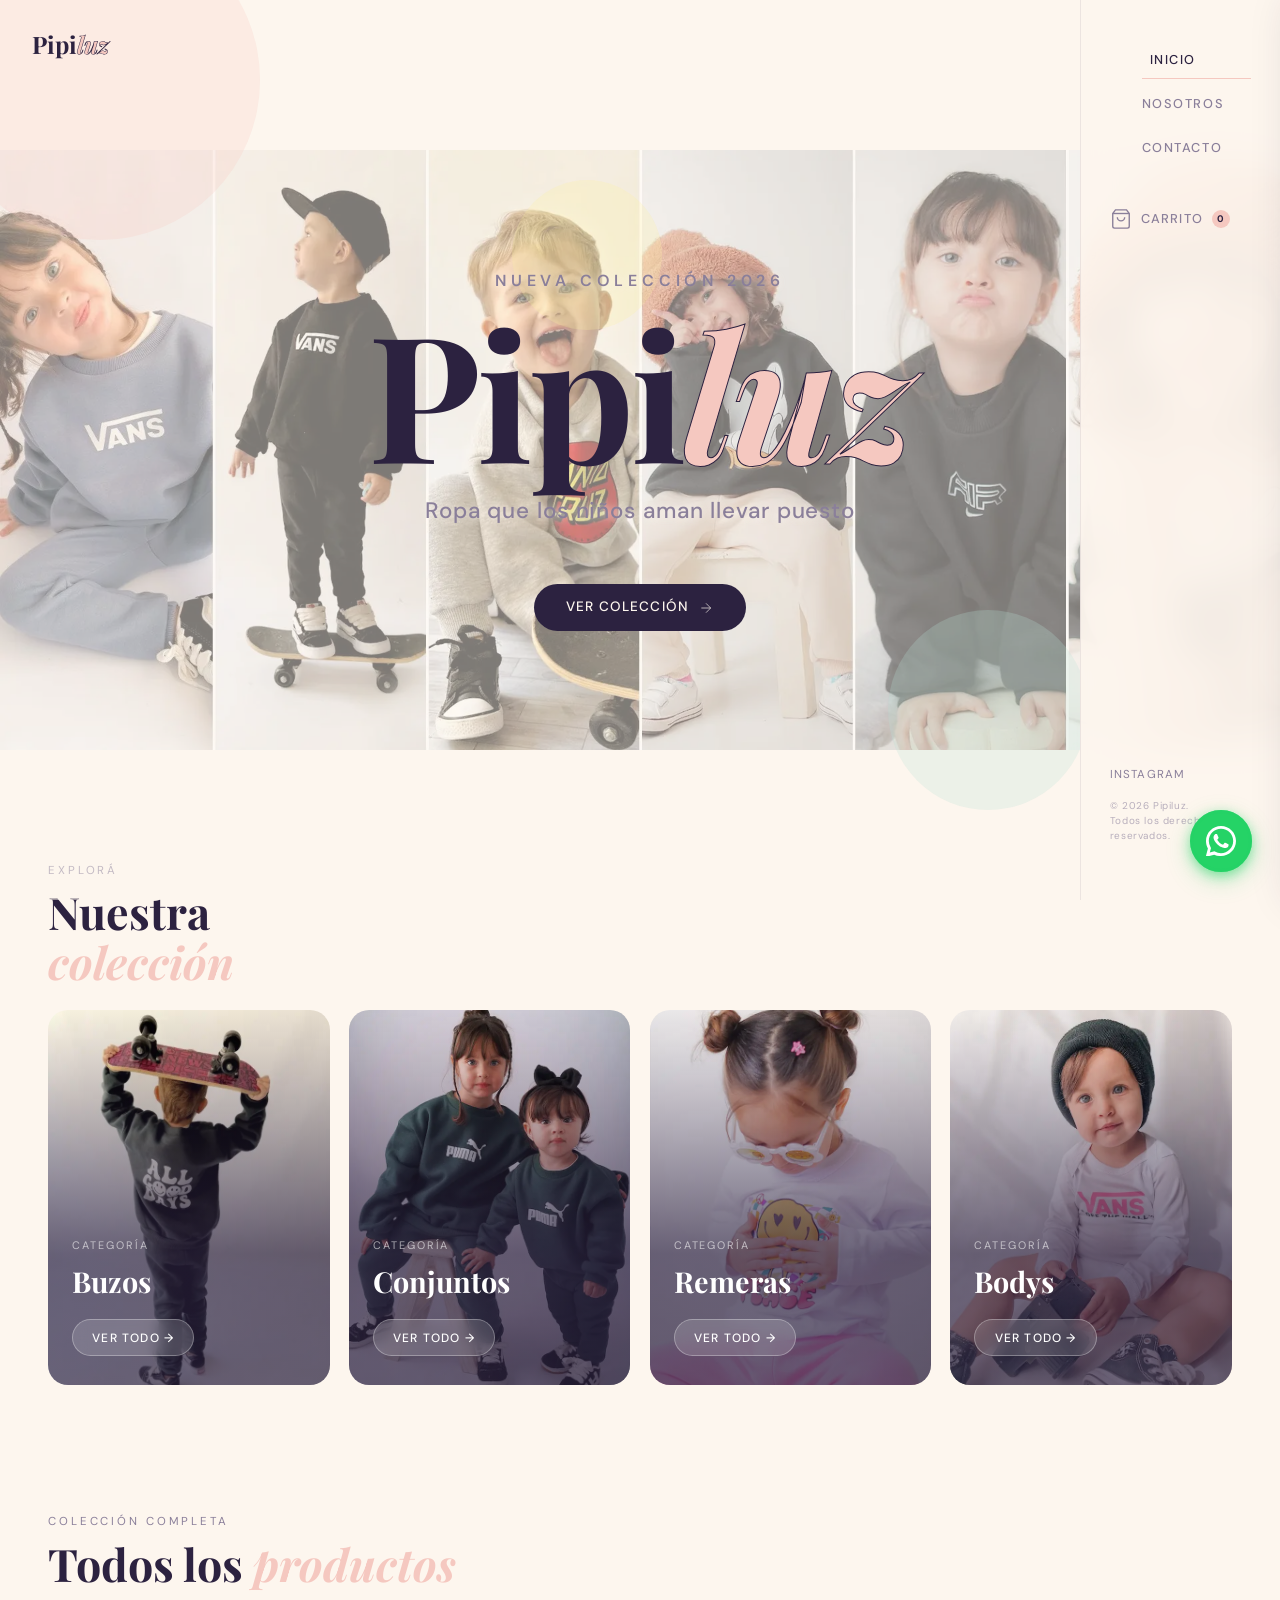
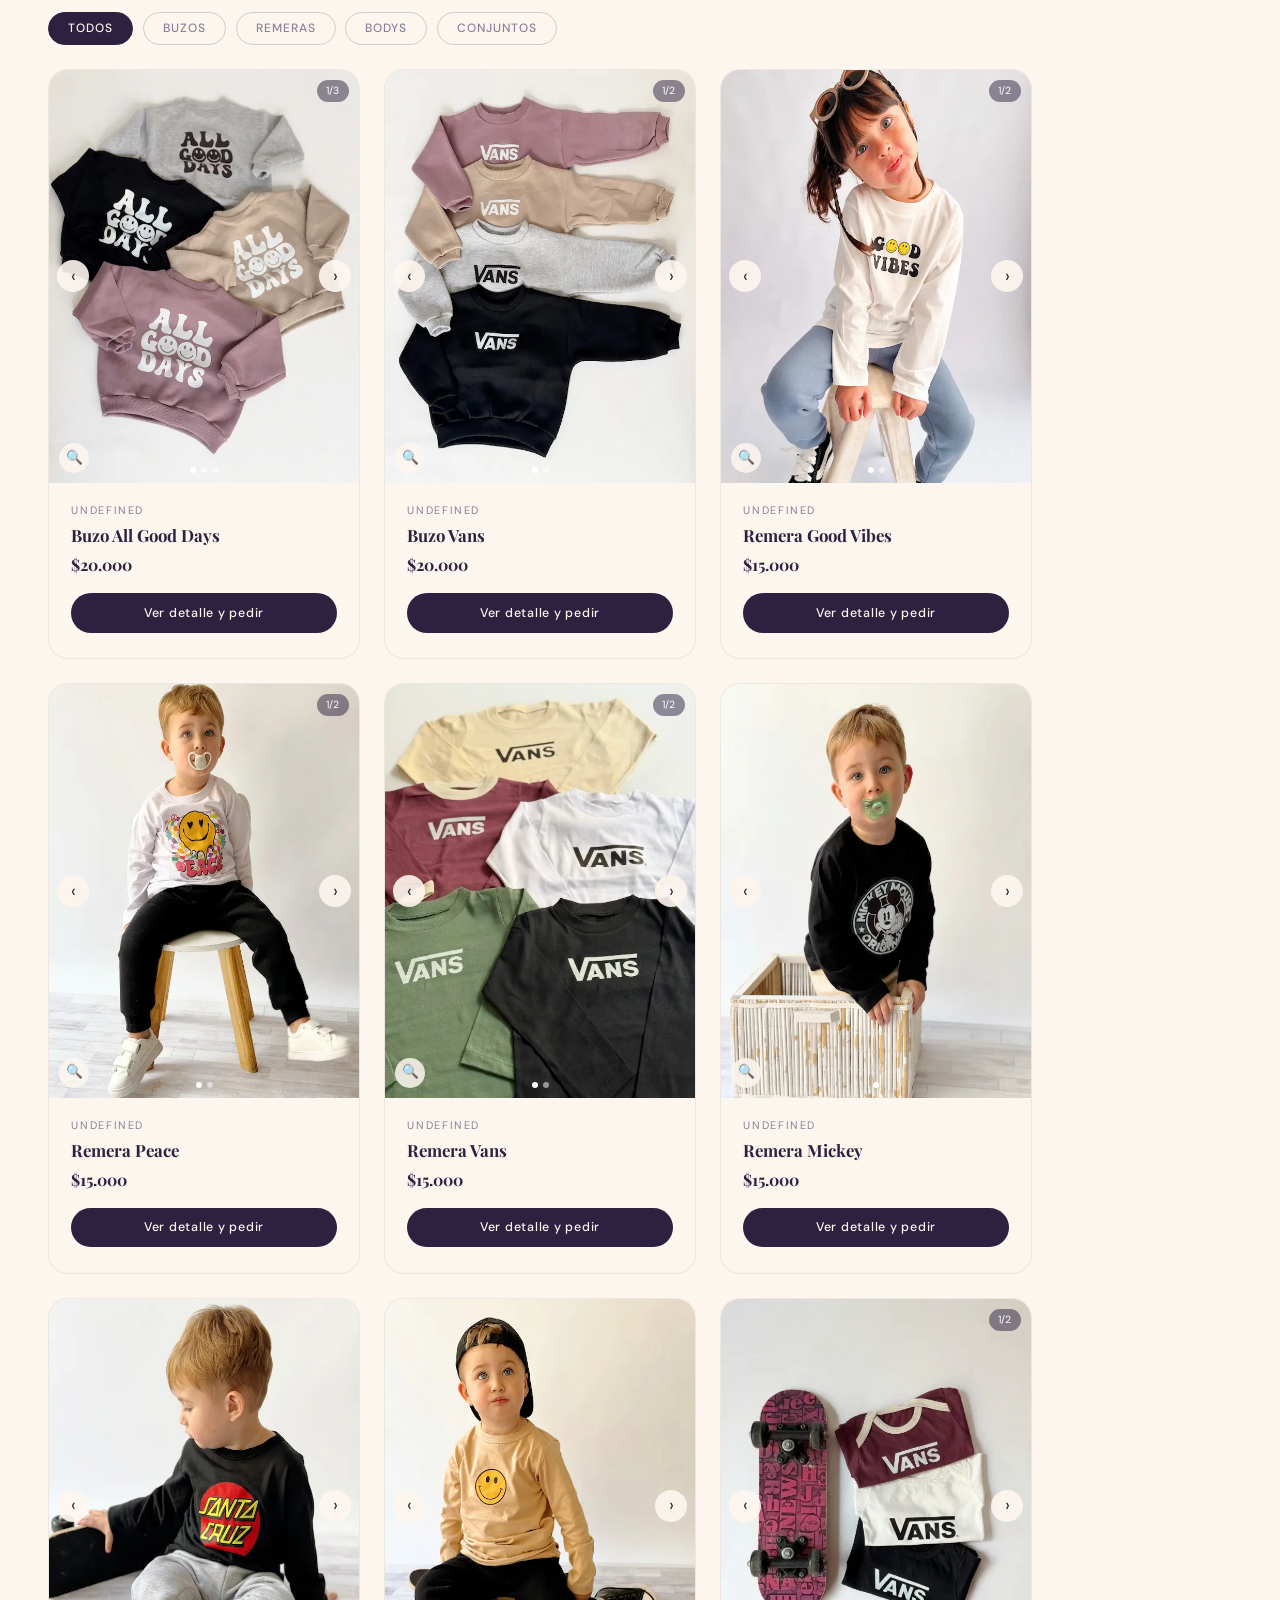
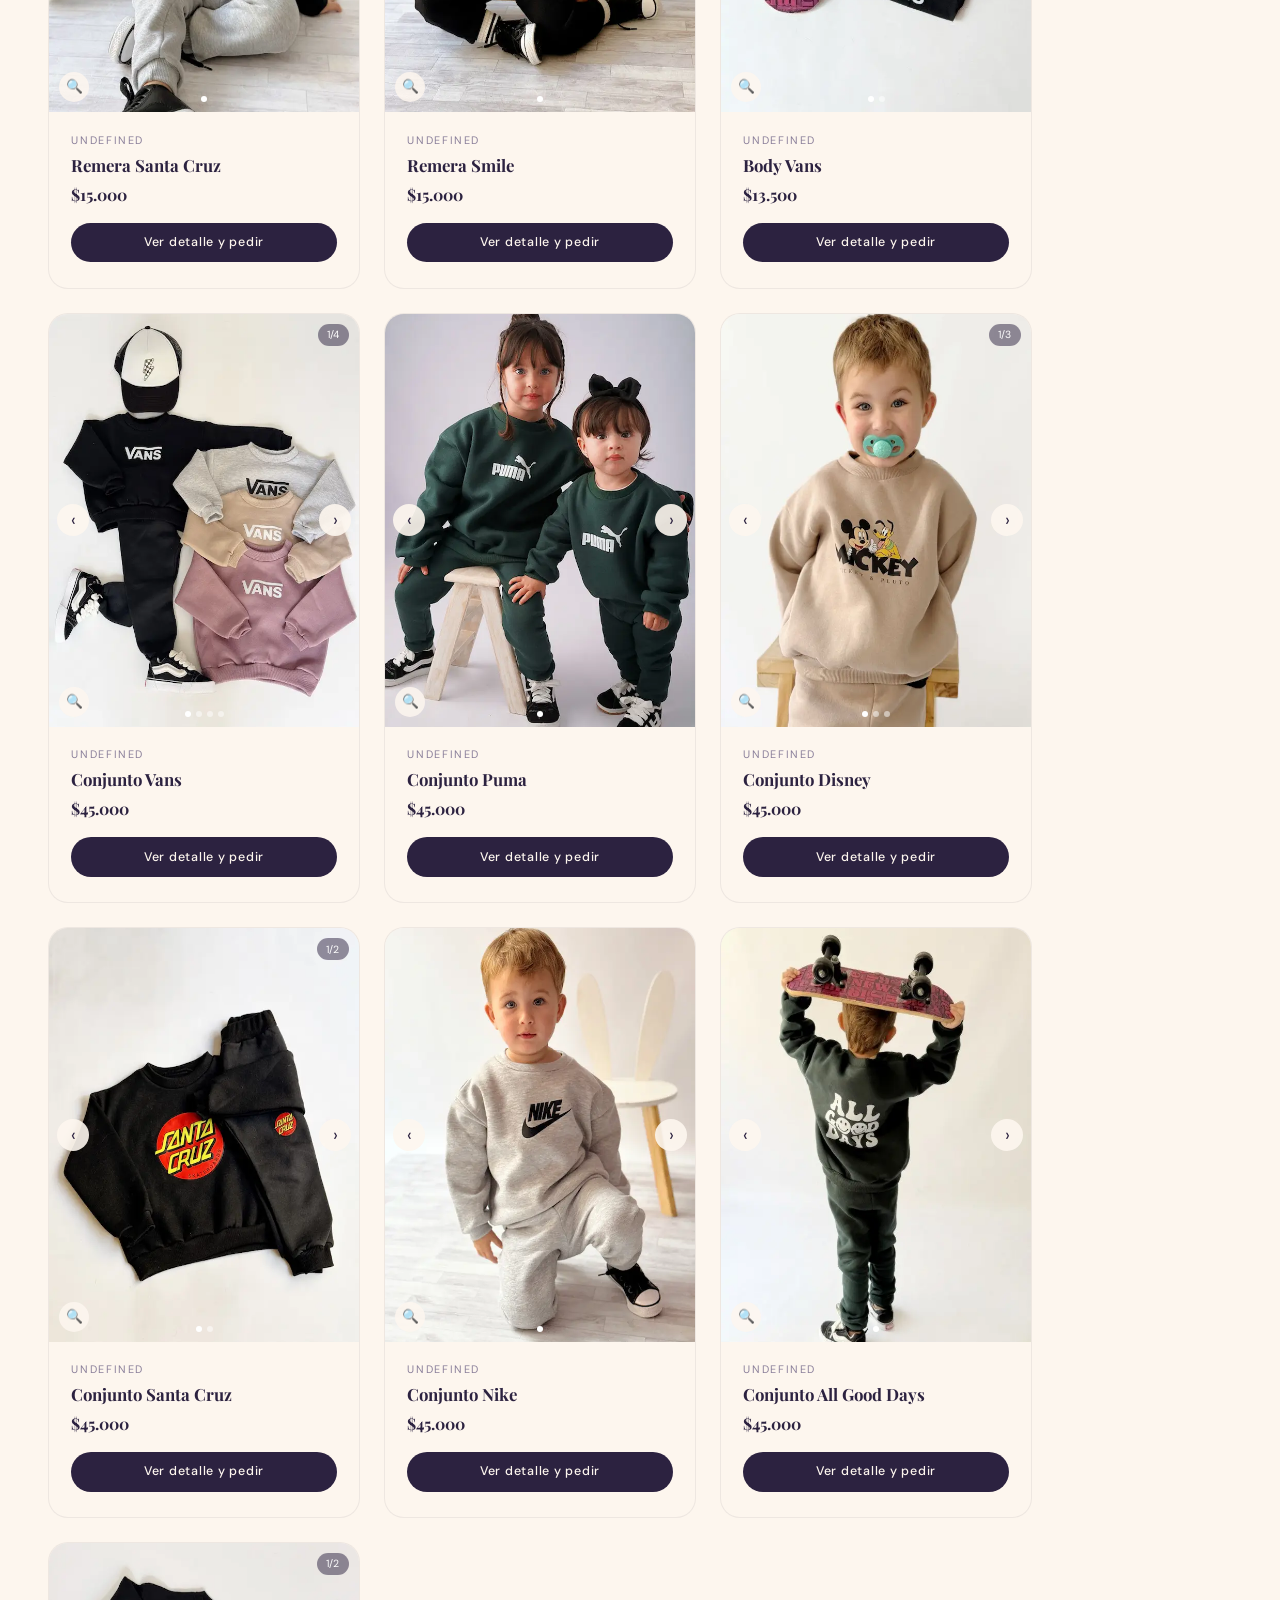
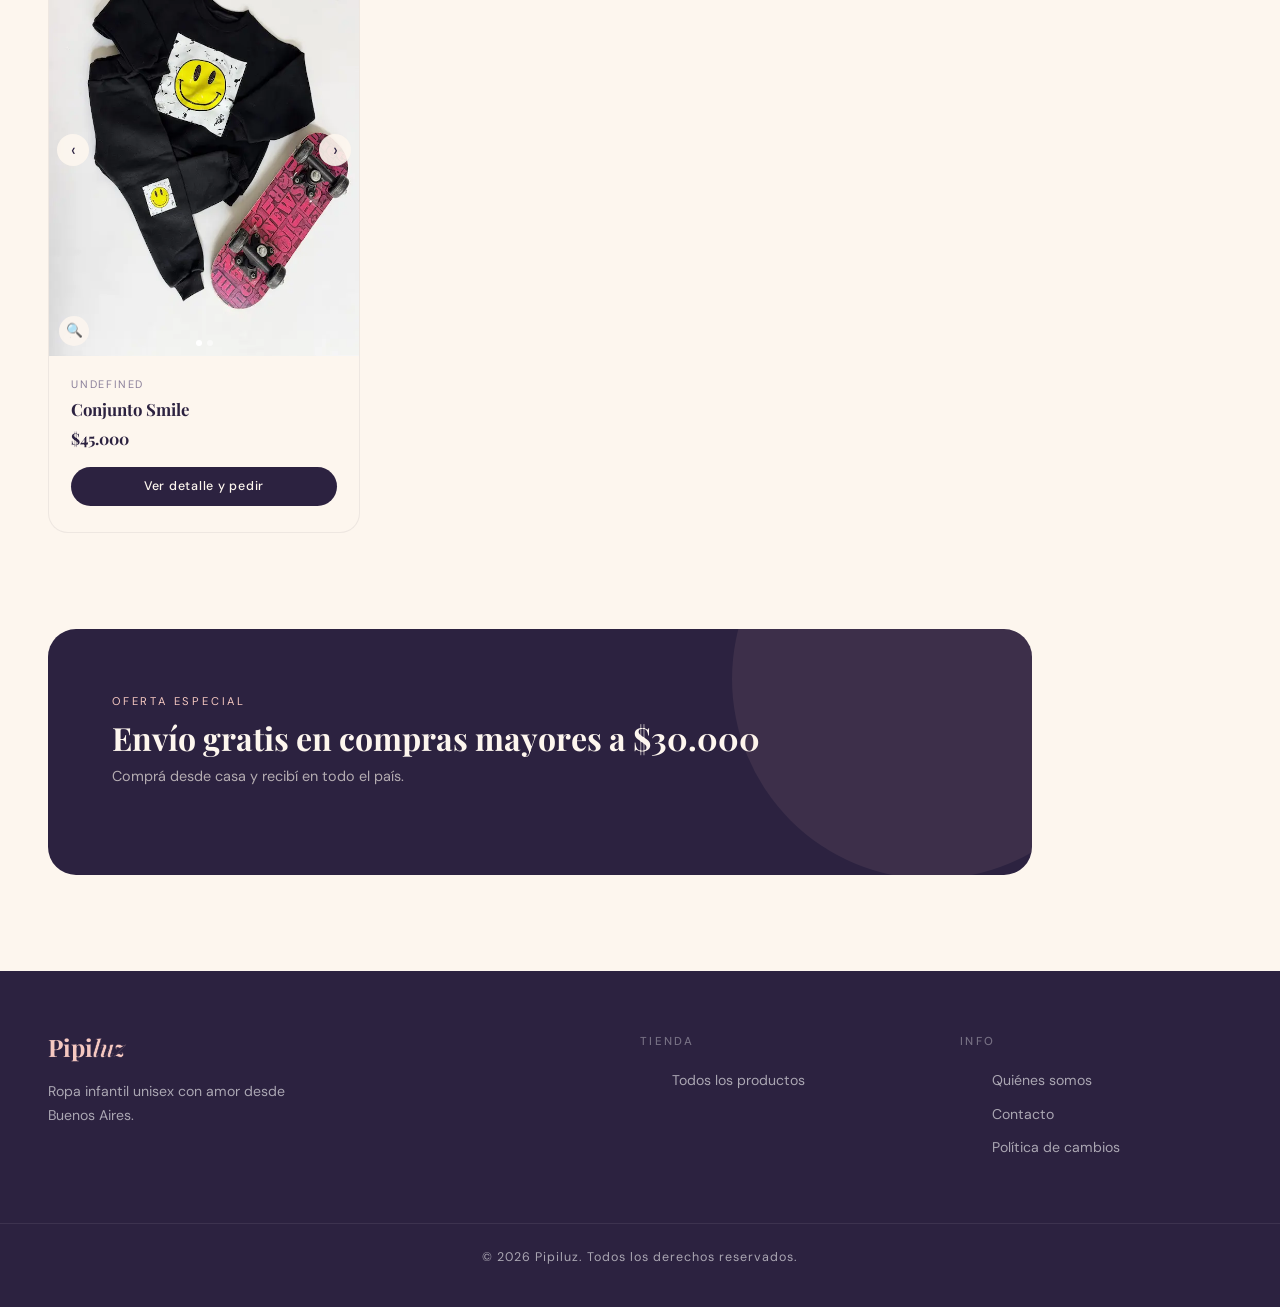
==== commit 74c0774a: "Add files via upload" ====
--- a/index.html
+++ b/index.html
@@ -313,7 +313,7 @@
     // =============================================
    let PRODUCTOS = [];
 
-fetch("data/productos.json")
+fetch ("data/productos.json")
   .then(response => response.json())
   .then(data => {
     PRODUCTOS = data.productos;
@@ -409,7 +409,7 @@
           </div>` : "";
 
       modalInfo.innerHTML = `
-        <p class="modal-pip__cat">${producto.cat}</p>
+       <p class="modal-pip__cat">${producto.categoria || producto.cat}</p>
         <p class="modal-pip__nombre">${producto.nombre}</p>
         <p class="modal-pip__precio">${precioTexto}</p>
         ${thumbsHTML}
@@ -423,7 +423,7 @@
         <div class="prod-selector">
           <span class="prod-selector__label">Talle</span>
           <div class="prod-selector__opciones" data-tipo="talle">
-            ${producto.talles.map(t => `<button class="opcion-btn" data-valor="${t.t}" title="${t.d}">${t.t}<span style="display:block;font-size:.6rem;opacity:.6">${t.d}</span></button>`).join("")}
+          ${producto.talles.map(t => `<button class="opcion-btn" data-valor="${t.talle || t.t}" title="${t.detalle || t.d}">${t.talle || t.t}<span style="display:block;font-size:.6rem;opacity:.6">${t.detalle || t.d}</span></button>`).join("")}
           </div>
         </div>
         <div class="prod-acciones">
--- a/css/styles.css
+++ b/css/styles.css
@@ -632,7 +632,7 @@
 }
 
 @media (max-width: 900px) {
-  .hamburger { display: block; }
+  .hamburger { display: block !important; }
 }
 
 /* ===== ANIMACIONES ===== */
@@ -759,4 +759,201 @@
     .whatsapp-tooltip {
         display: none;
     }
+
+    /* =============================================
+   PÁGINA DE DETALLE DE PRODUCTO
+   ============================================= */
+.breadcrumb {
+  background: var(--blanco);
+  padding: .8rem 0;
+  border-bottom: 1px solid #F0EBF8;
+  font-size: .9rem;
+  font-weight: 700;
+}
+.breadcrumb a {
+  color: var(--naranja);
+  transition: opacity var(--trans);
+}
+.breadcrumb a:hover { opacity: .7; }
+ 
+.producto-loading {
+  text-align: center;
+  padding: 4rem;
+  color: var(--texto-soft);
+  font-size: 1.1rem;
+}
+ 
+.producto-detalle {
+  display: grid;
+  grid-template-columns: 1fr 1fr;
+  gap: 3rem;
+  align-items: start;
+}
+ 
+/* Carrusel grande en detalle */
+.detalle-carousel {
+  position: relative;
+  border-radius: var(--radio);
+  overflow: hidden;
+  background: #F5F0FF;
+  aspect-ratio: 1 / 1;
+}
+.detalle-carousel .carousel-img {
+  width: 100%;
+  height: 100%;
+  object-fit: cover;
+}
+.detalle-carousel .carousel-btn {
+  width: 40px;
+  height: 40px;
+  font-size: 1.5rem;
+}
+.detalle-thumbnails {
+  display: flex;
+  gap: .6rem;
+  margin-top: .8rem;
+  flex-wrap: wrap;
+}
+.detalle-thumb {
+  width: 70px;
+  height: 70px;
+  border-radius: 10px;
+  object-fit: cover;
+  cursor: pointer;
+  border: 3px solid transparent;
+  transition: border-color var(--trans), transform var(--trans);
+  opacity: .7;
+}
+.detalle-thumb.active,
+.detalle-thumb:hover {
+  border-color: var(--naranja);
+  opacity: 1;
+  transform: scale(1.05);
+}
+ 
+/* Info del producto */
+.detalle-info { display: flex; flex-direction: column; gap: 1.2rem; }
+ 
+.detalle-categoria {
+  display: inline-block;
+  background: var(--amarillo);
+  color: var(--texto);
+  font-size: .8rem;
+  font-weight: 800;
+  padding: .25rem .9rem;
+  border-radius: 50px;
+  text-transform: uppercase;
+  letter-spacing: 1px;
+}
+.detalle-nombre {
+  font-family: 'Baloo 2', cursive;
+  font-size: clamp(1.8rem, 3vw, 2.5rem);
+  font-weight: 800;
+  line-height: 1.1;
+}
+.detalle-precio {
+  font-family: 'Baloo 2', cursive;
+  font-size: 2rem;
+  font-weight: 800;
+  color: var(--naranja);
+}
+.detalle-descripcion {
+  color: var(--texto-soft);
+  line-height: 1.7;
+  font-size: 1rem;
+}
+ 
+/* Selector de talle */
+.detalle-label {
+  font-weight: 800;
+  font-size: .9rem;
+  margin-bottom: .5rem;
+  display: block;
+}
+.talles-grid {
+  display: flex;
+  flex-wrap: wrap;
+  gap: .5rem;
+}
+.talle-btn {
+  padding: .45rem 1rem;
+  border-radius: 10px;
+  border: 2px solid #E0D8F0;
+  background: var(--blanco);
+  font-family: 'Nunito', sans-serif;
+  font-weight: 700;
+  font-size: .85rem;
+  cursor: pointer;
+  transition: all var(--trans);
+  text-align: center;
+}
+.talle-btn span {
+  display: block;
+  font-size: .7rem;
+  font-weight: 600;
+  color: var(--texto-soft);
+}
+.talle-btn:hover { border-color: var(--naranja); color: var(--naranja); }
+.talle-btn.active {
+  border-color: var(--naranja);
+  background: var(--naranja);
+  color: var(--blanco);
+}
+.talle-btn.active span { color: rgba(255,255,255,.8); }
+ 
+/* Acciones */
+.detalle-acciones {
+  display: flex;
+  flex-direction: column;
+  gap: .8rem;
+}
+.btn-wssp {
+  display: flex;
+  align-items: center;
+  justify-content: center;
+  gap: .6rem;
+  padding: .9rem 1.5rem;
+  border-radius: 50px;
+  background: #25D366;
+  color: var(--blanco);
+  font-family: 'Baloo 2', cursive;
+  font-weight: 700;
+  font-size: 1rem;
+  border: none;
+  cursor: pointer;
+  transition: background var(--trans), transform var(--trans);
+}
+.btn-wssp:hover { background: #1ebe5d; transform: translateY(-2px); }
+.btn-carrito-detalle {
+  display: flex;
+  align-items: center;
+  justify-content: center;
+  gap: .6rem;
+  padding: .9rem 1.5rem;
+  border-radius: 50px;
+  background: var(--naranja);
+  color: var(--blanco);
+  font-family: 'Baloo 2', cursive;
+  font-weight: 700;
+  font-size: 1rem;
+  border: none;
+  cursor: pointer;
+  transition: background var(--trans), transform var(--trans);
+}
+.btn-carrito-detalle:hover { background: #e86420; transform: translateY(-2px); }
+ 
+.detalle-aviso {
+  font-size: .85rem;
+  color: var(--texto-soft);
+  text-align: center;
+  padding: .6rem;
+  background: #FFF9F0;
+  border-radius: 10px;
+  border: 1px solid #FFE4BC;
+}
+ 
+@media (max-width: 768px) {
+  .producto-detalle { grid-template-columns: 1fr; gap: 1.5rem; }
+  .detalle-thumbnails { justify-content: center; }
+}
 }
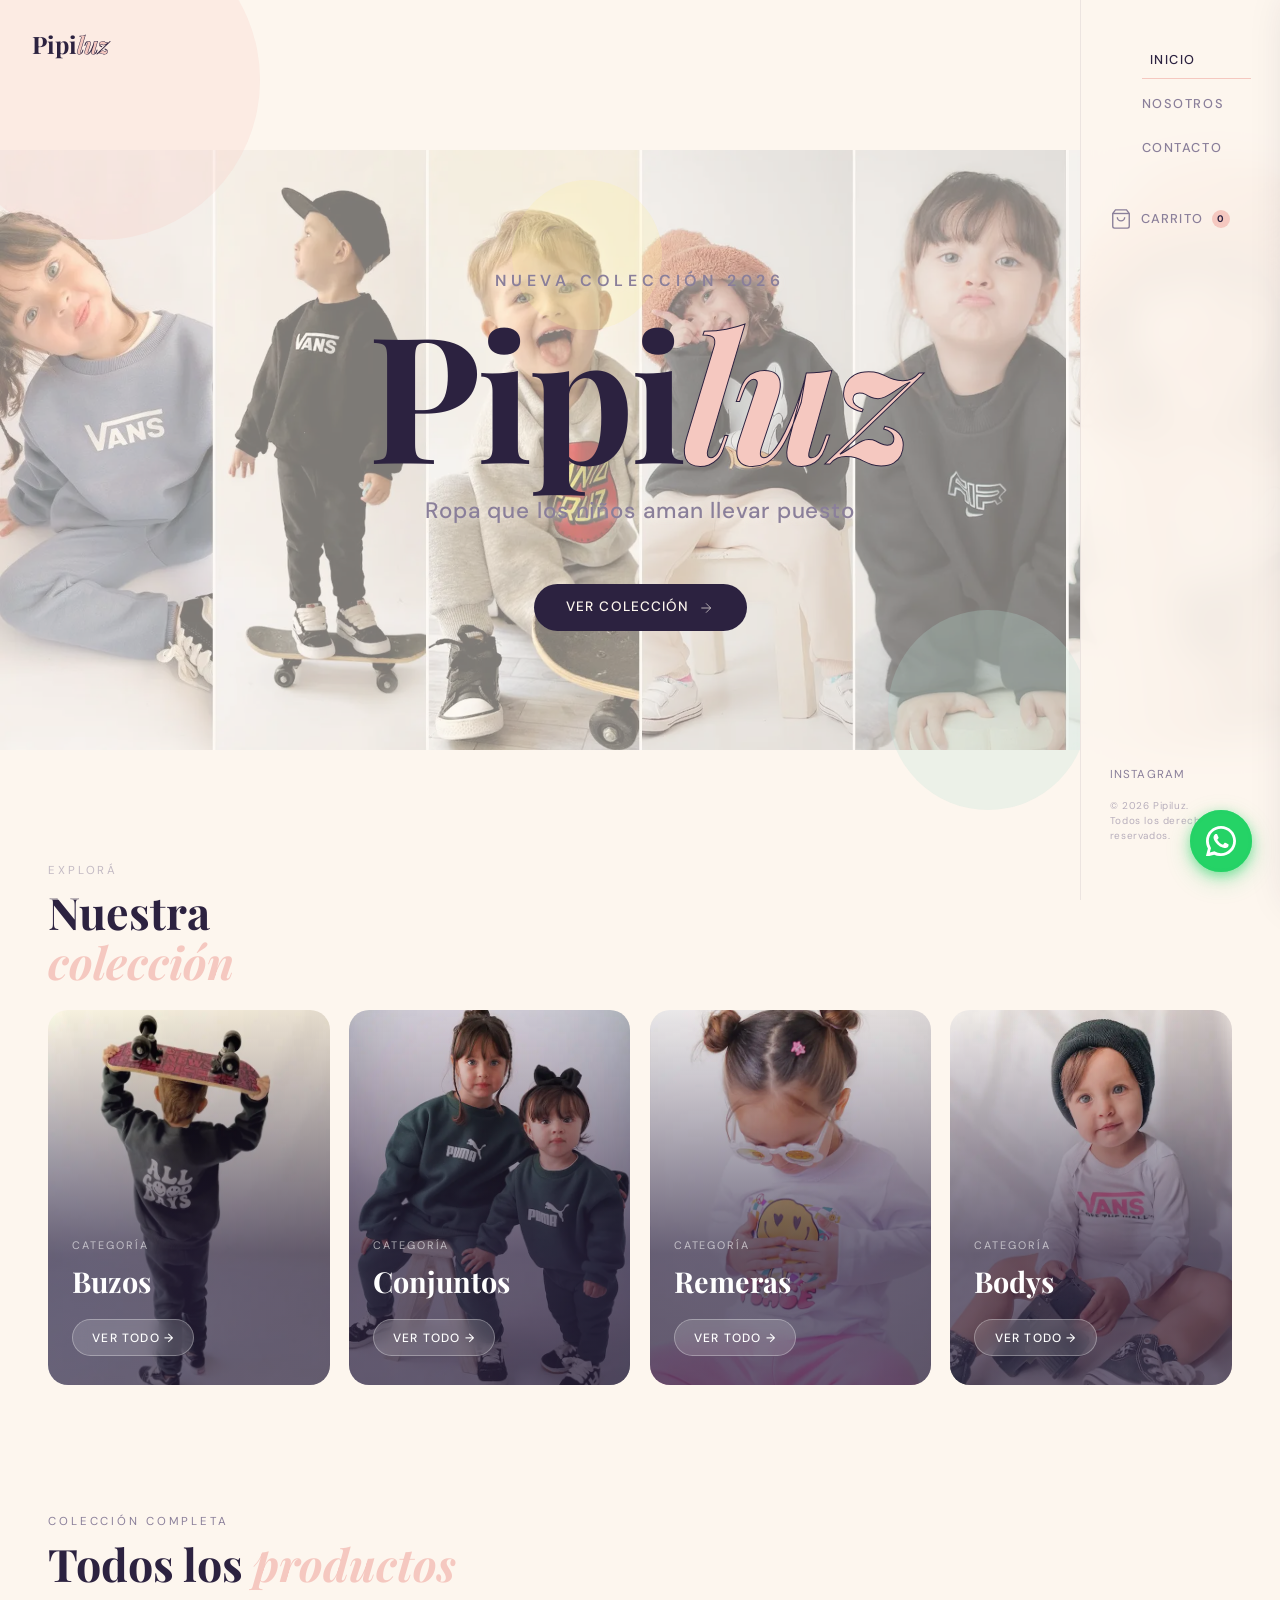
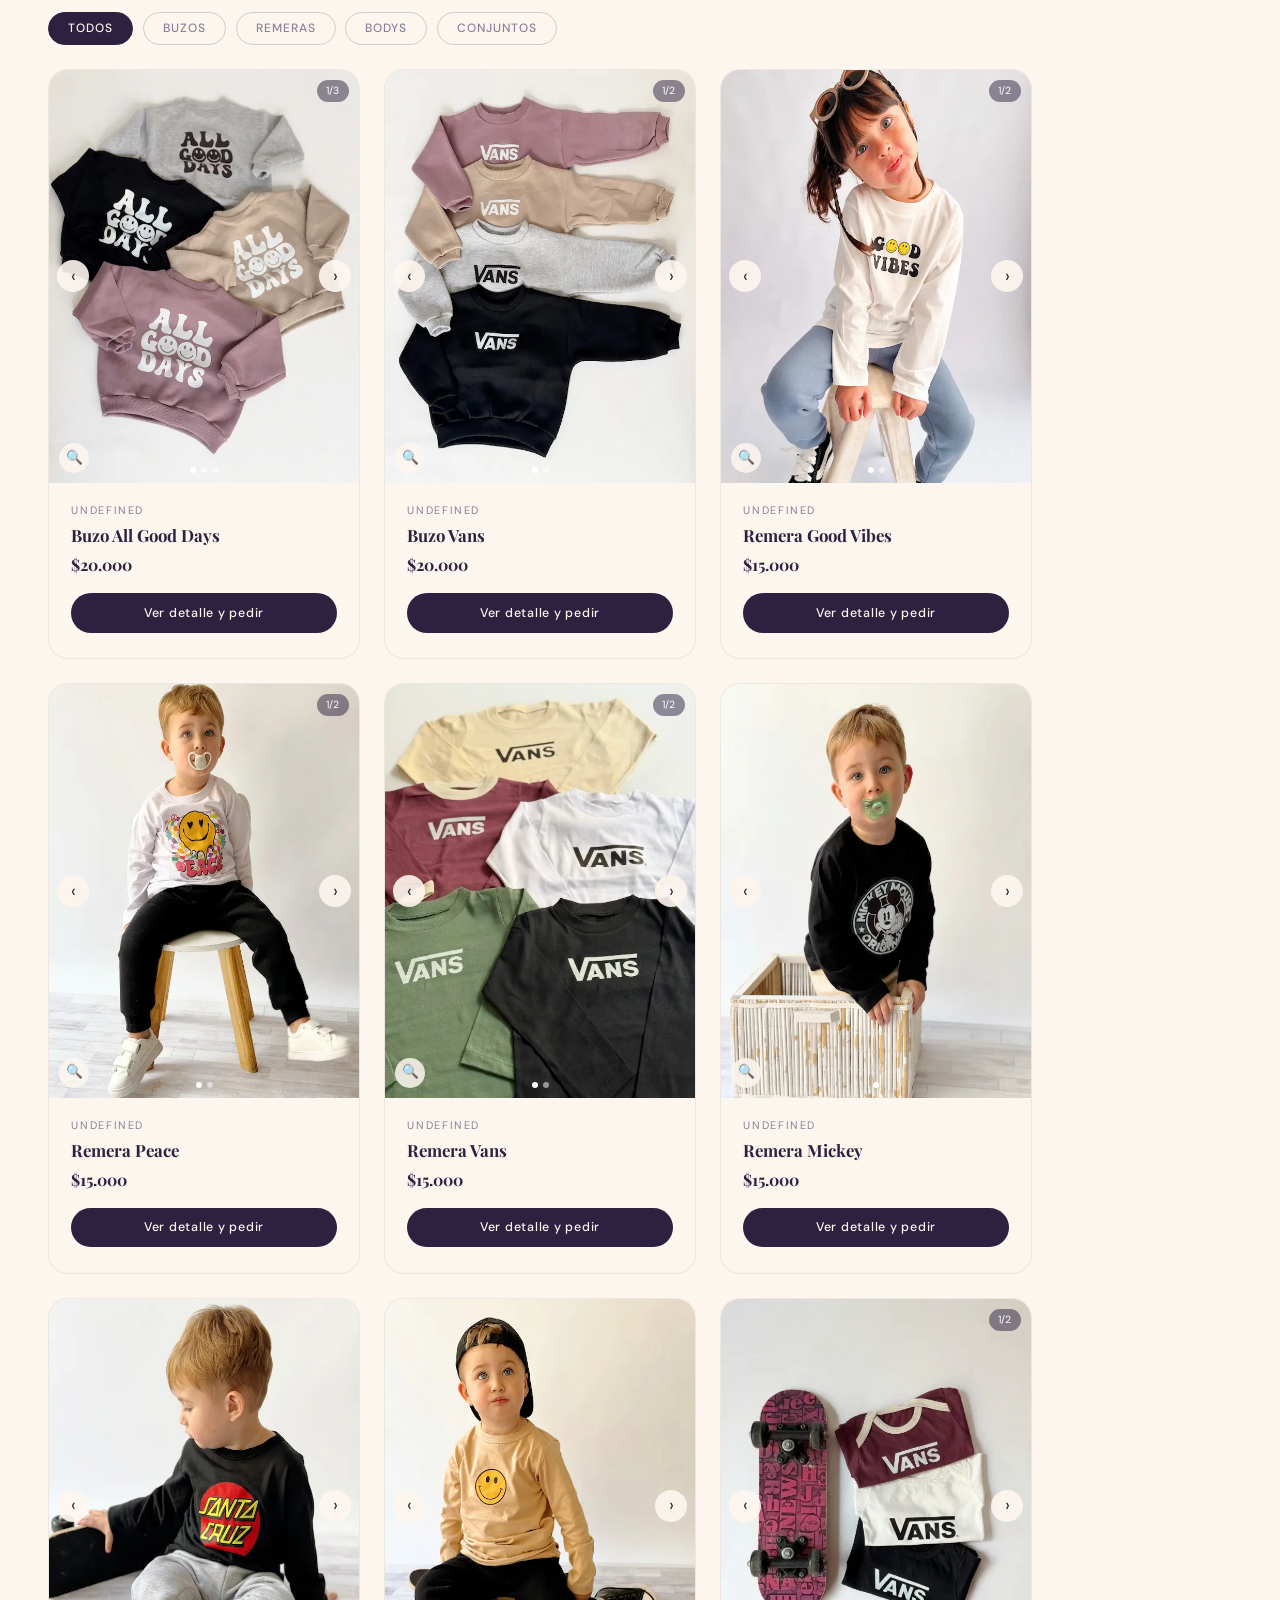
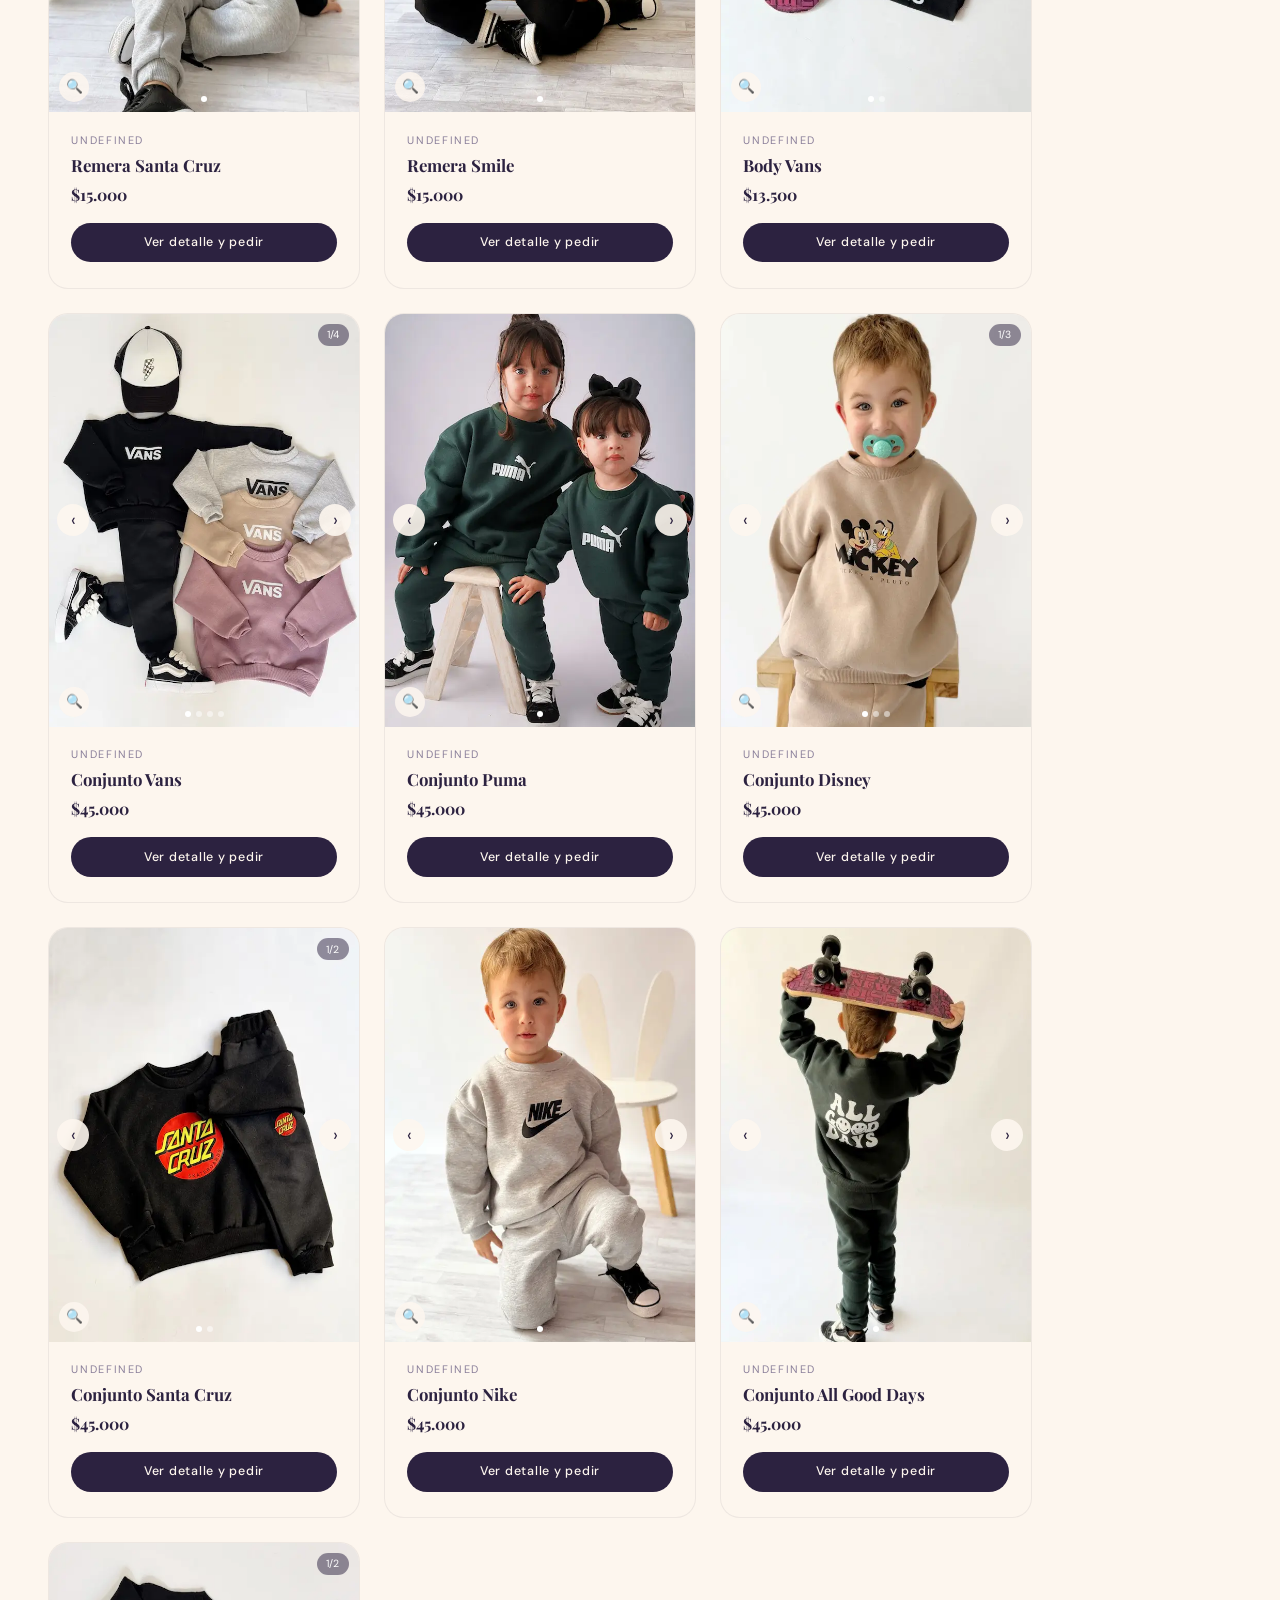
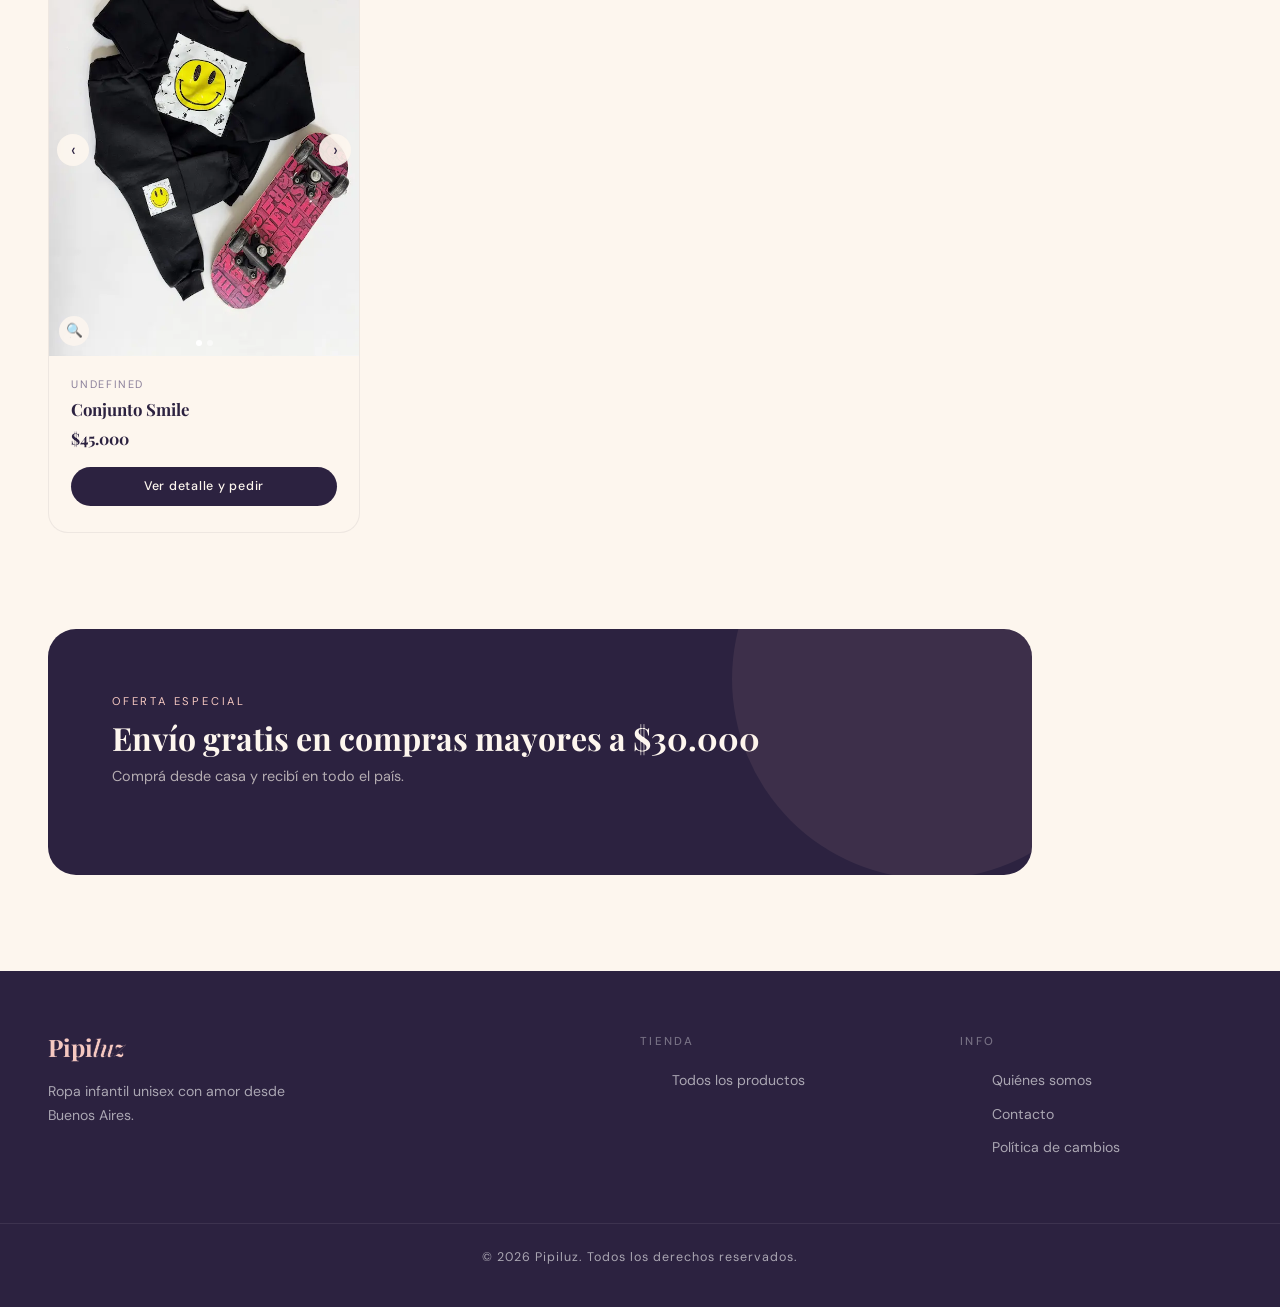
==== commit 5b5f277c: "Add files via upload" ====
--- a/index.html
+++ b/index.html
@@ -1,112 +1,659 @@
 <!DOCTYPE html>
 <html lang="es">
+
 <head>
   <meta charset="UTF-8" />
   <meta name="viewport" content="width=device-width, initial-scale=1.0" />
   <title>Pipiluz – Ropa Infantil Unisex</title>
   <link rel="preconnect" href="https://fonts.googleapis.com" />
   <link rel="preconnect" href="https://fonts.gstatic.com" crossorigin />
-  <link href="https://fonts.googleapis.com/css2?family=Playfair+Display:ital,wght@0,400;0,700;1,400&family=DM+Sans:wght@300;400;500&display=swap" rel="stylesheet" />
+  <link
+    href="https://fonts.googleapis.com/css2?family=Playfair+Display:ital,wght@0,400;0,700;1,400&family=DM+Sans:wght@300;400;500&display=swap"
+    rel="stylesheet" />
   <link href="https://cdn.jsdelivr.net/npm/bootstrap@5.3.3/dist/css/bootstrap.min.css" rel="stylesheet">
   <link rel="stylesheet" href="css/styles.css" />
   <style>
-    body { padding-right: 0 !important; }
-
-    .filtros-wrap { padding: 1.5rem 3rem; display: flex; gap: .6rem; flex-wrap: wrap; }
-    .filtro-btn { padding: .4rem 1.2rem; border-radius: 50px; border: 1px solid rgba(44,34,64,.2); background: transparent; font-family: 'DM Sans', sans-serif; font-size: .75rem; font-weight: 500; letter-spacing: .08em; text-transform: uppercase; color: var(--soft); cursor: pointer; transition: all var(--trans); }
-    .filtro-btn:hover, .filtro-btn.active { background: var(--texto); color: var(--cream); border-color: var(--texto); }
-
-    .productos-section { padding: 2rem 3rem 6rem; }
-    .productos-section .section__eyebrow { margin-bottom: .5rem; }
-    .productos-section .section__title { margin-bottom: 1.5rem; }
-
-    .prod-grid { display: grid; grid-template-columns: repeat(auto-fill, minmax(260px, 1fr)); gap: 1.5rem; justify-items: center; }
-
-    .prod-card { background: var(--cream); border-radius: var(--radio); overflow: hidden; border: 1px solid rgba(44,34,64,.07); transition: transform var(--trans), box-shadow var(--trans); width: 100%; max-width: 320px; }
-    .prod-card:hover { transform: translateY(-4px); box-shadow: 0 20px 50px rgba(44,34,64,.1); }
-
-    .prod-galeria { position: relative; aspect-ratio: 3/4; overflow: hidden; background: #f0ebe8; cursor: pointer; }
-    .prod-galeria__img { width: 100%; height: 100%; object-fit: cover; transition: opacity .3s ease; }
-    .prod-galeria__btn { position: absolute; top: 50%; transform: translateY(-50%); width: 32px; height: 32px; border-radius: 50%; border: none; background: rgba(253,246,238,.9); color: var(--texto); font-size: 1.1rem; cursor: pointer; display: flex; align-items: center; justify-content: center; transition: background var(--trans); z-index: 2; }
-    .prod-galeria__btn:hover { background: #fff; }
-    .prod-galeria__btn--prev { left: 8px; }
-    .prod-galeria__btn--next { right: 8px; }
-    .prod-galeria__dots { position: absolute; bottom: 10px; left: 0; right: 0; display: flex; justify-content: center; gap: 5px; z-index: 2; }
-    .prod-galeria__dot { width: 6px; height: 6px; border-radius: 50%; background: rgba(255,255,255,.5); cursor: pointer; transition: background var(--trans); border: none; }
-    .prod-galeria__dot.active { background: #fff; }
-    .prod-galeria__counter { position: absolute; top: 10px; right: 10px; background: rgba(44,34,64,.5); color: #fff; font-size: .65rem; padding: .2rem .6rem; border-radius: 50px; z-index: 2; }
-    .prod-galeria__zoom { position: absolute; bottom: 10px; left: 10px; background: rgba(253,246,238,.85); border: none; border-radius: 50%; width: 30px; height: 30px; display: flex; align-items: center; justify-content: center; cursor: pointer; font-size: .85rem; z-index: 2; transition: background var(--trans); }
-    .prod-galeria__zoom:hover { background: #fff; }
-
-    .prod-info { padding: 1.2rem 1.4rem 1.6rem; }
-    .prod-cat { font-size: .68rem; letter-spacing: .15em; text-transform: uppercase; color: var(--soft); margin-bottom: .3rem; }
-    .prod-nombre { font-family: 'Playfair Display', serif; font-size: 1.05rem; font-weight: 700; margin-bottom: .3rem; }
-    .prod-precio { font-family: 'Playfair Display', serif; font-size: 1rem; font-weight: 700; color: var(--texto); margin-bottom: .8rem; }
-    .prod-precio span { color: var(--soft); font-size: .8rem; font-family: 'DM Sans', sans-serif; }
-
-    .prod-selector { margin-bottom: .7rem; }
-    .prod-selector__label { font-size: .68rem; letter-spacing: .1em; text-transform: uppercase; color: var(--soft); margin-bottom: .35rem; display: block; }
-    .prod-selector__opciones { display: flex; flex-wrap: wrap; gap: .35rem; }
-    .opcion-btn { padding: .25rem .7rem; border-radius: 50px; border: 1px solid rgba(44,34,64,.2); background: transparent; font-family: 'DM Sans', sans-serif; font-size: .72rem; font-weight: 500; color: var(--soft); cursor: pointer; transition: all var(--trans); }
-    .opcion-btn:hover, .opcion-btn.active { background: var(--texto); color: var(--cream); border-color: var(--texto); }
-
-    .prod-acciones { display: flex; flex-direction: column; gap: .5rem; margin-top: 1rem; }
-    .btn-wssp-prod { display: flex; align-items: center; justify-content: center; gap: .5rem; padding: .65rem; border-radius: 50px; background: #25D366; color: #fff; font-family: 'DM Sans', sans-serif; font-size: .78rem; font-weight: 500; letter-spacing: .06em; border: none; cursor: pointer; transition: background var(--trans), transform var(--trans); }
-    .btn-wssp-prod:hover { background: #1ebe5d; transform: translateY(-1px); }
-    .btn-carrito-prod { display: flex; align-items: center; justify-content: center; gap: .5rem; padding: .65rem; border-radius: 50px; background: var(--texto); color: var(--cream); font-family: 'DM Sans', sans-serif; font-size: .78rem; font-weight: 500; letter-spacing: .06em; border: none; cursor: pointer; transition: background var(--trans), transform var(--trans); }
-    .btn-carrito-prod:hover { background: var(--blush); color: var(--texto); transform: translateY(-1px); }
-
-    .modal-pip { display: none; position: fixed; inset: 0; background: rgba(44,34,64,.5); z-index: 1000; align-items: center; justify-content: center; padding: 1rem; }
-    .modal-pip.open { display: flex; }
-    .modal-pip__inner { background: var(--cream); border-radius: var(--radio); max-width: 820px; width: 100%; max-height: 90vh; overflow-y: auto; display: grid; grid-template-columns: 1fr 1fr; position: relative; }
-    .modal-pip__galeria { position: relative; aspect-ratio: 3/4; overflow: hidden; background: #f0ebe8; border-radius: var(--radio) 0 0 var(--radio); }
-    .modal-pip__galeria img { width: 100%; height: 100%; object-fit: cover; }
-    .modal-pip__info { padding: 2rem 2rem 1.5rem; display: flex; flex-direction: column; gap: 1rem; overflow-y: auto; }
-    .modal-pip__close { position: absolute; top: 1rem; right: 1rem; background: var(--cream); border: none; width: 32px; height: 32px; border-radius: 50%; font-size: 1.1rem; cursor: pointer; display: flex; align-items: center; justify-content: center; z-index: 10; transition: background var(--trans); }
-    .modal-pip__close:hover { background: var(--blush); }
-    .modal-pip__cat { font-size: .7rem; letter-spacing: .18em; text-transform: uppercase; color: var(--soft); }
-    .modal-pip__nombre { font-family: 'Playfair Display', serif; font-size: 1.6rem; font-weight: 700; line-height: 1.1; }
-    .modal-pip__precio { font-family: 'Playfair Display', serif; font-size: 1.3rem; font-weight: 700; }
-    .modal-pip__thumbs { display: flex; gap: .5rem; flex-wrap: wrap; margin-top: .5rem; }
-    .modal-pip__thumb { width: 56px; height: 70px; object-fit: cover; border-radius: 8px; cursor: pointer; border: 2px solid transparent; opacity: .65; transition: all var(--trans); }
-    .modal-pip__thumb.active, .modal-pip__thumb:hover { border-color: var(--texto); opacity: 1; }
-
-    .carrito-overlay { position: fixed; inset: 0; background: rgba(44,34,64,.3); z-index: 499; display: none; }
-    .carrito-overlay.open { display: block; }
-    .carrito-drawer { position: fixed; right: -420px; top: 0; bottom: 0; width: 400px; background: var(--cream); box-shadow: -8px 0 40px rgba(44,34,64,.15); z-index: 500; transition: right .35s ease; display: flex; flex-direction: column; padding: 2rem 1.8rem; overflow-y: auto; }
-    .carrito-drawer.open { right: 0; }
-    .carrito-drawer__header { display: flex; justify-content: space-between; align-items: center; margin-bottom: 1.5rem; }
-    .carrito-drawer__title { font-family: 'Playfair Display', serif; font-size: 1.4rem; font-weight: 700; }
-    .carrito-drawer__close { background: none; border: none; font-size: 1.5rem; cursor: pointer; color: var(--soft); }
-    .carrito-item-pip { display: flex; gap: 1rem; align-items: center; padding: 1rem 0; border-bottom: 1px solid rgba(44,34,64,.08); }
-    .carrito-item-pip img { width: 60px; height: 75px; object-fit: cover; border-radius: 10px; }
-    .carrito-item-pip__info { flex: 1; }
-    .carrito-item-pip__nombre { font-family: 'Playfair Display', serif; font-size: .95rem; font-weight: 700; }
-    .carrito-item-pip__detalle { font-size: .75rem; color: var(--soft); margin-top: .2rem; }
-    .carrito-item-pip__precio { font-family: 'Playfair Display', serif; font-size: .9rem; font-weight: 700; margin-top: .2rem; }
-    .carrito-item-pip__quitar { background: none; border: none; color: var(--soft); cursor: pointer; font-size: 1.1rem; transition: color var(--trans); }
-    .carrito-item-pip__quitar:hover { color: #e00; }
-    .carrito-drawer__vacio { text-align: center; padding: 3rem 0; color: var(--soft); font-size: .9rem; }
-    .carrito-drawer__footer { margin-top: auto; padding-top: 1.5rem; border-top: 1px solid rgba(44,34,64,.08); }
-    .carrito-total-row { display: flex; justify-content: space-between; align-items: center; margin-bottom: .8rem; }
-    .carrito-total-label { font-size: .85rem; color: var(--soft); }
-    .carrito-total-valor { font-family: 'Playfair Display', serif; font-weight: 700; font-size: 1.15rem; }
-    .btn-finalizar { width: 100%; padding: .9rem; border-radius: 50px; background: #25D366; color: #fff; font-family: 'DM Sans', sans-serif; font-size: .85rem; font-weight: 500; letter-spacing: .06em; border: none; cursor: pointer; transition: background var(--trans); }
-    .btn-finalizar:hover { background: #1ebe5d; }
-
-    .sidebar__cart-btn { background: none; border: none; padding: 0; cursor: pointer; display: flex; align-items: center; gap: .6rem; margin-top: 2.5rem; font-size: .8rem; font-weight: 500; letter-spacing: .08em; text-transform: uppercase; color: var(--soft); transition: color var(--trans); }
-    .sidebar__cart-btn:hover { color: var(--texto); }
-    .sidebar__cart-btn svg { width: 22px; height: 22px; stroke: currentColor; fill: none; stroke-width: 1.5; }
-
-    .toast-pip { position: fixed; bottom: 2rem; left: 50%; transform: translateX(-50%) translateY(100px); background: var(--texto); color: var(--cream); padding: .7rem 1.5rem; border-radius: 50px; font-size: .85rem; font-weight: 500; box-shadow: 0 8px 24px rgba(0,0,0,.2); transition: transform .3s ease, opacity .3s ease; opacity: 0; z-index: 9998; white-space: nowrap; }
-    .toast-pip.show { transform: translateX(-50%) translateY(0); opacity: 1; }
+    body {
+      padding-right: 0 !important;
+    }
+
+    .filtros-wrap {
+      padding: 1.5rem 3rem;
+      display: flex;
+      gap: .6rem;
+      flex-wrap: wrap;
+    }
+
+    .filtro-btn {
+      padding: .4rem 1.2rem;
+      border-radius: 50px;
+      border: 1px solid rgba(44, 34, 64, .2);
+      background: transparent;
+      font-family: 'DM Sans', sans-serif;
+      font-size: .75rem;
+      font-weight: 500;
+      letter-spacing: .08em;
+      text-transform: uppercase;
+      color: var(--soft);
+      cursor: pointer;
+      transition: all var(--trans);
+    }
+
+    .filtro-btn:hover,
+    .filtro-btn.active {
+      background: var(--texto);
+      color: var(--cream);
+      border-color: var(--texto);
+    }
+
+    .productos-section {
+      padding: 2rem 3rem 6rem;
+    }
+
+    .productos-section .section__eyebrow {
+      margin-bottom: .5rem;
+    }
+
+    .productos-section .section__title {
+      margin-bottom: 1.5rem;
+    }
+
+    .prod-grid {
+      display: grid;
+      grid-template-columns: repeat(auto-fill, minmax(260px, 1fr));
+      gap: 1.5rem;
+      justify-items: center;
+    }
+
+    .prod-card {
+      background: var(--cream);
+      border-radius: var(--radio);
+      overflow: hidden;
+      border: 1px solid rgba(44, 34, 64, .07);
+      transition: transform var(--trans), box-shadow var(--trans);
+      width: 100%;
+      max-width: 320px;
+    }
+
+    .prod-card:hover {
+      transform: translateY(-4px);
+      box-shadow: 0 20px 50px rgba(44, 34, 64, .1);
+    }
+
+    .prod-galeria {
+      position: relative;
+      aspect-ratio: 3/4;
+      overflow: hidden;
+      background: #f0ebe8;
+      cursor: pointer;
+    }
+
+    .prod-galeria__img {
+      width: 100%;
+      height: 100%;
+      object-fit: cover;
+      transition: opacity .3s ease;
+    }
+
+    .prod-galeria__btn {
+      position: absolute;
+      top: 50%;
+      transform: translateY(-50%);
+      width: 32px;
+      height: 32px;
+      border-radius: 50%;
+      border: none;
+      background: rgba(253, 246, 238, .9);
+      color: var(--texto);
+      font-size: 1.1rem;
+      cursor: pointer;
+      display: flex;
+      align-items: center;
+      justify-content: center;
+      transition: background var(--trans);
+      z-index: 2;
+    }
+
+    .prod-galeria__btn:hover {
+      background: #fff;
+    }
+
+    .prod-galeria__btn--prev {
+      left: 8px;
+    }
+
+    .prod-galeria__btn--next {
+      right: 8px;
+    }
+
+    .prod-galeria__dots {
+      position: absolute;
+      bottom: 10px;
+      left: 0;
+      right: 0;
+      display: flex;
+      justify-content: center;
+      gap: 5px;
+      z-index: 2;
+    }
+
+    .prod-galeria__dot {
+      width: 6px;
+      height: 6px;
+      border-radius: 50%;
+      background: rgba(255, 255, 255, .5);
+      cursor: pointer;
+      transition: background var(--trans);
+      border: none;
+    }
+
+    .prod-galeria__dot.active {
+      background: #fff;
+    }
+
+    .prod-galeria__counter {
+      position: absolute;
+      top: 10px;
+      right: 10px;
+      background: rgba(44, 34, 64, .5);
+      color: #fff;
+      font-size: .65rem;
+      padding: .2rem .6rem;
+      border-radius: 50px;
+      z-index: 2;
+    }
+
+    .prod-galeria__zoom {
+      position: absolute;
+      bottom: 10px;
+      left: 10px;
+      background: rgba(253, 246, 238, .85);
+      border: none;
+      border-radius: 50%;
+      width: 30px;
+      height: 30px;
+      display: flex;
+      align-items: center;
+      justify-content: center;
+      cursor: pointer;
+      font-size: .85rem;
+      z-index: 2;
+      transition: background var(--trans);
+    }
+
+    .prod-galeria__zoom:hover {
+      background: #fff;
+    }
+
+    .prod-info {
+      padding: 1.2rem 1.4rem 1.6rem;
+    }
+
+    .prod-cat {
+      font-size: .68rem;
+      letter-spacing: .15em;
+      text-transform: uppercase;
+      color: var(--soft);
+      margin-bottom: .3rem;
+    }
+
+    .prod-nombre {
+      font-family: 'Playfair Display', serif;
+      font-size: 1.05rem;
+      font-weight: 700;
+      margin-bottom: .3rem;
+    }
+
+    .prod-precio {
+      font-family: 'Playfair Display', serif;
+      font-size: 1rem;
+      font-weight: 700;
+      color: var(--texto);
+      margin-bottom: .8rem;
+    }
+
+    .prod-precio span {
+      color: var(--soft);
+      font-size: .8rem;
+      font-family: 'DM Sans', sans-serif;
+    }
+
+    .prod-selector {
+      margin-bottom: .7rem;
+    }
+
+    .prod-selector__label {
+      font-size: .68rem;
+      letter-spacing: .1em;
+      text-transform: uppercase;
+      color: var(--soft);
+      margin-bottom: .35rem;
+      display: block;
+    }
+
+    .prod-selector__opciones {
+      display: flex;
+      flex-wrap: wrap;
+      gap: .35rem;
+    }
+
+    .opcion-btn {
+      padding: .25rem .7rem;
+      border-radius: 50px;
+      border: 1px solid rgba(44, 34, 64, .2);
+      background: transparent;
+      font-family: 'DM Sans', sans-serif;
+      font-size: .72rem;
+      font-weight: 500;
+      color: var(--soft);
+      cursor: pointer;
+      transition: all var(--trans);
+    }
+
+    .opcion-btn:hover,
+    .opcion-btn.active {
+      background: var(--texto);
+      color: var(--cream);
+      border-color: var(--texto);
+    }
+
+    .prod-acciones {
+      display: flex;
+      flex-direction: column;
+      gap: .5rem;
+      margin-top: 1rem;
+    }
+
+    .btn-wssp-prod {
+      display: flex;
+      align-items: center;
+      justify-content: center;
+      gap: .5rem;
+      padding: .65rem;
+      border-radius: 50px;
+      background: #25D366;
+      color: #fff;
+      font-family: 'DM Sans', sans-serif;
+      font-size: .78rem;
+      font-weight: 500;
+      letter-spacing: .06em;
+      border: none;
+      cursor: pointer;
+      transition: background var(--trans), transform var(--trans);
+    }
+
+    .btn-wssp-prod:hover {
+      background: #1ebe5d;
+      transform: translateY(-1px);
+    }
+
+    .btn-carrito-prod {
+      display: flex;
+      align-items: center;
+      justify-content: center;
+      gap: .5rem;
+      padding: .65rem;
+      border-radius: 50px;
+      background: var(--texto);
+      color: var(--cream);
+      font-family: 'DM Sans', sans-serif;
+      font-size: .78rem;
+      font-weight: 500;
+      letter-spacing: .06em;
+      border: none;
+      cursor: pointer;
+      transition: background var(--trans), transform var(--trans);
+    }
+
+    .btn-carrito-prod:hover {
+      background: var(--blush);
+      color: var(--texto);
+      transform: translateY(-1px);
+    }
+
+    .modal-pip {
+      display: none;
+      position: fixed;
+      inset: 0;
+      background: rgba(44, 34, 64, .5);
+      z-index: 1000;
+      align-items: center;
+      justify-content: center;
+      padding: 1rem;
+    }
+
+    .modal-pip.open {
+      display: flex;
+    }
+
+    .modal-pip__inner {
+      background: var(--cream);
+      border-radius: var(--radio);
+      max-width: 820px;
+      width: 100%;
+      max-height: 90vh;
+      overflow-y: auto;
+      display: grid;
+      grid-template-columns: 1fr 1fr;
+      position: relative;
+    }
+
+    .modal-pip__galeria {
+      position: relative;
+      aspect-ratio: 3/4;
+      overflow: hidden;
+      background: #f0ebe8;
+      border-radius: var(--radio) 0 0 var(--radio);
+    }
+
+    .modal-pip__galeria img {
+      width: 100%;
+      height: 100%;
+      object-fit: cover;
+    }
+
+    .modal-pip__info {
+      padding: 2rem 2rem 1.5rem;
+      display: flex;
+      flex-direction: column;
+      gap: 1rem;
+      overflow-y: auto;
+    }
+
+    .modal-pip__close {
+      position: absolute;
+      top: 1rem;
+      right: 1rem;
+      background: var(--cream);
+      border: none;
+      width: 32px;
+      height: 32px;
+      border-radius: 50%;
+      font-size: 1.1rem;
+      cursor: pointer;
+      display: flex;
+      align-items: center;
+      justify-content: center;
+      z-index: 10;
+      transition: background var(--trans);
+    }
+
+    .modal-pip__close:hover {
+      background: var(--blush);
+    }
+
+    .modal-pip__cat {
+      font-size: .7rem;
+      letter-spacing: .18em;
+      text-transform: uppercase;
+      color: var(--soft);
+    }
+
+    .modal-pip__nombre {
+      font-family: 'Playfair Display', serif;
+      font-size: 1.6rem;
+      font-weight: 700;
+      line-height: 1.1;
+    }
+
+    .modal-pip__precio {
+      font-family: 'Playfair Display', serif;
+      font-size: 1.3rem;
+      font-weight: 700;
+    }
+
+    .modal-pip__thumbs {
+      display: flex;
+      gap: .5rem;
+      flex-wrap: wrap;
+      margin-top: .5rem;
+    }
+
+    .modal-pip__thumb {
+      width: 56px;
+      height: 70px;
+      object-fit: cover;
+      border-radius: 8px;
+      cursor: pointer;
+      border: 2px solid transparent;
+      opacity: .65;
+      transition: all var(--trans);
+    }
+
+    .modal-pip__thumb.active,
+    .modal-pip__thumb:hover {
+      border-color: var(--texto);
+      opacity: 1;
+    }
+
+    .carrito-overlay {
+      position: fixed;
+      inset: 0;
+      background: rgba(44, 34, 64, .3);
+      z-index: 499;
+      display: none;
+    }
+
+    .carrito-overlay.open {
+      display: block;
+    }
+
+    .carrito-drawer {
+      position: fixed;
+      right: -420px;
+      top: 0;
+      bottom: 0;
+      width: 400px;
+      background: var(--cream);
+      box-shadow: -8px 0 40px rgba(44, 34, 64, .15);
+      z-index: 500;
+      transition: right .35s ease;
+      display: flex;
+      flex-direction: column;
+      padding: 2rem 1.8rem;
+      overflow-y: auto;
+    }
+
+    .carrito-drawer.open {
+      right: 0;
+    }
+
+    .carrito-drawer__header {
+      display: flex;
+      justify-content: space-between;
+      align-items: center;
+      margin-bottom: 1.5rem;
+    }
+
+    .carrito-drawer__title {
+      font-family: 'Playfair Display', serif;
+      font-size: 1.4rem;
+      font-weight: 700;
+    }
+
+    .carrito-drawer__close {
+      background: none;
+      border: none;
+      font-size: 1.5rem;
+      cursor: pointer;
+      color: var(--soft);
+    }
+
+    .carrito-item-pip {
+      display: flex;
+      gap: 1rem;
+      align-items: center;
+      padding: 1rem 0;
+      border-bottom: 1px solid rgba(44, 34, 64, .08);
+    }
+
+    .carrito-item-pip img {
+      width: 60px;
+      height: 75px;
+      object-fit: cover;
+      border-radius: 10px;
+    }
+
+    .carrito-item-pip__info {
+      flex: 1;
+    }
+
+    .carrito-item-pip__nombre {
+      font-family: 'Playfair Display', serif;
+      font-size: .95rem;
+      font-weight: 700;
+    }
+
+    .carrito-item-pip__detalle {
+      font-size: .75rem;
+      color: var(--soft);
+      margin-top: .2rem;
+    }
+
+    .carrito-item-pip__precio {
+      font-family: 'Playfair Display', serif;
+      font-size: .9rem;
+      font-weight: 700;
+      margin-top: .2rem;
+    }
+
+    .carrito-item-pip__quitar {
+      background: none;
+      border: none;
+      color: var(--soft);
+      cursor: pointer;
+      font-size: 1.1rem;
+      transition: color var(--trans);
+    }
+
+    .carrito-item-pip__quitar:hover {
+      color: #e00;
+    }
+
+    .carrito-drawer__vacio {
+      text-align: center;
+      padding: 3rem 0;
+      color: var(--soft);
+      font-size: .9rem;
+    }
+
+    .carrito-drawer__footer {
+      margin-top: auto;
+      padding-top: 1.5rem;
+      border-top: 1px solid rgba(44, 34, 64, .08);
+    }
+
+    .carrito-total-row {
+      display: flex;
+      justify-content: space-between;
+      align-items: center;
+      margin-bottom: .8rem;
+    }
+
+    .carrito-total-label {
+      font-size: .85rem;
+      color: var(--soft);
+    }
+
+    .carrito-total-valor {
+      font-family: 'Playfair Display', serif;
+      font-weight: 700;
+      font-size: 1.15rem;
+    }
+
+    .btn-finalizar {
+      width: 100%;
+      padding: .9rem;
+      border-radius: 50px;
+      background: #25D366;
+      color: #fff;
+      font-family: 'DM Sans', sans-serif;
+      font-size: .85rem;
+      font-weight: 500;
+      letter-spacing: .06em;
+      border: none;
+      cursor: pointer;
+      transition: background var(--trans);
+    }
+
+    .btn-finalizar:hover {
+      background: #1ebe5d;
+    }
+
+    .sidebar__cart-btn {
+      background: none;
+      border: none;
+      padding: 0;
+      cursor: pointer;
+      display: flex;
+      align-items: center;
+      gap: .6rem;
+      margin-top: 2.5rem;
+      font-size: .8rem;
+      font-weight: 500;
+      letter-spacing: .08em;
+      text-transform: uppercase;
+      color: var(--soft);
+      transition: color var(--trans);
+    }
+
+    .sidebar__cart-btn:hover {
+      color: var(--texto);
+    }
+
+    .sidebar__cart-btn svg {
+      width: 22px;
+      height: 22px;
+      stroke: currentColor;
+      fill: none;
+      stroke-width: 1.5;
+    }
+
+    .toast-pip {
+      position: fixed;
+      bottom: 2rem;
+      left: 50%;
+      transform: translateX(-50%) translateY(100px);
+      background: var(--texto);
+      color: var(--cream);
+      padding: .7rem 1.5rem;
+      border-radius: 50px;
+      font-size: .85rem;
+      font-weight: 500;
+      box-shadow: 0 8px 24px rgba(0, 0, 0, .2);
+      transition: transform .3s ease, opacity .3s ease;
+      opacity: 0;
+      z-index: 9998;
+      white-space: nowrap;
+    }
+
+    .toast-pip.show {
+      transform: translateX(-50%) translateY(0);
+      opacity: 1;
+    }
 
     @media (max-width: 900px) {
-      .filtros-wrap { padding: 1rem 1.5rem; }
-      .productos-section { padding: 2rem 1.5rem 4rem; }
-      .modal-pip__inner { grid-template-columns: 1fr; }
-      .modal-pip__galeria { border-radius: var(--radio) var(--radio) 0 0; aspect-ratio: 4/3; }
-      .carrito-drawer { width: 100%; right: -100%; }
+      .filtros-wrap {
+        padding: 1rem 1.5rem;
+      }
+
+      .productos-section {
+        padding: 2rem 1.5rem 4rem;
+      }
+
+      .modal-pip__inner {
+        grid-template-columns: 1fr;
+      }
+
+      .modal-pip__galeria {
+        border-radius: var(--radio) var(--radio) 0 0;
+        aspect-ratio: 4/3;
+      }
+
+      .carrito-drawer {
+        width: 100%;
+        right: -100%;
+      }
     }
   </style>
 </head>
@@ -125,9 +672,9 @@
       </nav>
       <button class="sidebar__cart-btn" id="btnAbrirCarrito">
         <svg viewBox="0 0 24 24">
-          <path d="M6 2L3 6v14a2 2 0 002 2h14a2 2 0 002-2V6l-3-4z"/>
-          <line x1="3" y1="6" x2="21" y2="6"/>
-          <path d="M16 10a4 4 0 01-8 0"/>
+          <path d="M6 2L3 6v14a2 2 0 002 2h14a2 2 0 002-2V6l-3-4z" />
+          <line x1="3" y1="6" x2="21" y2="6" />
+          <path d="M16 10a4 4 0 01-8 0" />
         </svg>
         Carrito
         <span class="cart-badge" id="cartBadge">0</span>
@@ -140,7 +687,8 @@
   </aside>
 
   <!-- Hamburguesa -->
-  <button class="navbar-toggler hamburger" type="button" data-bs-toggle="offcanvas" data-bs-target="#menuMobile" aria-controls="menuMobile">
+  <button class="navbar-toggler hamburger" type="button" data-bs-toggle="offcanvas" data-bs-target="#menuMobile"
+    aria-controls="menuMobile">
     <span class="navbar-toggler-icon"></span>
   </button>
 
@@ -151,9 +699,21 @@
     </div>
     <div class="offcanvas-body">
       <ul class="list-unstyled">
-        <li><a href="index.html" class="nav__link">Inicio</a></li>
-        <li><a href="nosotros.html" class="nav__link">Nosotros</a></li>
-        <li><a href="contacto.html" class="nav__link">Contacto</a></li>
+        <li style="margin-bottom:1.2rem"><a href="index.html" class="nav__link">Inicio</a></li>
+        <li style="margin-bottom:1.2rem"><a href="nosotros.html" class="nav__link">Nosotros</a></li>
+        <li style="margin-bottom:1.2rem"><a href="contacto.html" class="nav__link">Contacto</a></li>
+        <li style="margin-top:2rem;border-top:1px solid rgba(44,34,64,.1);padding-top:1.5rem;">
+          <button id="btnAbrirCarritoMobile"
+            style="background:none;border:none;padding:0;cursor:pointer;display:flex;align-items:center;gap:.6rem;font-family:'DM Sans',sans-serif;font-size:.8rem;font-weight:500;letter-spacing:.08em;text-transform:uppercase;color:#8A7F9A;">
+            <svg viewBox="0 0 24 24" width="22" height="22" fill="none" stroke="currentColor" stroke-width="1.5">
+              <path d="M6 2L3 6v14a2 2 0 002 2h14a2 2 0 002-2V6l-3-4z" />
+              <line x1="3" y1="6" x2="21" y2="6" />
+              <path d="M16 10a4 4 0 01-8 0" />
+            </svg>
+            Carrito
+            <span class="cart-badge" id="cartBadgeMobile">0</span>
+          </button>
+        </li>
       </ul>
     </div>
   </div>
@@ -163,7 +723,9 @@
 
     <!-- HERO -->
     <section class="hero">
-      <div class="hero__bg"><div class="hero__bg"></div></div>
+      <div class="hero__bg">
+        <div class="hero__bg"></div>
+      </div>
       <div class="hero__shapes">
         <div class="shape shape--1"></div>
         <div class="shape shape--2"></div>
@@ -178,7 +740,10 @@
         <p class="hero__slogan">Ropa que los niños aman llevar puesto</p>
         <a href="#productos" class="hero__cta">
           Ver colección
-          <svg viewBox="0 0 24 24"><line x1="5" y1="12" x2="19" y2="12"/><polyline points="12 5 19 12 12 19"/></svg>
+          <svg viewBox="0 0 24 24">
+            <line x1="5" y1="12" x2="19" y2="12" />
+            <polyline points="12 5 19 12 12 19" />
+          </svg>
         </a>
       </div>
     </section>
@@ -194,23 +759,39 @@
       <div class="categorias__grid">
         <a href="#productos" class="cat cat--buzos" data-filtro="buzos">
           <div class="cat__img" style="background-image: url('img/allgooddays-skate.webp')"></div>
-          <div class="cat__placeholder"></div><div class="cat__overlay"></div>
-          <div class="cat__info"><p class="cat__tag">Categoría</p><p class="cat__nombre">Buzos</p><span class="cat__btn">Ver todo →</span></div>
+          <div class="cat__placeholder"></div>
+          <div class="cat__overlay"></div>
+          <div class="cat__info">
+            <p class="cat__tag">Categoría</p>
+            <p class="cat__nombre">Buzos</p><span class="cat__btn">Ver todo →</span>
+          </div>
         </a>
         <a href="#productos" class="cat cat--conjuntos" data-filtro="conjuntos">
           <div class="cat__img" style="background-image: url('img/conjunto-puma-verde.webp')"></div>
-          <div class="cat__placeholder"></div><div class="cat__overlay"></div>
-          <div class="cat__info"><p class="cat__tag">Categoría</p><p class="cat__nombre">Conjuntos</p><span class="cat__btn">Ver todo →</span></div>
+          <div class="cat__placeholder"></div>
+          <div class="cat__overlay"></div>
+          <div class="cat__info">
+            <p class="cat__tag">Categoría</p>
+            <p class="cat__nombre">Conjuntos</p><span class="cat__btn">Ver todo →</span>
+          </div>
         </a>
         <a href="#productos" class="cat cat--remeras" data-filtro="remeras">
           <div class="cat__img" style="background-image: url('img/reme-peace-bb.webp')"></div>
-          <div class="cat__placeholder"></div><div class="cat__overlay"></div>
-          <div class="cat__info"><p class="cat__tag">Categoría</p><p class="cat__nombre">Remeras</p><span class="cat__btn">Ver todo →</span></div>
+          <div class="cat__placeholder"></div>
+          <div class="cat__overlay"></div>
+          <div class="cat__info">
+            <p class="cat__tag">Categoría</p>
+            <p class="cat__nombre">Remeras</p><span class="cat__btn">Ver todo →</span>
+          </div>
         </a>
         <a href="#productos" class="cat cat--bodys" data-filtro="bodys">
           <div class="cat__img" style="background-image: url('img/body-vansa-ros.webp')"></div>
-          <div class="cat__placeholder"></div><div class="cat__overlay"></div>
-          <div class="cat__info"><p class="cat__tag">Categoría</p><p class="cat__nombre">Bodys</p><span class="cat__btn">Ver todo →</span></div>
+          <div class="cat__placeholder"></div>
+          <div class="cat__overlay"></div>
+          <div class="cat__info">
+            <p class="cat__tag">Categoría</p>
+            <p class="cat__nombre">Bodys</p><span class="cat__btn">Ver todo →</span>
+          </div>
         </a>
       </div>
     </section>
@@ -250,7 +831,9 @@
         </div>
         <div class="footer__col">
           <h4>Tienda</h4>
-          <ul><li><a href="#productos">Todos los productos</a></li></ul>
+          <ul>
+            <li><a href="#productos">Todos los productos</a></li>
+          </ul>
         </div>
         <div class="footer__col">
           <h4>Info</h4>
@@ -261,7 +844,9 @@
           </ul>
         </div>
       </div>
-      <div class="footer__copy"><p>© 2026 Pipiluz. Todos los derechos reservados.</p></div>
+      <div class="footer__copy">
+        <p>© 2026 Pipiluz. Todos los derechos reservados.</p>
+      </div>
     </footer>
 
   </div><!-- /main -->
@@ -296,11 +881,13 @@
 
   <!-- WhatsApp flotante -->
   <a href="https://wa.me/5491165948438?text=Hola!%20Visit%C3%A9%20la%20tienda%20y%20me%20interesa%20realizar%20un%20pedido%20%F0%9F%9B%8D%EF%B8%8F"
-     class="whatsapp-float" target="_blank" rel="noopener noreferrer" aria-label="Contactar por WhatsApp">
+    class="whatsapp-float" target="_blank" rel="noopener noreferrer" aria-label="Contactar por WhatsApp">
     <span class="whatsapp-tooltip">¿Consultas? Escribinos</span>
     <svg xmlns="http://www.w3.org/2000/svg" viewBox="0 0 24 24" width="30" height="30" fill="white">
-      <path d="M17.472 14.382c-.297-.149-1.758-.867-2.03-.967-.273-.099-.471-.148-.67.15-.197.297-.767.966-.94 1.164-.173.199-.347.223-.644.075-.297-.15-1.255-.463-2.39-1.475-.883-.788-1.48-1.761-1.653-2.059-.173-.297-.018-.458.13-.606.134-.133.298-.347.446-.52.149-.174.198-.298.298-.497.099-.198.05-.371-.025-.52-.075-.149-.669-1.612-.916-2.207-.242-.579-.487-.5-.669-.51-.173-.008-.371-.01-.57-.01-.198 0-.52.074-.792.372-.272.297-1.04 1.016-1.04 2.479 0 1.462 1.065 2.875 1.213 3.074.149.198 2.096 3.2 5.077 4.487.709.306 1.262.489 1.694.625.712.227 1.36.195 1.871.118.571-.085 1.758-.719 2.006-1.413.248-.694.248-1.289.173-1.413-.074-.124-.272-.198-.57-.347z"/>
-      <path d="M12 0C5.373 0 0 5.373 0 12c0 2.124.558 4.17 1.535 5.943L.057 23.526a.75.75 0 0 0 .917.917l5.584-1.478A11.944 11.944 0 0 0 12 24c6.627 0 12-5.373 12-12S18.627 0 12 0zm0 21.75a9.694 9.694 0 0 1-4.943-1.353l-.355-.211-3.664.968.983-3.595-.232-.371A9.699 9.699 0 0 1 2.25 12C2.25 6.615 6.615 2.25 12 2.25S21.75 6.615 21.75 12 17.385 21.75 12 21.75z"/>
+      <path
+        d="M17.472 14.382c-.297-.149-1.758-.867-2.03-.967-.273-.099-.471-.148-.67.15-.197.297-.767.966-.94 1.164-.173.199-.347.223-.644.075-.297-.15-1.255-.463-2.39-1.475-.883-.788-1.48-1.761-1.653-2.059-.173-.297-.018-.458.13-.606.134-.133.298-.347.446-.52.149-.174.198-.298.298-.497.099-.198.05-.371-.025-.52-.075-.149-.669-1.612-.916-2.207-.242-.579-.487-.5-.669-.51-.173-.008-.371-.01-.57-.01-.198 0-.52.074-.792.372-.272.297-1.04 1.016-1.04 2.479 0 1.462 1.065 2.875 1.213 3.074.149.198 2.096 3.2 5.077 4.487.709.306 1.262.489 1.694.625.712.227 1.36.195 1.871.118.571-.085 1.758-.719 2.006-1.413.248-.694.248-1.289.173-1.413-.074-.124-.272-.198-.57-.347z" />
+      <path
+        d="M12 0C5.373 0 0 5.373 0 12c0 2.124.558 4.17 1.535 5.943L.057 23.526a.75.75 0 0 0 .917.917l5.584-1.478A11.944 11.944 0 0 0 12 24c6.627 0 12-5.373 12-12S18.627 0 12 0zm0 21.75a9.694 9.694 0 0 1-4.943-1.353l-.355-.211-3.664.968.983-3.595-.232-.371A9.699 9.699 0 0 1 2.25 12C2.25 6.615 6.615 2.25 12 2.25S21.75 6.615 21.75 12 17.385 21.75 12 21.75z" />
     </svg>
   </a>
 
@@ -311,18 +898,18 @@
     // =============================================
     // PRODUCTOS
     // =============================================
-   let PRODUCTOS = [];
-
-fetch ("data/productos.json")
-  .then(response => response.json())
-  .then(data => {
-    PRODUCTOS = data.productos;
-    renderProductos(PRODUCTOS);
-    actualizarBadge();
-  })
-  .catch(error => {
-    console.error("Error al cargar productos:", error);
-  });
+    let PRODUCTOS = [];
+
+    fetch("data/productos.json")
+      .then(response => response.json())
+      .then(data => {
+        PRODUCTOS = data.productos;
+        renderProductos(PRODUCTOS);
+        actualizarBadge();
+      })
+      .catch(error => {
+        console.error("Error al cargar productos:", error);
+      });
 
     // =============================================
     // CARRITO
@@ -337,7 +924,9 @@
 
     function actualizarBadge() {
       const badge = document.getElementById("cartBadge");
+      const badgeMobile = document.getElementById("cartBadgeMobile");
       if (badge) badge.textContent = carrito.length;
+      if (badgeMobile) badgeMobile.textContent = carrito.length;
     }
 
     function toast(msg) {
@@ -360,7 +949,7 @@
       function update() {
         imgEl.src = producto.imagenes[idx];
         dots.forEach((d, i) => d.classList.toggle("active", i === idx));
-        if (counter) counter.textContent = `${idx+1}/${producto.imagenes.length}`;
+        if (counter) counter.textContent = `${idx + 1}/${producto.imagenes.length}`;
       }
 
       card.querySelector(".prod-galeria__btn--prev").addEventListener("click", e => {
@@ -397,8 +986,8 @@
 
       const thumbsHTML = producto.imagenes.length > 1
         ? `<div class="modal-pip__thumbs">${producto.imagenes.map((src, i) =>
-            `<img class="modal-pip__thumb${i===0?' active':''}" src="${src}" data-i="${i}" alt="foto ${i+1}">`
-          ).join("")}</div>` : "";
+          `<img class="modal-pip__thumb${i === 0 ? ' active' : ''}" src="${src}" data-i="${i}" alt="foto ${i + 1}">`
+        ).join("")}</div>` : "";
 
       const estampaHTML = tieneEstampas
         ? `<div class="prod-selector">
@@ -423,8 +1012,8 @@
         <div class="prod-selector">
           <span class="prod-selector__label">Talle</span>
           <div class="prod-selector__opciones" data-tipo="talle">
-          ${producto.talles.map(t => `<button class="opcion-btn" data-valor="${t.talle || t.t}" title="${t.detalle || t.d}">${t.talle || t.t}<span style="display:block;font-size:.6rem;opacity:.6">${t.detalle || t.d}</span></button>`).join("")}
-          </div>
+            ${producto.talles.map(t => `<button class="opcion-btn" data-valor="${t.talle || t.t}" title="${t.detalle || t.d}">${t.talle || t.t}<span style="display:block;font-size:.6rem;opacity:.6">${t.detalle || t.d}</span></button>`).join("")}
+           </div>
         </div>
         <div class="prod-acciones">
           <button class="btn-wssp-prod" id="modalBtnWssp">💬 Pedir por WhatsApp</button>
@@ -514,7 +1103,7 @@
 
       lista.forEach(p => {
         const dotsHTML = p.imagenes.map((_, i) =>
-          `<button class="prod-galeria__dot${i===0?' active':''}" aria-label="Foto ${i+1}"></button>`
+          `<button class="prod-galeria__dot${i === 0 ? ' active' : ''}" aria-label="Foto ${i + 1}"></button>`
         ).join("");
 
         const precioTexto = p.precio > 0
@@ -599,7 +1188,7 @@
           <div class="carrito-item-pip__info">
             <p class="carrito-item-pip__nombre">${item.nombre}</p>
             <p class="carrito-item-pip__detalle">Color: ${item.color}${item.estampa ? ` · ${item.estampa}` : ""} · ${item.talle}</p>
-            <p class="carrito-item-pip__precio">$${(item.precio||0).toLocaleString("es-AR")}</p>
+            <p class="carrito-item-pip__precio">$${(item.precio || 0).toLocaleString("es-AR")}</p>
           </div>
           <button class="carrito-item-pip__quitar" data-idx="${idx}">✕</button>
         </div>
@@ -631,13 +1220,26 @@
       if (!carrito.length) return;
       const total = carrito.reduce((sum, i) => sum + (i.precio || 0), 0);
       const lineas = carrito.map(i =>
-        `- ${i.nombre} · Color: ${i.color}${i.estampa ? ` · ${i.estampa}` : ""} · Talle: ${i.talle} · $${(i.precio||0).toLocaleString("es-AR")}`
+        `- ${i.nombre} · Color: ${i.color}${i.estampa ? ` · ${i.estampa}` : ""} · Talle: ${i.talle} · $${(i.precio || 0).toLocaleString("es-AR")}`
       ).join("\n");
       const msg = encodeURIComponent(`Hola! Quiero hacer este pedido:\n${lineas}\n\nTotal: $${total.toLocaleString("es-AR")}`);
       window.open(`https://wa.me/5491165948438?text=${msg}`, "_blank");
     });
+    const btnCarritoMobile = document.getElementById("btnAbrirCarritoMobile");
+    if (btnCarritoMobile) {
+      btnCarritoMobile.addEventListener("click", () => {
+        const offcanvas = bootstrap.Offcanvas.getInstance(document.getElementById("menuMobile"));
+        if (offcanvas) offcanvas.hide();
+        setTimeout(() => {
+          document.getElementById("carritoDrawer").classList.add("open");
+          document.getElementById("carritoOverlay").classList.add("open");
+          renderCarrito();
+        }, 300);
+      });
+    }
 
   </script>
 
 </body>
+
 </html>
